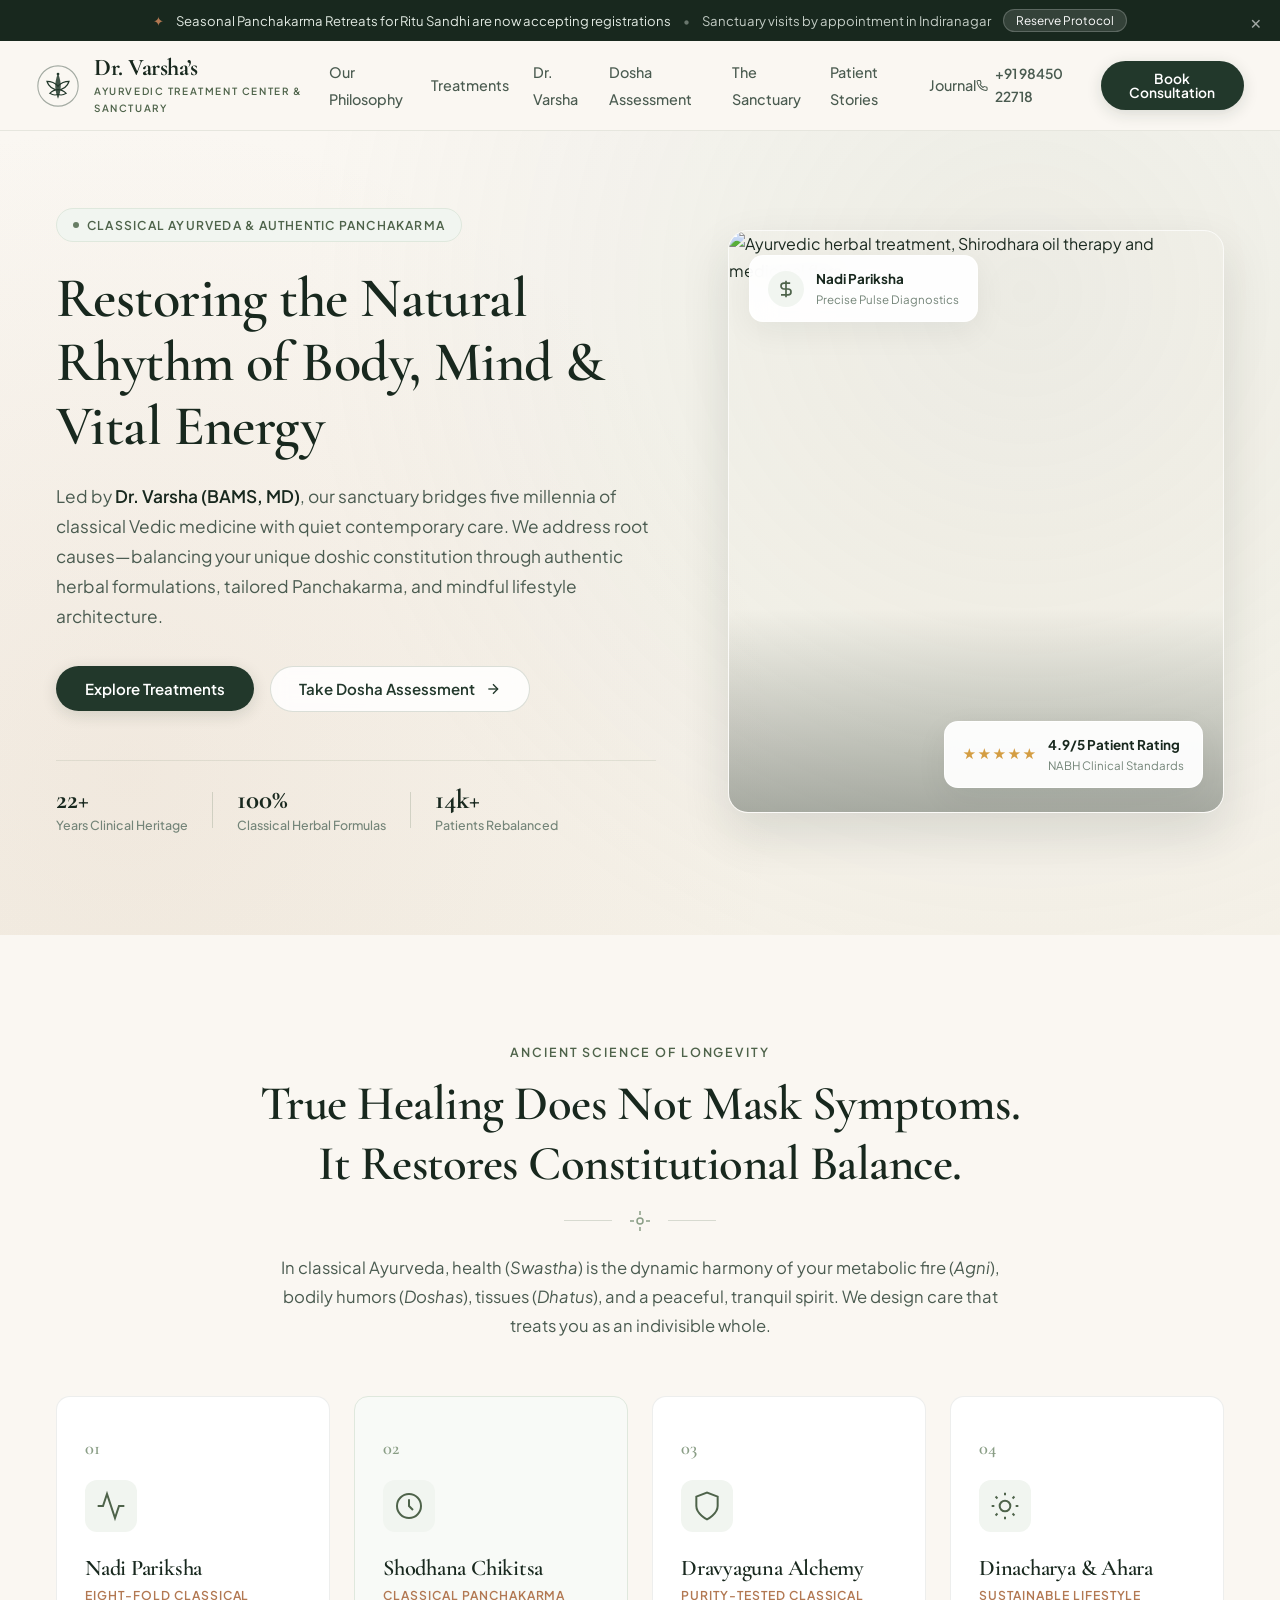
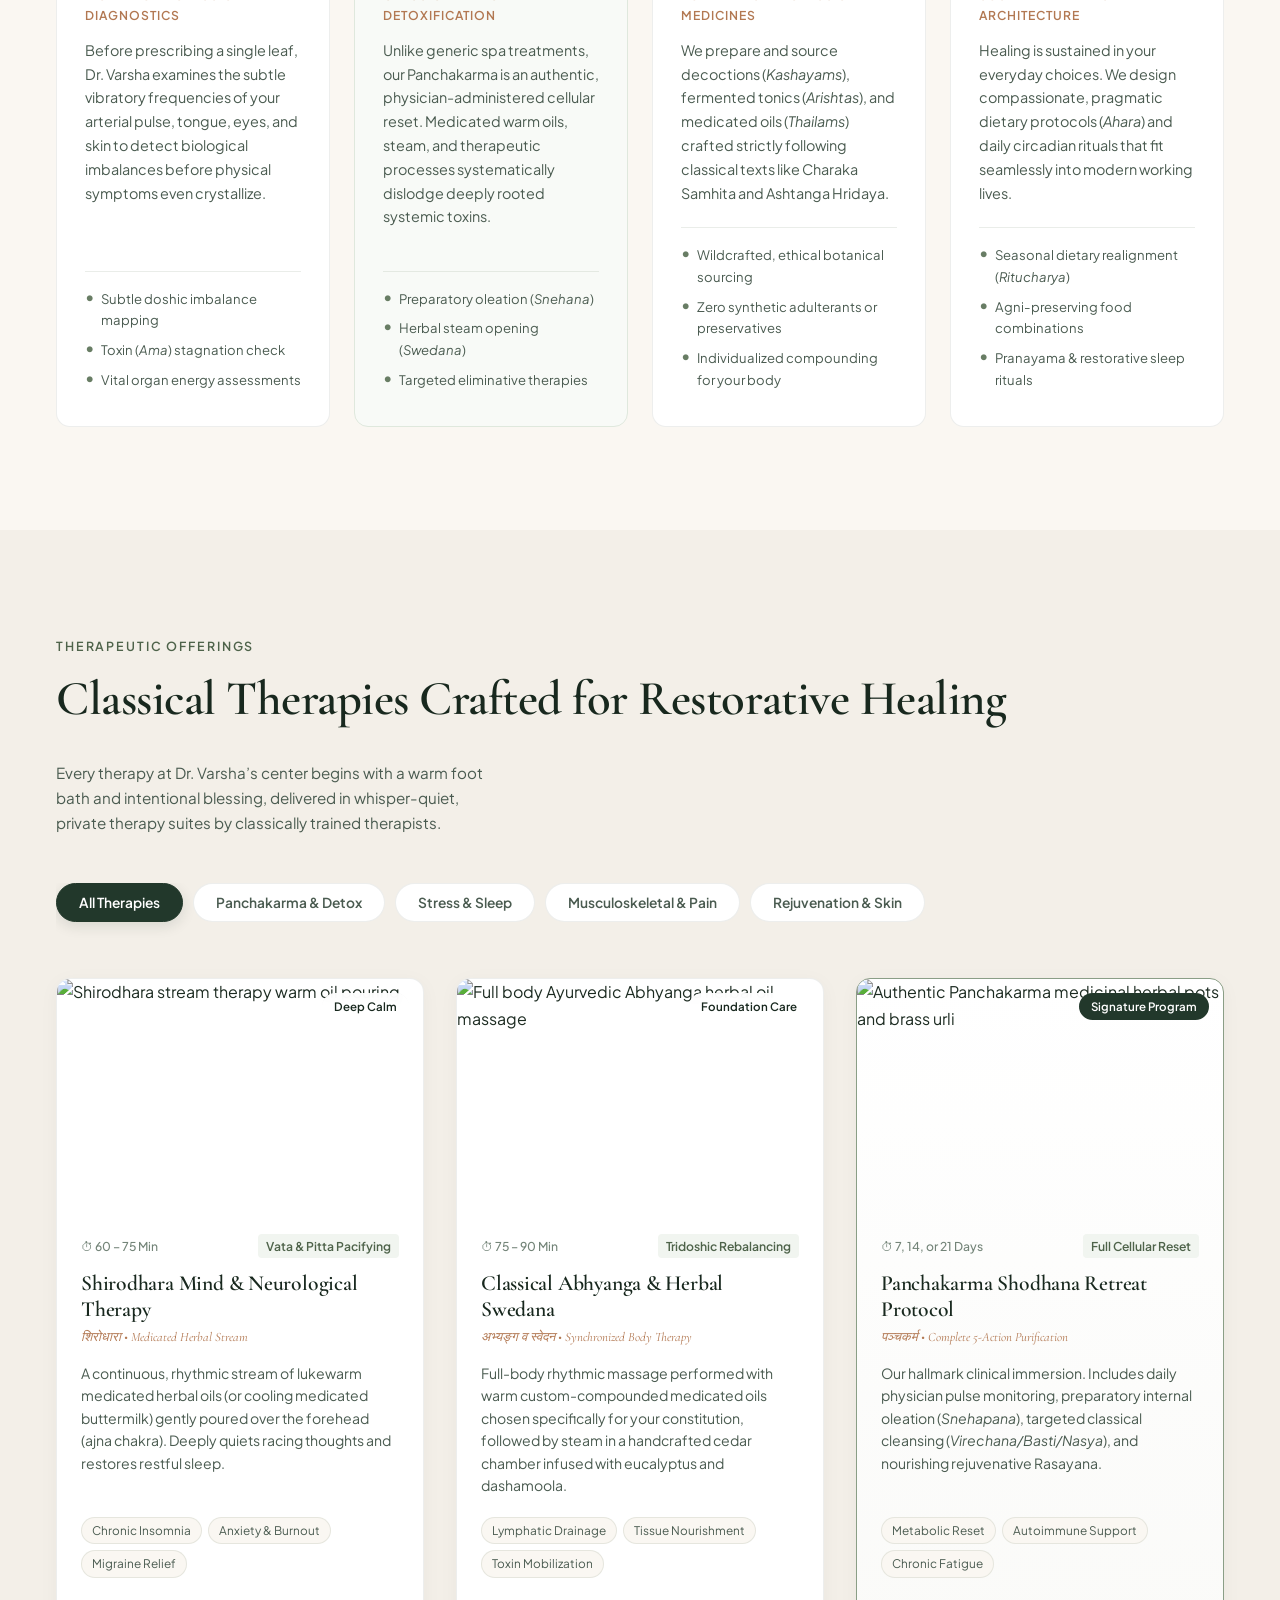
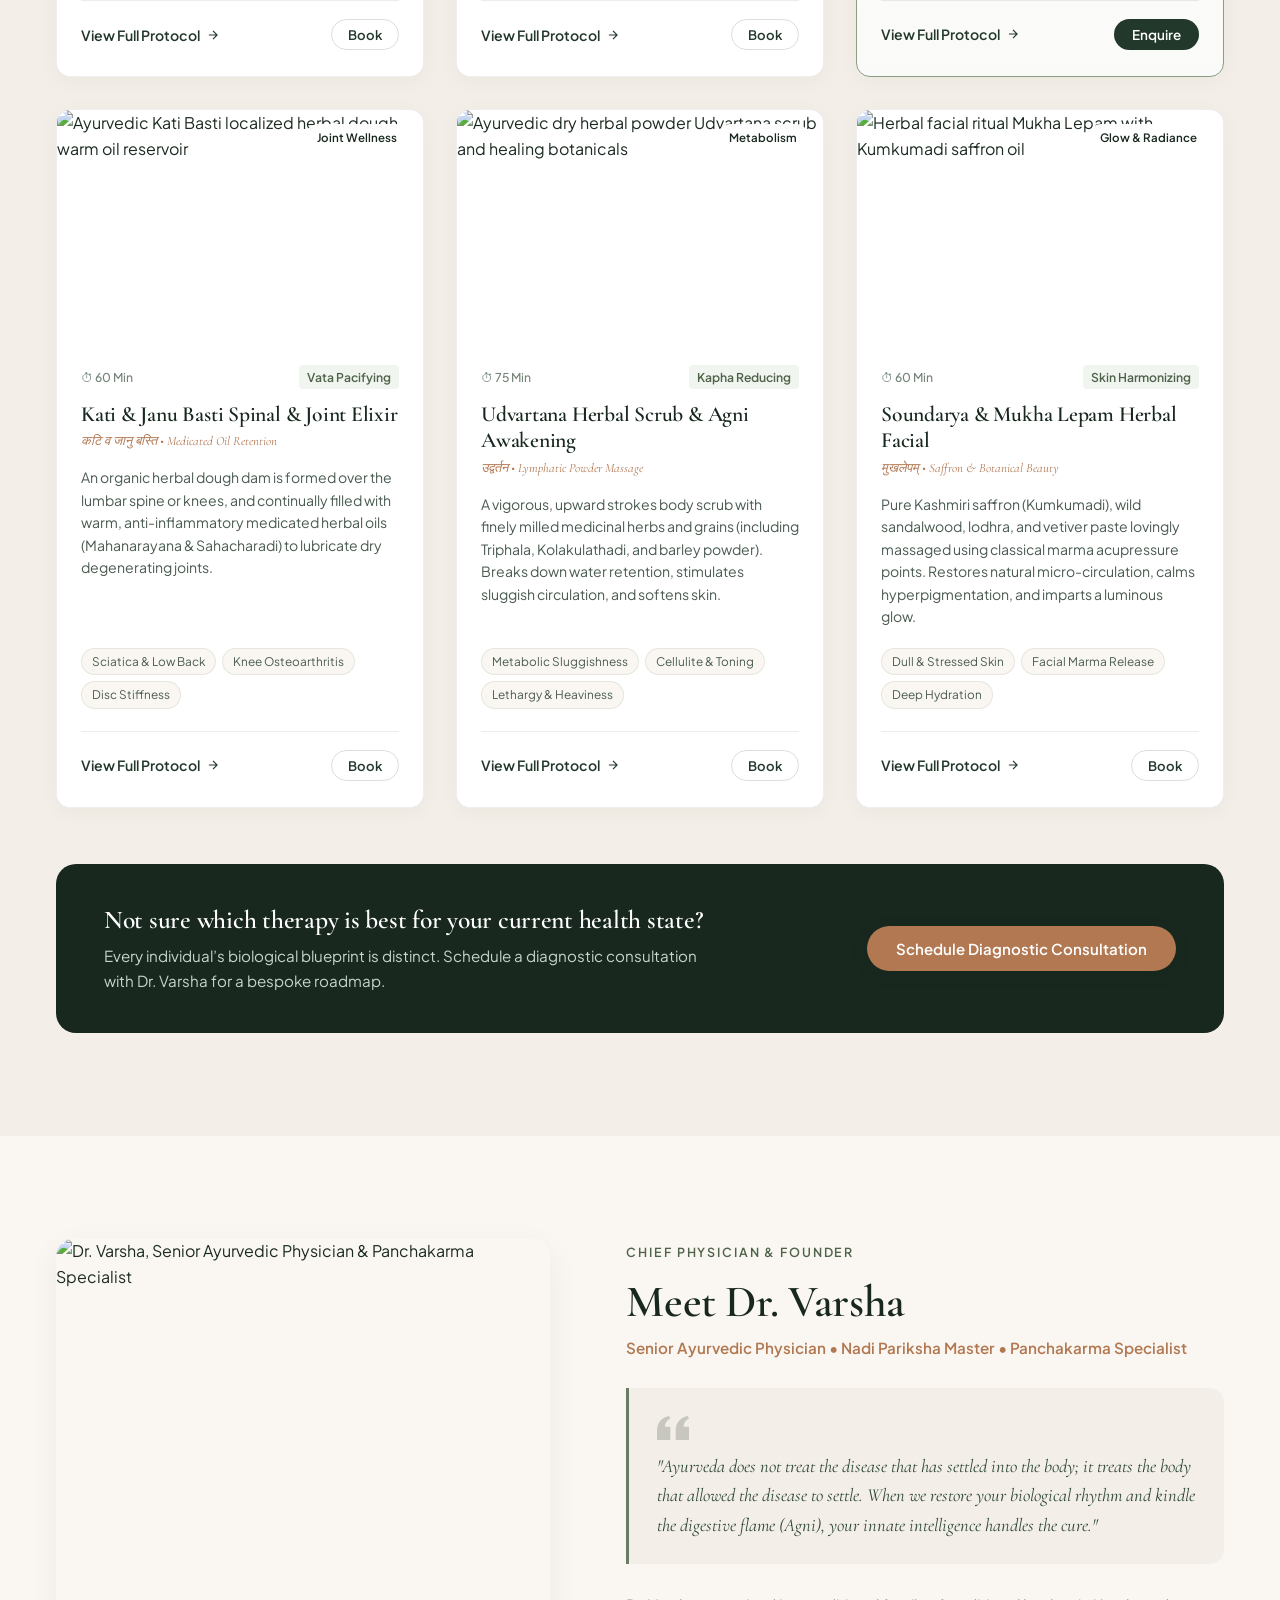
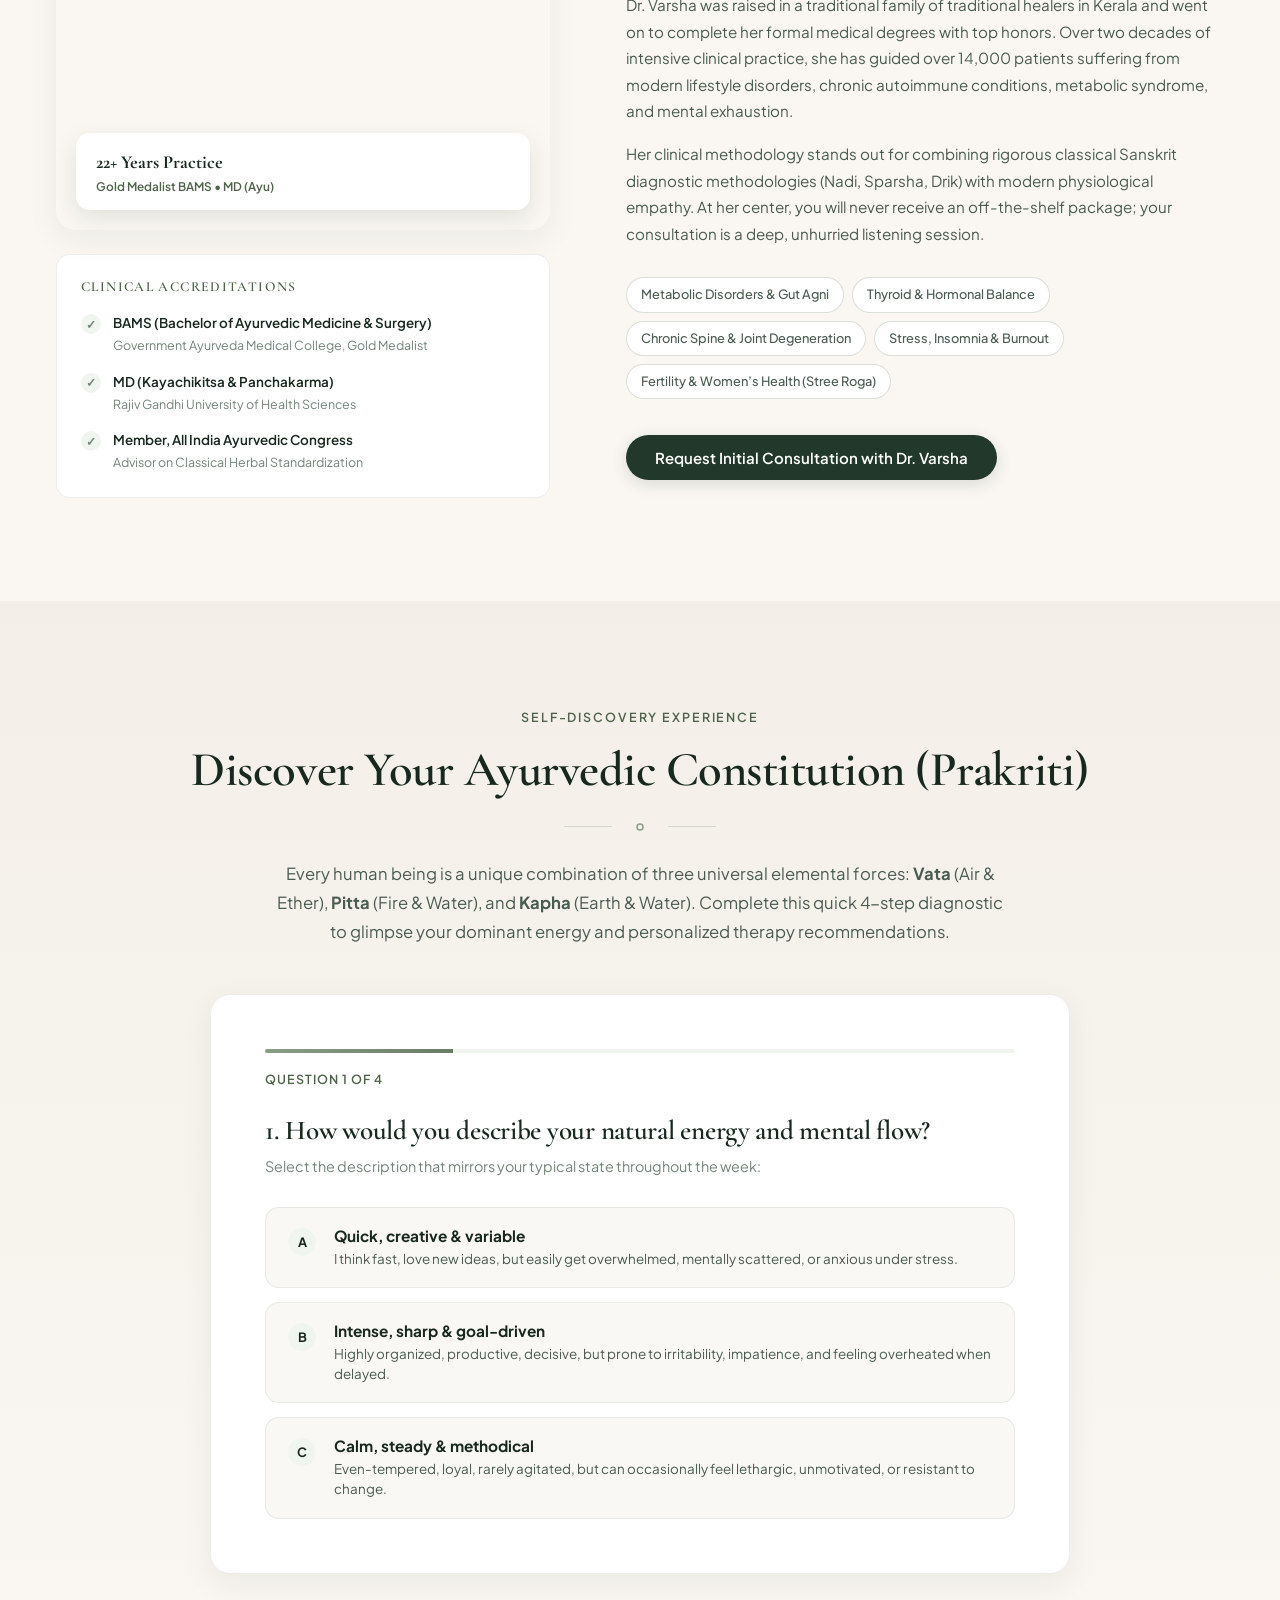
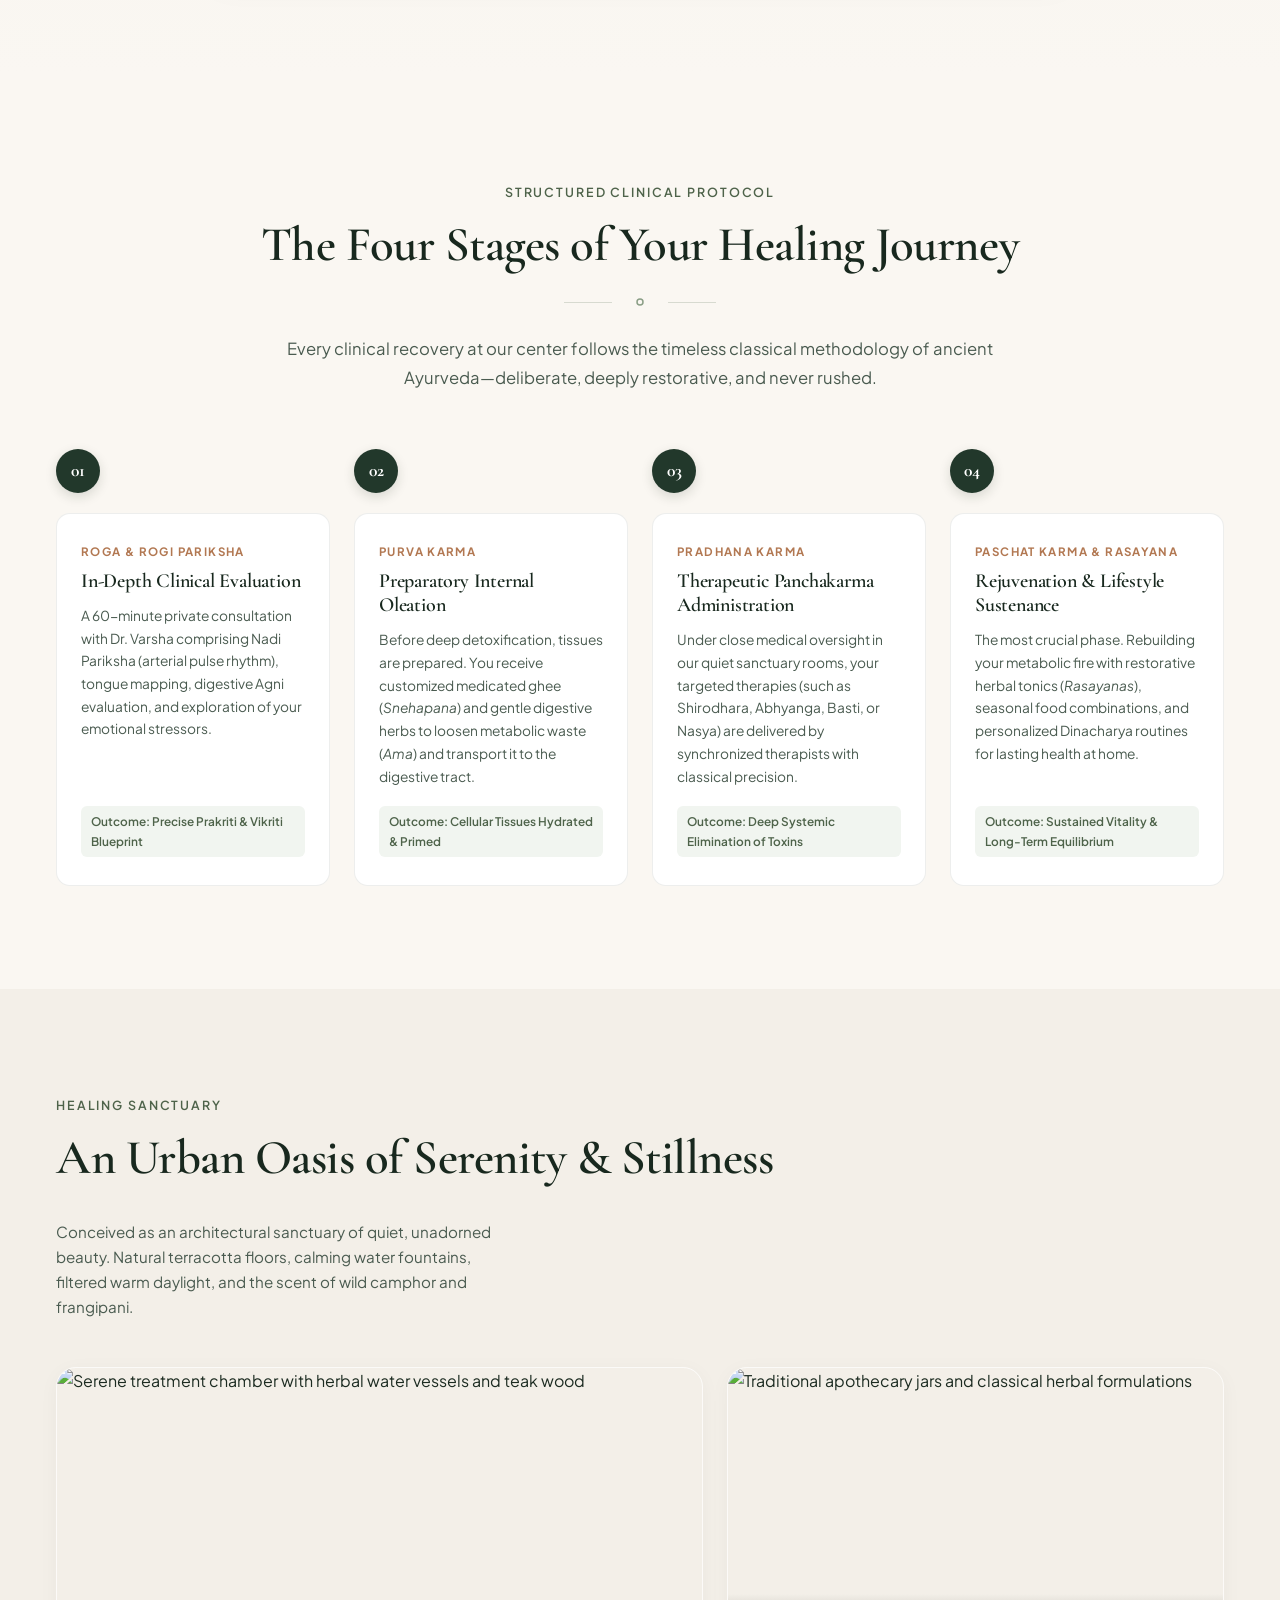
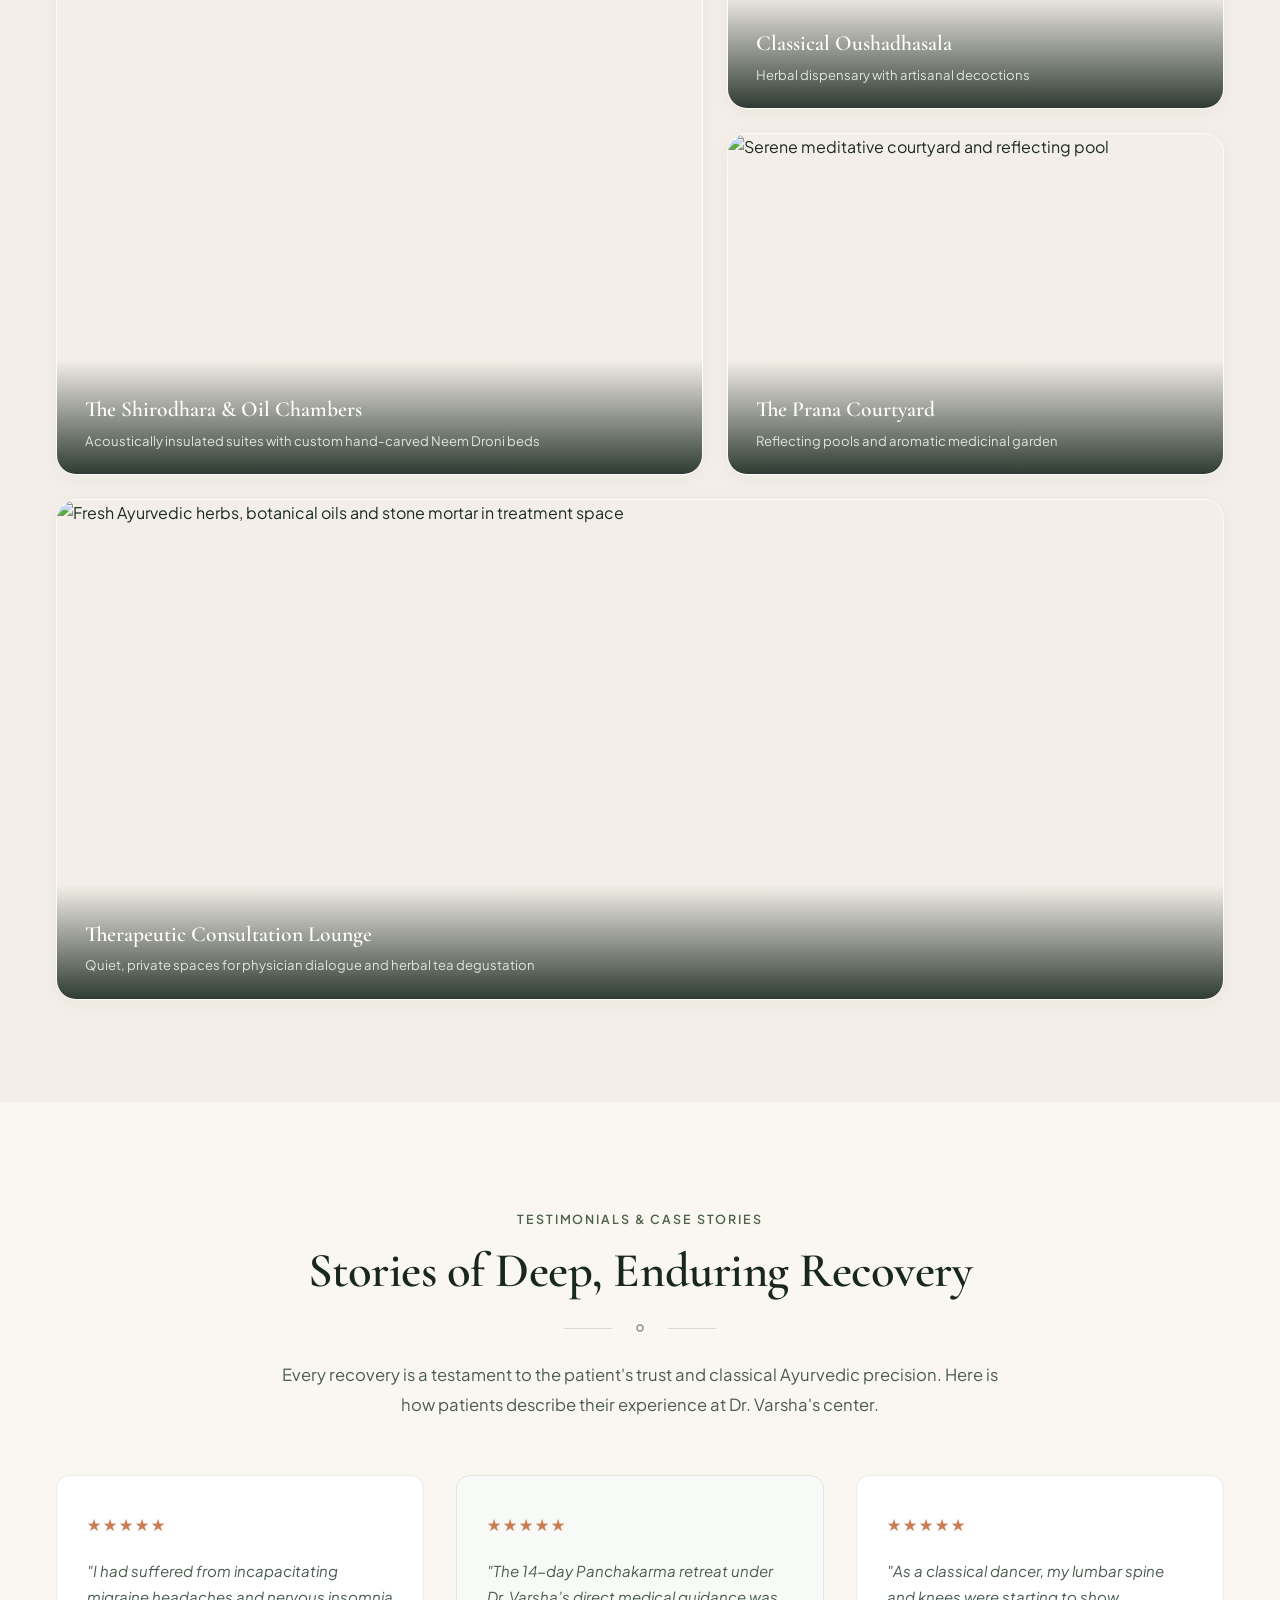
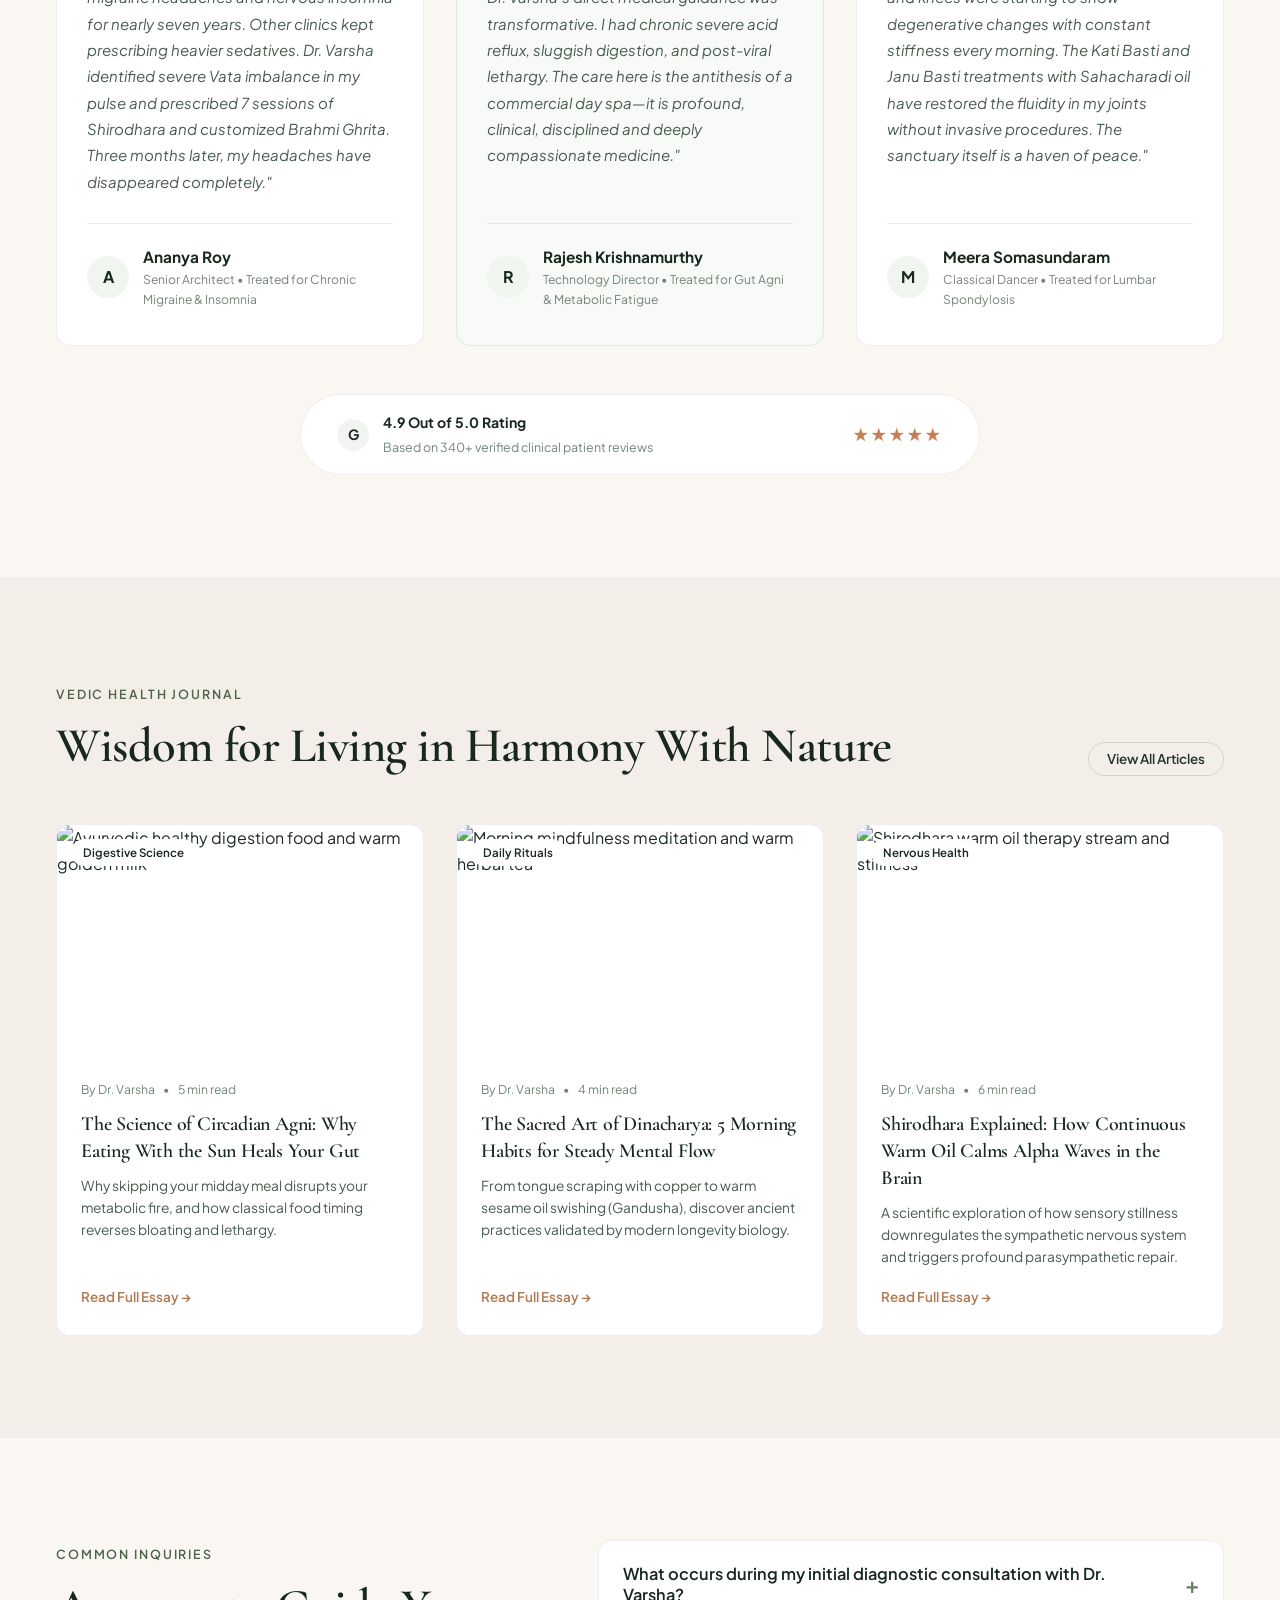
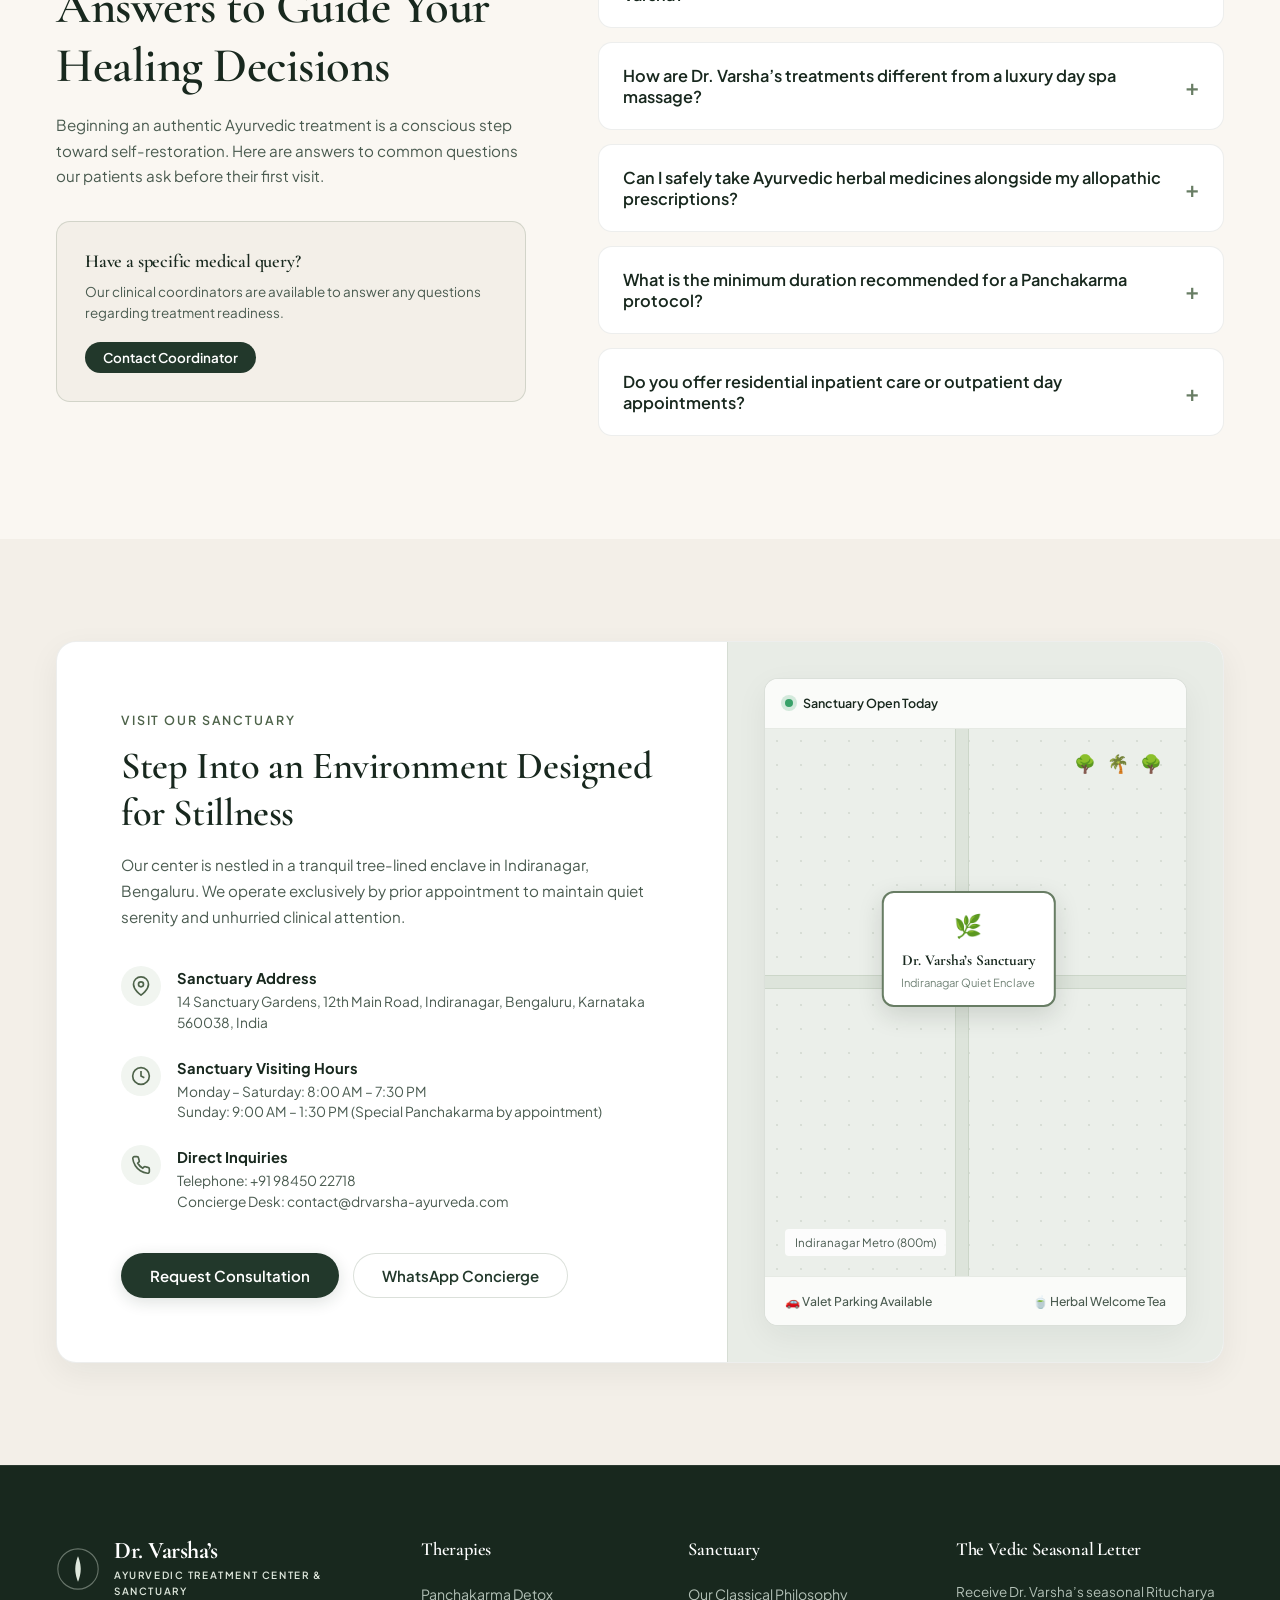
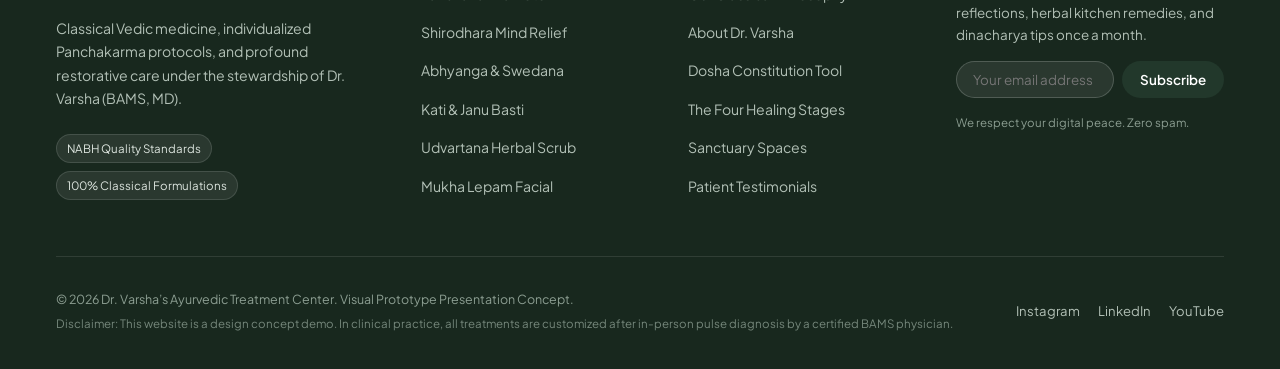
==== index.html @ e4e09934 "intial commit" ====
<!DOCTYPE html>
<html lang="en">
<head>
  <meta charset="UTF-8">
  <meta name="viewport" content="width=device-width, initial-scale=1.0">
  <title>Dr. Varsha’s Ayurvedic Treatment Center | Classical Healing &amp; Sanctuary</title>
  <meta name="description" content="A sanctuary of classical Ayurvedic healing, bespoke Panchakarma therapies, and root-cause constitutional wellness under the guidance of Dr. Varsha (BAMS, MD).">
  
  <!-- Google Fonts: Cormorant Garamond for editorial elegance & Plus Jakarta Sans for crisp readability -->
  <link rel="preconnect" href="https://fonts.googleapis.com">
  <link rel="preconnect" href="https://fonts.gstatic.com" crossorigin>
  <link href="https://fonts.googleapis.com/css2?family=Cormorant+Garamond:ital,wght@0,400;0,500;0,600;0,700;1,400;1,600&family=Plus+Jakarta+Sans:wght@300;400;500;600;700&display=swap" rel="stylesheet">
  
  <!-- Main Stylesheet -->
  <link rel="stylesheet" href="styles.css">
</head>
<body>

  <!-- Top Announcement Bar -->
  <div class="announcement-bar" id="announcementBar">
    <div class="announcement-content">
      <span class="announcement-icon">✦</span>
      <span>Seasonal Panchakarma Retreats for Ritu Sandhi are now accepting registrations</span>
      <span class="announcement-sep">•</span>
      <span class="announcement-loc">Sanctuary visits by appointment in Indiranagar</span>
      <button class="announcement-cta" onclick="openBookingModal('Panchakarma Detox')">Reserve Protocol</button>
    </div>
    <button class="announcement-close" id="closeAnnouncement" aria-label="Dismiss banner">×</button>
  </div>

  <!-- Main Navigation Header -->
  <header class="site-header" id="siteHeader">
    <div class="header-container">
      <a href="#hero" class="brand-logo" aria-label="Dr. Varsha's Ayurvedic Treatment Center">
        <div class="brand-symbol">
          <!-- Elegant Botanical Lotus/Leaf Emblem -->
          <svg viewBox="0 0 48 48" fill="none" xmlns="http://www.w3.org/2000/svg" class="logo-svg">
            <circle cx="24" cy="24" r="22" stroke="currentColor" stroke-width="1.2" stroke-opacity="0.4"/>
            <path d="M24 10C24 10 21 17 21 24C21 31 24 38 24 38C24 38 27 31 27 24C27 17 24 10 24 10Z" fill="currentColor" fill-opacity="0.85"/>
            <path d="M24 24C19 19 12 19 12 19C12 19 14 26 21 28" stroke="currentColor" stroke-width="1.4" stroke-linecap="round"/>
            <path d="M24 24C29 19 36 19 36 19C36 19 34 26 27 28" stroke="currentColor" stroke-width="1.4" stroke-linecap="round"/>
            <path d="M24 28C19 28 15 32 15 32C15 32 20 35 24 33" stroke="currentColor" stroke-width="1.2" stroke-linecap="round"/>
            <path d="M24 28C29 28 33 32 33 32C33 32 28 35 24 33" stroke="currentColor" stroke-width="1.2" stroke-linecap="round"/>
            <circle cx="24" cy="11" r="1.5" fill="currentColor"/>
          </svg>
        </div>
        <div class="brand-text">
          <span class="brand-name">Dr. Varsha’s</span>
          <span class="brand-subtitle">AYURVEDIC TREATMENT CENTER &amp; SANCTUARY</span>
        </div>
      </a>

      <!-- Desktop Nav -->
      <nav class="desktop-nav" aria-label="Main Navigation">
        <ul class="nav-links">
          <li><a href="#philosophy" class="nav-link">Our Philosophy</a></li>
          <li><a href="#treatments" class="nav-link">Treatments</a></li>
          <li><a href="#doctor" class="nav-link">Dr. Varsha</a></li>
          <li><a href="#dosha-quiz" class="nav-link">Dosha Assessment</a></li>
          <li><a href="#experience" class="nav-link">The Sanctuary</a></li>
          <li><a href="#testimonials" class="nav-link">Patient Stories</a></li>
          <li><a href="#journal" class="nav-link">Journal</a></li>
        </ul>
      </nav>

      <div class="header-actions">
        <a href="#contact" class="header-phone">
          <svg width="15" height="15" viewBox="0 0 24 24" fill="none" stroke="currentColor" stroke-width="2" stroke-linecap="round" stroke-linejoin="round">
            <path d="M22 16.92v3a2 2 0 0 1-2.18 2 19.79 19.79 0 0 1-8.63-3.07 19.5 19.5 0 0 1-6-6 19.79 19.79 0 0 1-3.07-8.67A2 2 0 0 1 4.11 2h3a2 2 0 0 1 2 1.72 12.84 12.84 0 0 0 .7 2.81 2 2 0 0 1-.45 2.11L8.09 9.91a16 16 0 0 0 6 6l1.27-1.27a2 2 0 0 1 2.11-.45 12.84 12.84 0 0 0 2.81.7A2 2 0 0 1 22 16.92z"></path>
          </svg>
          <span>+91 98450 22718</span>
        </a>
        <button class="btn btn-primary btn-sm" onclick="openBookingModal()">Book Consultation</button>
        <button class="mobile-toggle" id="mobileToggle" aria-label="Open mobile menu" aria-expanded="false">
          <span class="hamburger-bar"></span>
          <span class="hamburger-bar"></span>
          <span class="hamburger-bar"></span>
        </button>
      </div>
    </div>

    <!-- Mobile Drawer Navigation -->
    <div class="mobile-drawer" id="mobileDrawer">
      <div class="drawer-header">
        <div class="brand-text">
          <span class="brand-name">Dr. Varsha’s</span>
          <span class="brand-subtitle">AYURVEDIC TREATMENT CENTER</span>
        </div>
        <button class="drawer-close" id="closeDrawer" aria-label="Close mobile menu">×</button>
      </div>
      <ul class="mobile-nav-links">
        <li><a href="#philosophy" class="mobile-nav-link">Our Philosophy</a></li>
        <li><a href="#treatments" class="mobile-nav-link">Treatments &amp; Therapies</a></li>
        <li><a href="#doctor" class="mobile-nav-link">About Dr. Varsha</a></li>
        <li><a href="#dosha-quiz" class="mobile-nav-link">Dosha Assessment Tool</a></li>
        <li><a href="#experience" class="mobile-nav-link">Sanctuary Environment</a></li>
        <li><a href="#testimonials" class="mobile-nav-link">Patient Case Stories</a></li>
        <li><a href="#journal" class="mobile-nav-link">Vedic Wellness Journal</a></li>
        <li><a href="#contact" class="mobile-nav-link">Location &amp; Hours</a></li>
      </ul>
      <div class="drawer-footer">
        <button class="btn btn-primary btn-block" onclick="openBookingModal(); closeMobileDrawer();">Request An Appointment</button>
        <div class="drawer-contact-info">
          <p>Indiranagar, Bengaluru, India</p>
          <p>Mon – Sat: 8:00 AM – 7:30 PM</p>
        </div>
      </div>
    </div>
    <div class="drawer-overlay" id="drawerOverlay"></div>
  </header>

  <main>
    <!-- HERO SECTION -->
    <section class="hero-section" id="hero">
      <div class="hero-bg-texture"></div>
      <div class="container hero-container">
        
        <div class="hero-content">
          <div class="badge-subtle">
            <span class="badge-dot"></span>
            <span>CLASSICAL AYURVEDA &amp; AUTHENTIC PANCHAKARMA</span>
          </div>

          <h1 class="hero-title">
            Restoring the Natural Rhythm of Body, Mind &amp; Vital Energy
          </h1>

          <p class="hero-description">
            Led by <strong>Dr. Varsha (BAMS, MD)</strong>, our sanctuary bridges five millennia of classical Vedic medicine with quiet contemporary care. We address root causes—balancing your unique doshic constitution through authentic herbal formulations, tailored Panchakarma, and mindful lifestyle architecture.
          </p>

          <div class="hero-actions">
            <a href="#treatments" class="btn btn-primary">Explore Treatments</a>
            <button class="btn btn-secondary" onclick="scrollToElement('dosha-quiz')">
              <span>Take Dosha Assessment</span>
              <svg width="16" height="16" viewBox="0 0 24 24" fill="none" stroke="currentColor" stroke-width="2">
                <line x1="5" y1="12" x2="19" y2="12"></line>
                <polyline points="12 5 19 12 12 19"></polyline>
              </svg>
            </button>
          </div>

          <!-- Trust Heritage Strip -->
          <div class="hero-trust-grid">
            <div class="trust-item">
              <span class="trust-number">22+</span>
              <span class="trust-label">Years Clinical Heritage</span>
            </div>
            <div class="trust-divider"></div>
            <div class="trust-item">
              <span class="trust-number">100%</span>
              <span class="trust-label">Classical Herbal Formulas</span>
            </div>
            <div class="trust-divider"></div>
            <div class="trust-item">
              <span class="trust-number">14k+</span>
              <span class="trust-label">Patients Rebalanced</span>
            </div>
          </div>
        </div>

        <div class="hero-media-wrapper">
          <div class="hero-image-card">
            <img 
              src="https://images.unsplash.com/photo-1600334089648-b0d9d3028eb2?auto=format&fit=crop&w=1200&q=80" 
              alt="Ayurvedic herbal treatment, Shirodhara oil therapy and medicinal flora" 
              class="hero-img-main"
              loading="eager"
            >
            <div class="hero-image-overlay"></div>

            <!-- Floating Subtle Highlight Card 1 -->
            <div class="floating-badge floating-badge-top">
              <div class="floating-icon">
                <svg width="20" height="20" viewBox="0 0 24 24" fill="none" stroke="currentColor" stroke-width="2">
                  <path d="M12 2v20M17 5H9.5a3.5 3.5 0 0 0 0 7h5a3.5 3.5 0 0 1 0 7H6"/>
                </svg>
              </div>
              <div class="floating-text">
                <span class="floating-title">Nadi Pariksha</span>
                <span class="floating-desc">Precise Pulse Diagnostics</span>
              </div>
            </div>

            <!-- Floating Highlight Card 2 -->
            <div class="floating-badge floating-badge-bottom">
              <div class="floating-avatar-group">
                <span class="avatar-star">★</span>
                <span class="avatar-star">★</span>
                <span class="avatar-star">★</span>
                <span class="avatar-star">★</span>
                <span class="avatar-star">★</span>
              </div>
              <div class="floating-text">
                <span class="floating-title">4.9/5 Patient Rating</span>
                <span class="floating-desc">NABH Clinical Standards</span>
              </div>
            </div>
          </div>
        </div>

      </div>
    </section>

    <!-- SECTION: OUR PHILOSOPHY & PILLARS OF CARE -->
    <section class="section philosophy-section" id="philosophy">
      <div class="container">
        
        <div class="section-header text-center">
          <div class="section-tag">ANCIENT SCIENCE OF LONGEVITY</div>
          <h2 class="section-title">True Healing Does Not Mask Symptoms.<br>It Restores Constitutional Balance.</h2>
          <div class="title-ornament">
            <span></span>
            <svg width="24" height="24" viewBox="0 0 24 24" fill="none" stroke="currentColor" stroke-width="1.5">
              <circle cx="12" cy="12" r="3"/>
              <path d="M12 2v4M12 18v4M2 12h4M18 12h4"/>
            </svg>
            <span></span>
          </div>
          <p class="section-lead">
            In classical Ayurveda, health (<em>Swastha</em>) is the dynamic harmony of your metabolic fire (<em>Agni</em>), bodily humors (<em>Doshas</em>), tissues (<em>Dhatus</em>), and a peaceful, tranquil spirit. We design care that treats you as an indivisible whole.
          </p>
        </div>

        <div class="pillars-grid">
          
          <div class="pillar-card">
            <div class="pillar-number">01</div>
            <div class="pillar-icon">
              <!-- Pulse Diagnostics icon -->
              <svg width="32" height="32" viewBox="0 0 24 24" fill="none" stroke="currentColor" stroke-width="1.5">
                <path d="M22 12h-4l-3 9L9 3l-3 9H2"/>
              </svg>
            </div>
            <h3 class="pillar-title">Nadi Pariksha</h3>
            <p class="pillar-subtitle">Eight-Fold Classical Diagnostics</p>
            <p class="pillar-description">
              Before prescribing a single leaf, Dr. Varsha examines the subtle vibratory frequencies of your arterial pulse, tongue, eyes, and skin to detect biological imbalances before physical symptoms even crystallize.
            </p>
            <ul class="pillar-list">
              <li>Subtle doshic imbalance mapping</li>
              <li>Toxin (<em>Ama</em>) stagnation check</li>
              <li>Vital organ energy assessments</li>
            </ul>
          </div>

          <div class="pillar-card highlighted-pillar">
            <div class="pillar-number">02</div>
            <div class="pillar-icon">
              <!-- Shodhana purification icon -->
              <svg width="32" height="32" viewBox="0 0 24 24" fill="none" stroke="currentColor" stroke-width="1.5">
                <circle cx="12" cy="12" r="9"/>
                <path d="M12 7v5l3 3"/>
              </svg>
            </div>
            <h3 class="pillar-title">Shodhana Chikitsa</h3>
            <p class="pillar-subtitle">Classical Panchakarma Detoxification</p>
            <p class="pillar-description">
              Unlike generic spa treatments, our Panchakarma is an authentic, physician-administered cellular reset. Medicated warm oils, steam, and therapeutic processes systematically dislodge deeply rooted systemic toxins.
            </p>
            <ul class="pillar-list">
              <li>Preparatory oleation (<em>Snehana</em>)</li>
              <li>Herbal steam opening (<em>Swedana</em>)</li>
              <li>Targeted eliminative therapies</li>
            </ul>
          </div>

          <div class="pillar-card">
            <div class="pillar-number">03</div>
            <div class="pillar-icon">
              <!-- Herbal alchemy icon -->
              <svg width="32" height="32" viewBox="0 0 24 24" fill="none" stroke="currentColor" stroke-width="1.5">
                <path d="M12 22s8-4 8-10V5l-8-3-8 3v7c0 6 8 10 8 10z"/>
              </svg>
            </div>
            <h3 class="pillar-title">Dravyaguna Alchemy</h3>
            <p class="pillar-subtitle">Purity-Tested Classical Medicines</p>
            <p class="pillar-description">
              We prepare and source decoctions (<em>Kashayams</em>), fermented tonics (<em>Arishtas</em>), and medicated oils (<em>Thailams</em>) crafted strictly following classical texts like Charaka Samhita and Ashtanga Hridaya.
            </p>
            <ul class="pillar-list">
              <li>Wildcrafted, ethical botanical sourcing</li>
              <li>Zero synthetic adulterants or preservatives</li>
              <li>Individualized compounding for your body</li>
            </ul>
          </div>

          <div class="pillar-card">
            <div class="pillar-number">04</div>
            <div class="pillar-icon">
              <!-- Dinacharya rhythm icon -->
              <svg width="32" height="32" viewBox="0 0 24 24" fill="none" stroke="currentColor" stroke-width="1.5">
                <circle cx="12" cy="12" r="4"/>
                <path d="M12 2v2M12 20v2M4.93 4.93l1.41 1.41M17.66 17.66l1.41 1.41M2 12h2M20 12h2M6.34 17.66l-1.41 1.41M19.07 4.93l-1.41 1.41"/>
              </svg>
            </div>
            <h3 class="pillar-title">Dinacharya &amp; Ahara</h3>
            <p class="pillar-subtitle">Sustainable Lifestyle Architecture</p>
            <p class="pillar-description">
              Healing is sustained in your everyday choices. We design compassionate, pragmatic dietary protocols (<em>Ahara</em>) and daily circadian rituals that fit seamlessly into modern working lives.
            </p>
            <ul class="pillar-list">
              <li>Seasonal dietary realignment (<em>Ritucharya</em>)</li>
              <li>Agni-preserving food combinations</li>
              <li>Pranayama &amp; restorative sleep rituals</li>
            </ul>
          </div>

        </div>

      </div>
    </section>

    <!-- SECTION: TREATMENTS & THERAPIES -->
    <section class="section treatments-section" id="treatments">
      <div class="container">
        
        <div class="section-header-row">
          <div>
            <div class="section-tag">THERAPEUTIC OFFERINGS</div>
            <h2 class="section-title">Classical Therapies Crafted for Restorative Healing</h2>
          </div>
          <p class="section-header-note">
            Every therapy at Dr. Varsha’s center begins with a warm foot bath and intentional blessing, delivered in whisper-quiet, private therapy suites by classically trained therapists.
          </p>
        </div>

        <!-- Filter Tabs -->
        <div class="treatment-filter-tabs">
          <button class="filter-tab active" data-filter="all">All Therapies</button>
          <button class="filter-tab" data-filter="panchakarma">Panchakarma &amp; Detox</button>
          <button class="filter-tab" data-filter="nervous">Stress &amp; Sleep</button>
          <button class="filter-tab" data-filter="joints">Musculoskeletal &amp; Pain</button>
          <button class="filter-tab" data-filter="rejuvenation">Rejuvenation &amp; Skin</button>
        </div>

        <!-- Treatment Cards Grid -->
        <div class="treatments-grid">
          
          <!-- Card 1: Shirodhara -->
          <article class="treatment-card" data-category="nervous">
            <div class="treatment-media">
              <img 
                src="https://images.unsplash.com/photo-1544161515-4ab6ce6db874?auto=format&fit=crop&w=800&q=80" 
                alt="Shirodhara stream therapy warm oil pouring" 
                class="treatment-img"
                loading="lazy"
              >
              <span class="treatment-badge">Deep Calm</span>
            </div>
            <div class="treatment-body">
              <div class="treatment-meta">
                <span class="duration">⏱ 60 – 75 Min</span>
                <span class="dosha-tag">Vata &amp; Pitta Pacifying</span>
              </div>
              <h3 class="treatment-name">Shirodhara Mind &amp; Neurological Therapy</h3>
              <p class="treatment-sanskrit">शिरोधारा • Medicated Herbal Stream</p>
              <p class="treatment-desc">
                A continuous, rhythmic stream of lukewarm medicated herbal oils (or cooling medicated buttermilk) gently poured over the forehead (ajna chakra). Deeply quiets racing thoughts and restores restful sleep.
              </p>
              <div class="treatment-highlights">
                <span>Chronic Insomnia</span>
                <span>Anxiety &amp; Burnout</span>
                <span>Migraine Relief</span>
              </div>
              <div class="treatment-footer">
                <button class="btn-text" onclick="openTreatmentModal('shirodhara')">
                  <span>View Full Protocol</span>
                  <svg width="14" height="14" viewBox="0 0 24 24" fill="none" stroke="currentColor" stroke-width="2"><path d="M5 12h14M12 5l7 7-7 7"/></svg>
                </button>
                <button class="btn btn-outline-sm" onclick="openBookingModal('Shirodhara Therapy')">Book</button>
              </div>
            </div>
          </article>

          <!-- Card 2: Abhyanga & Swedana -->
          <article class="treatment-card" data-category="panchakarma">
            <div class="treatment-media">
              <img 
                src="https://images.unsplash.com/photo-1519823551278-64ac92734fb1?auto=format&fit=crop&w=800&q=80" 
                alt="Full body Ayurvedic Abhyanga herbal oil massage" 
                class="treatment-img"
                loading="lazy"
              >
              <span class="treatment-badge">Foundation Care</span>
            </div>
            <div class="treatment-body">
              <div class="treatment-meta">
                <span class="duration">⏱ 75 – 90 Min</span>
                <span class="dosha-tag">Tridoshic Rebalancing</span>
              </div>
              <h3 class="treatment-name">Classical Abhyanga &amp; Herbal Swedana</h3>
              <p class="treatment-sanskrit">अभ्यङ्ग व स्वेदन • Synchronized Body Therapy</p>
              <p class="treatment-desc">
                Full-body rhythmic massage performed with warm custom-compounded medicated oils chosen specifically for your constitution, followed by steam in a handcrafted cedar chamber infused with eucalyptus and dashamoola.
              </p>
              <div class="treatment-highlights">
                <span>Lymphatic Drainage</span>
                <span>Tissue Nourishment</span>
                <span>Toxin Mobilization</span>
              </div>
              <div class="treatment-footer">
                <button class="btn-text" onclick="openTreatmentModal('abhyanga')">
                  <span>View Full Protocol</span>
                  <svg width="14" height="14" viewBox="0 0 24 24" fill="none" stroke="currentColor" stroke-width="2"><path d="M5 12h14M12 5l7 7-7 7"/></svg>
                </button>
                <button class="btn btn-outline-sm" onclick="openBookingModal('Abhyanga & Swedana')">Book</button>
              </div>
            </div>
          </article>

          <!-- Card 3: 7 / 14 Day Panchakarma Protocol -->
          <article class="treatment-card featured-treatment" data-category="panchakarma">
            <div class="treatment-media">
              <img 
                src="https://images.unsplash.com/photo-1616394584738-fc6e612e71b9?auto=format&fit=crop&w=800&q=80" 
                alt="Authentic Panchakarma medicinal herbal pots and brass urli" 
                class="treatment-img"
                loading="lazy"
              >
              <span class="treatment-badge highlight">Signature Program</span>
            </div>
            <div class="treatment-body">
              <div class="treatment-meta">
                <span class="duration">⏱ 7, 14, or 21 Days</span>
                <span class="dosha-tag">Full Cellular Reset</span>
              </div>
              <h3 class="treatment-name">Panchakarma Shodhana Retreat Protocol</h3>
              <p class="treatment-sanskrit">पञ्चकर्म • Complete 5-Action Purification</p>
              <p class="treatment-desc">
                Our hallmark clinical immersion. Includes daily physician pulse monitoring, preparatory internal oleation (<em>Snehapana</em>), targeted classical cleansing (<em>Virechana/Basti/Nasya</em>), and nourishing rejuvenative Rasayana.
              </p>
              <div class="treatment-highlights">
                <span>Metabolic Reset</span>
                <span>Autoimmune Support</span>
                <span>Chronic Fatigue</span>
              </div>
              <div class="treatment-footer">
                <button class="btn-text" onclick="openTreatmentModal('panchakarma')">
                  <span>View Full Protocol</span>
                  <svg width="14" height="14" viewBox="0 0 24 24" fill="none" stroke="currentColor" stroke-width="2"><path d="M5 12h14M12 5l7 7-7 7"/></svg>
                </button>
                <button class="btn btn-primary-sm" onclick="openBookingModal('Panchakarma Program')">Enquire</button>
              </div>
            </div>
          </article>

          <!-- Card 4: Kati & Janu Basti -->
          <article class="treatment-card" data-category="joints">
            <div class="treatment-media">
              <img 
                src="https://images.unsplash.com/photo-1540555700478-4be289fbecef?auto=format&fit=crop&w=800&q=80" 
                alt="Ayurvedic Kati Basti localized herbal dough warm oil reservoir" 
                class="treatment-img"
                loading="lazy"
              >
              <span class="treatment-badge">Joint Wellness</span>
            </div>
            <div class="treatment-body">
              <div class="treatment-meta">
                <span class="duration">⏱ 60 Min</span>
                <span class="dosha-tag">Vata Pacifying</span>
              </div>
              <h3 class="treatment-name">Kati &amp; Janu Basti Spinal &amp; Joint Elixir</h3>
              <p class="treatment-sanskrit">कटि व जानु बस्ति • Medicated Oil Retention</p>
              <p class="treatment-desc">
                An organic herbal dough dam is formed over the lumbar spine or knees, and continually filled with warm, anti-inflammatory medicated herbal oils (Mahanarayana &amp; Sahacharadi) to lubricate dry degenerating joints.
              </p>
              <div class="treatment-highlights">
                <span>Sciatica &amp; Low Back</span>
                <span>Knee Osteoarthritis</span>
                <span>Disc Stiffness</span>
              </div>
              <div class="treatment-footer">
                <button class="btn-text" onclick="openTreatmentModal('basti')">
                  <span>View Full Protocol</span>
                  <svg width="14" height="14" viewBox="0 0 24 24" fill="none" stroke="currentColor" stroke-width="2"><path d="M5 12h14M12 5l7 7-7 7"/></svg>
                </button>
                <button class="btn btn-outline-sm" onclick="openBookingModal('Kati Basti Therapy')">Book</button>
              </div>
            </div>
          </article>

          <!-- Card 5: Udvartana & Kashaya Dhara -->
          <article class="treatment-card" data-category="rejuvenation">
            <div class="treatment-media">
              <img 
                src="https://images.unsplash.com/photo-1506126613408-eca07ce68773?auto=format&fit=crop&w=800&q=80" 
                alt="Ayurvedic dry herbal powder Udvartana scrub and healing botanicals" 
                class="treatment-img"
                loading="lazy"
              >
              <span class="treatment-badge">Metabolism</span>
            </div>
            <div class="treatment-body">
              <div class="treatment-meta">
                <span class="duration">⏱ 75 Min</span>
                <span class="dosha-tag">Kapha Reducing</span>
              </div>
              <h3 class="treatment-name">Udvartana Herbal Scrub &amp; Agni Awakening</h3>
              <p class="treatment-sanskrit">उद्वर्तन • Lymphatic Powder Massage</p>
              <p class="treatment-desc">
                A vigorous, upward strokes body scrub with finely milled medicinal herbs and grains (including Triphala, Kolakulathadi, and barley powder). Breaks down water retention, stimulates sluggish circulation, and softens skin.
              </p>
              <div class="treatment-highlights">
                <span>Metabolic Sluggishness</span>
                <span>Cellulite &amp; Toning</span>
                <span>Lethargy &amp; Heaviness</span>
              </div>
              <div class="treatment-footer">
                <button class="btn-text" onclick="openTreatmentModal('udvartana')">
                  <span>View Full Protocol</span>
                  <svg width="14" height="14" viewBox="0 0 24 24" fill="none" stroke="currentColor" stroke-width="2"><path d="M5 12h14M12 5l7 7-7 7"/></svg>
                </button>
                <button class="btn btn-outline-sm" onclick="openBookingModal('Udvartana Treatment')">Book</button>
              </div>
            </div>
          </article>

          <!-- Card 6: Mukha Lepam & Soundarya -->
          <article class="treatment-card" data-category="rejuvenation">
            <div class="treatment-media">
              <img 
                src="https://images.unsplash.com/photo-1570172619644-dfd03ed5d881?auto=format&fit=crop&w=800&q=80" 
                alt="Herbal facial ritual Mukha Lepam with Kumkumadi saffron oil" 
                class="treatment-img"
                loading="lazy"
              >
              <span class="treatment-badge">Glow &amp; Radiance</span>
            </div>
            <div class="treatment-body">
              <div class="treatment-meta">
                <span class="duration">⏱ 60 Min</span>
                <span class="dosha-tag">Skin Harmonizing</span>
              </div>
              <h3 class="treatment-name">Soundarya &amp; Mukha Lepam Herbal Facial</h3>
              <p class="treatment-sanskrit">मुखलेपम् • Saffron &amp; Botanical Beauty</p>
              <p class="treatment-desc">
                Pure Kashmiri saffron (Kumkumadi), wild sandalwood, lodhra, and vetiver paste lovingly massaged using classical marma acupressure points. Restores natural micro-circulation, calms hyperpigmentation, and imparts a luminous glow.
              </p>
              <div class="treatment-highlights">
                <span>Dull &amp; Stressed Skin</span>
                <span>Facial Marma Release</span>
                <span>Deep Hydration</span>
              </div>
              <div class="treatment-footer">
                <button class="btn-text" onclick="openTreatmentModal('facial')">
                  <span>View Full Protocol</span>
                  <svg width="14" height="14" viewBox="0 0 24 24" fill="none" stroke="currentColor" stroke-width="2"><path d="M5 12h14M12 5l7 7-7 7"/></svg>
                </button>
                <button class="btn btn-outline-sm" onclick="openBookingModal('Soundarya Facial')">Book</button>
              </div>
            </div>
          </article>

        </div>

        <div class="treatments-cta-banner">
          <div class="cta-banner-text">
            <h4>Not sure which therapy is best for your current health state?</h4>
            <p>Every individual’s biological blueprint is distinct. Schedule a diagnostic consultation with Dr. Varsha for a bespoke roadmap.</p>
          </div>
          <button class="btn btn-primary" onclick="openBookingModal('Diagnostic Consultation')">Schedule Diagnostic Consultation</button>
        </div>

      </div>
    </section>

    <!-- SECTION: MEET DR. VARSHA (DOCTOR PROFILE) -->
    <section class="section doctor-section" id="doctor">
      <div class="container">
        
        <div class="doctor-grid">
          
          <div class="doctor-media-col">
            <div class="doctor-portrait-card">
              <!-- Serene, warm professional doctor portrait image -->
              <img 
                src="https://images.unsplash.com/photo-1573496359142-b8d87734a5a2?auto=format&fit=crop&w=900&q=80" 
                alt="Dr. Varsha, Senior Ayurvedic Physician & Panchakarma Specialist" 
                class="doctor-img"
                loading="eager"
              >
              <div class="doctor-badge-floating">
                <span class="doctor-badge-title">22+ Years Practice</span>
                <span class="doctor-badge-sub">Gold Medalist BAMS • MD (Ayu)</span>
              </div>
            </div>

            <!-- Doctor credentials callout card -->
            <div class="credentials-card">
              <h4 class="credentials-heading">Clinical Accreditations</h4>
              <ul class="credentials-list">
                <li>
                  <span class="check-icon">✓</span>
                  <div>
                    <strong>BAMS (Bachelor of Ayurvedic Medicine &amp; Surgery)</strong>
                    <span>Government Ayurveda Medical College, Gold Medalist</span>
                  </div>
                </li>
                <li>
                  <span class="check-icon">✓</span>
                  <div>
                    <strong>MD (Kayachikitsa &amp; Panchakarma)</strong>
                    <span>Rajiv Gandhi University of Health Sciences</span>
                  </div>
                </li>
                <li>
                  <span class="check-icon">✓</span>
                  <div>
                    <strong>Member, All India Ayurvedic Congress</strong>
                    <span>Advisor on Classical Herbal Standardization</span>
                  </div>
                </li>
              </ul>
            </div>
          </div>

          <div class="doctor-content-col">
            <div class="section-tag">CHIEF PHYSICIAN &amp; FOUNDER</div>
            <h2 class="doctor-name">Meet Dr. Varsha</h2>
            <p class="doctor-qualification">Senior Ayurvedic Physician • Nadi Pariksha Master • Panchakarma Specialist</p>

            <div class="doctor-quote">
              <svg width="32" height="32" viewBox="0 0 24 24" fill="currentColor" class="quote-icon" opacity="0.2">
                <path d="M14.017 21v-7.391c0-5.704 3.731-9.57 8.983-10.609l.995 2.151c-2.432.917-3.995 3.638-3.995 5.849h4v10h-9.983zm-14.017 0v-7.391c0-5.704 3.748-9.57 9-10.609l.996 2.151c-2.433.917-3.996 3.638-3.996 5.849h3.983v10h-9.983z"/>
              </svg>
              <blockquote>
                "Ayurveda does not treat the disease that has settled into the body; it treats the body that allowed the disease to settle. When we restore your biological rhythm and kindle the digestive flame (Agni), your innate intelligence handles the cure."
              </blockquote>
            </div>

            <div class="doctor-bio-text">
              <p>
                Dr. Varsha was raised in a traditional family of traditional healers in Kerala and went on to complete her formal medical degrees with top honors. Over two decades of intensive clinical practice, she has guided over 14,000 patients suffering from modern lifestyle disorders, chronic autoimmune conditions, metabolic syndrome, and mental exhaustion.
              </p>
              <p>
                Her clinical methodology stands out for combining rigorous classical Sanskrit diagnostic methodologies (Nadi, Sparsha, Drik) with modern physiological empathy. At her center, you will never receive an off-the-shelf package; your consultation is a deep, unhurried listening session.
              </p>
            </div>

            <div class="doctor-specialties">
              <span class="spec-tag">Metabolic Disorders &amp; Gut Agni</span>
              <span class="spec-tag">Thyroid &amp; Hormonal Balance</span>
              <span class="spec-tag">Chronic Spine &amp; Joint Degeneration</span>
              <span class="spec-tag">Stress, Insomnia &amp; Burnout</span>
              <span class="spec-tag">Fertility &amp; Women’s Health (Stree Roga)</span>
            </div>

            <div class="doctor-actions">
              <button class="btn btn-primary" onclick="openBookingModal('Consultation with Dr. Varsha')">
                Request Initial Consultation with Dr. Varsha
              </button>
            </div>
          </div>

        </div>

      </div>
    </section>

    <!-- SECTION: INTERACTIVE DOSHA ASSESSMENT QUIZ -->
    <section class="section dosha-section" id="dosha-quiz">
      <div class="container">
        
        <div class="section-header text-center">
          <div class="section-tag">SELF-DISCOVERY EXPERIENCE</div>
          <h2 class="section-title">Discover Your Ayurvedic Constitution (Prakriti)</h2>
          <div class="title-ornament">
            <span></span>
            <svg width="24" height="24" viewBox="0 0 24 24" fill="none" stroke="currentColor" stroke-width="1.5">
              <circle cx="12" cy="12" r="3"/>
            </svg>
            <span></span>
          </div>
          <p class="section-lead">
            Every human being is a unique combination of three universal elemental forces: <strong>Vata</strong> (Air &amp; Ether), <strong>Pitta</strong> (Fire &amp; Water), and <strong>Kapha</strong> (Earth &amp; Water). Complete this quick 4-step diagnostic to glimpse your dominant energy and personalized therapy recommendations.
          </p>
        </div>

        <div class="quiz-card-wrapper">
          <div class="quiz-container" id="quizContainer">
            
            <!-- Progress Bar -->
            <div class="quiz-progress-bar">
              <div class="quiz-progress-fill" id="quizProgressFill" style="width: 25%;"></div>
            </div>
            
            <div class="quiz-step-indicator" id="quizStepIndicator">Question 1 of 4</div>

            <!-- Quiz Questions -->
            <div class="quiz-question-slide active" data-step="1">
              <h3 class="quiz-question-title">1. How would you describe your natural energy and mental flow?</h3>
              <p class="quiz-question-subtitle">Select the description that mirrors your typical state throughout the week:</p>
              
              <div class="quiz-options-grid">
                <button class="quiz-option-btn" data-dosha="vata" onclick="selectQuizOption(1, 'vata')">
                  <span class="option-indicator">A</span>
                  <div class="option-content">
                    <strong class="option-title">Quick, creative &amp; variable</strong>
                    <span class="option-desc">I think fast, love new ideas, but easily get overwhelmed, mentally scattered, or anxious under stress.</span>
                  </div>
                </button>

                <button class="quiz-option-btn" data-dosha="pitta" onclick="selectQuizOption(1, 'pitta')">
                  <span class="option-indicator">B</span>
                  <div class="option-content">
                    <strong class="option-title">Intense, sharp &amp; goal-driven</strong>
                    <span class="option-desc">Highly organized, productive, decisive, but prone to irritability, impatience, and feeling overheated when delayed.</span>
                  </div>
                </button>

                <button class="quiz-option-btn" data-dosha="kapha" onclick="selectQuizOption(1, 'kapha')">
                  <span class="option-indicator">C</span>
                  <div class="option-content">
                    <strong class="option-title">Calm, steady &amp; methodical</strong>
                    <span class="option-desc">Even-tempered, loyal, rarely agitated, but can occasionally feel lethargic, unmotivated, or resistant to change.</span>
                  </div>
                </button>
              </div>
            </div>

            <div class="quiz-question-slide" data-step="2">
              <h3 class="quiz-question-title">2. How does your digestion and appetite (Agni) behave?</h3>
              <p class="quiz-question-subtitle">Reflect on your daily hunger signals and metabolic response:</p>
              
              <div class="quiz-options-grid">
                <button class="quiz-option-btn" data-dosha="vata" onclick="selectQuizOption(2, 'vata')">
                  <span class="option-indicator">A</span>
                  <div class="option-content">
                    <strong class="option-title">Irregular &amp; delicate (Vishamagni)</strong>
                    <span class="option-desc">Sometimes I forget to eat, other times hungry; frequent dry bloating, gas, or hard constipation.</span>
                  </div>
                </button>

                <button class="quiz-option-btn" data-dosha="pitta" onclick="selectQuizOption(2, 'pitta')">
                  <span class="option-indicator">B</span>
                  <div class="option-content">
                    <strong class="option-title">Strong, sharp &amp; demanding (Tikshnagni)</strong>
                    <span class="option-desc">Cannot skip meals without headache or anger; fast digestion, prone to acidity, reflux, or loose stools.</span>
                  </div>
                </button>

                <button class="quiz-option-btn" data-dosha="kapha" onclick="selectQuizOption(2, 'kapha')">
                  <span class="option-indicator">C</span>
                  <div class="option-content">
                    <strong class="option-title">Slow, heavy &amp; steady (Mandagni)</strong>
                    <span class="option-desc">Moderate appetite, can easily skip breakfast without noticing; slow digestion, post-meal heaviness.</span>
                  </div>
                </button>
              </div>
            </div>

            <div class="quiz-question-slide" data-step="3">
              <h3 class="quiz-question-title">3. What is your typical sleep pattern?</h3>
              <p class="quiz-question-subtitle">Think of your sleep over the past 3 months:</p>
              
              <div class="quiz-options-grid">
                <button class="quiz-option-btn" data-dosha="vata" onclick="selectQuizOption(3, 'vata')">
                  <span class="option-indicator">A</span>
                  <div class="option-content">
                    <strong class="option-title">Light, restless &amp; easily broken</strong>
                    <span class="option-desc">I wake up at slight sounds, often wake at 2–4 AM with a racing mind, and dream of running or flying.</span>
                  </div>
                </button>

                <button class="quiz-option-btn" data-dosha="pitta" onclick="selectQuizOption(3, 'pitta')">
                  <span class="option-indicator">B</span>
                  <div class="option-content">
                    <strong class="option-title">Moderate &amp; sound, but wake up hot</strong>
                    <span class="option-desc">I sleep 6–7 hours soundly; if awakened, I can fall back asleep, but I kick blankets off or dream vividly.</span>
                  </div>
                </button>

                <button class="quiz-option-btn" data-dosha="kapha" onclick="selectQuizOption(3, 'kapha')">
                  <span class="option-indicator">C</span>
                  <div class="option-content">
                    <strong class="option-title">Deep, heavy &amp; prolonged</strong>
                    <span class="option-desc">I sleep easily for 8+ hours, love afternoon naps, and find waking up in the morning difficult or groggy.</span>
                  </div>
                </button>
              </div>
            </div>

            <div class="quiz-question-slide" data-step="4">
              <h3 class="quiz-question-title">4. How is your physical frame and skin response?</h3>
              <p class="quiz-question-subtitle">Your physical tendency and climate preference:</p>
              
              <div class="quiz-options-grid">
                <button class="quiz-option-btn" data-dosha="vata" onclick="selectQuizOption(4, 'vata')">
                  <span class="option-indicator">A</span>
                  <div class="option-content">
                    <strong class="option-title">Slender frame, dry skin, sensitive to cold</strong>
                    <span class="option-desc">Cold hands/feet, dry or rough skin, prominent joints, prefers warm cozy climates.</span>
                  </div>
                </button>

                <button class="quiz-option-btn" data-dosha="pitta" onclick="selectQuizOption(4, 'pitta')">
                  <span class="option-indicator">B</span>
                  <div class="option-content">
                    <strong class="option-title">Medium build, warm flushed skin, sensitive to heat</strong>
                    <span class="option-desc">Warm body temperature, sensitive reddish skin prone to breakouts, prefers cool breezes and shade.</span>
                  </div>
                </button>

                <button class="quiz-option-btn" data-dosha="kapha" onclick="selectQuizOption(4, 'kapha')">
                  <span class="option-indicator">C</span>
                  <div class="option-content">
                    <strong class="option-title">Solid sturdy frame, soft moist skin, prefers warm dry weather</strong>
                    <span class="option-desc">Naturally strong bones and joints, thick lustrous hair, gains weight easily, dislikes damp damp cold.</span>
                  </div>
                </button>
              </div>
            </div>

            <!-- Quiz Result View -->
            <div class="quiz-result-view" id="quizResultView">
              <div class="result-header">
                <div class="result-badge">YOUR CONSTITUTIONAL PROFILE</div>
                <h3 class="result-title" id="dominantDoshaTitle">Dominant Dosha: Vata Constitution</h3>
                <p class="result-summary" id="doshaSummaryText">
                  Your profile demonstrates prominent <strong>Vata</strong> traits—governed by Air &amp; Space elements. When balanced, you are creative, vibrant, and energetic. When out of balance, dryness, nervous fatigue, and digestive irregularities can surface.
                </p>
              </div>

              <!-- Doshic breakdown bars -->
              <div class="dosha-breakdown-bars">
                <div class="bar-group">
                  <div class="bar-label">
                    <span>Vata (Air &amp; Ether)</span>
                    <span id="vataPct">65%</span>
                  </div>
                  <div class="bar-track">
                    <div class="bar-fill fill-vata" id="vataFill" style="width: 65%;"></div>
                  </div>
                </div>

                <div class="bar-group">
                  <div class="bar-label">
                    <span>Pitta (Fire &amp; Water)</span>
                    <span id="pittaPct">25%</span>
                  </div>
                  <div class="bar-track">
                    <div class="bar-fill fill-pitta" id="pittaFill" style="width: 25%;"></div>
                  </div>
                </div>

                <div class="bar-group">
                  <div class="bar-label">
                    <span>Kapha (Earth &amp; Water)</span>
                    <span id="kaphaPct">10%</span>
                  </div>
                  <div class="bar-track">
                    <div class="bar-fill fill-kapha" id="kaphaFill" style="width: 10%;"></div>
                  </div>
                </div>
              </div>

              <!-- Recommended Therapies Box -->
              <div class="result-recommendations-card">
                <div class="rec-icon">🌿</div>
                <div class="rec-content">
                  <h4 class="rec-title" id="recTherapyTitle">Recommended Sanctuary Therapies:</h4>
                  <p class="rec-text" id="recTherapyText">
                    <strong>Shirodhara with Ksheerabala Tailam</strong> to nourish the nervous system, combined with <strong>Warm Herbal Abhyanga</strong> and a grounded, warm, grounding diet with ghee and cooked spices.
                  </p>
                </div>
              </div>

              <div class="result-actions">
                <button class="btn btn-primary" id="btnBookFromQuiz" onclick="openBookingWithDosha()">
                  Book Consultation with Dr. Varsha
                </button>
                <button class="btn btn-secondary" onclick="resetQuiz()">
                  Retake Assessment
                </button>
              </div>
            </div>

          </div>
        </div>

      </div>
    </section>

    <!-- SECTION: THE HEALING JOURNEY (FOUR PHASES) -->
    <section class="section journey-section" id="journey">
      <div class="container">
        
        <div class="section-header text-center">
          <div class="section-tag">STRUCTURED CLINICAL PROTOCOL</div>
          <h2 class="section-title">The Four Stages of Your Healing Journey</h2>
          <div class="title-ornament">
            <span></span>
            <svg width="24" height="24" viewBox="0 0 24 24" fill="none" stroke="currentColor" stroke-width="1.5"><circle cx="12" cy="12" r="3"/></svg>
            <span></span>
          </div>
          <p class="section-lead">
            Every clinical recovery at our center follows the timeless classical methodology of ancient Ayurveda—deliberate, deeply restorative, and never rushed.
          </p>
        </div>

        <div class="journey-timeline">
          
          <div class="journey-step">
            <div class="step-marker">
              <span class="step-num">01</span>
            </div>
            <div class="step-card">
              <span class="step-sanskrit">ROGA &amp; ROGI PARIKSHA</span>
              <h3 class="step-title">In-Depth Clinical Evaluation</h3>
              <p class="step-desc">
                A 60-minute private consultation with Dr. Varsha comprising Nadi Pariksha (arterial pulse rhythm), tongue mapping, digestive Agni evaluation, and exploration of your emotional stressors.
              </p>
              <div class="step-detail-tag">Outcome: Precise Prakriti &amp; Vikriti Blueprint</div>
            </div>
          </div>

          <div class="journey-step">
            <div class="step-marker">
              <span class="step-num">02</span>
            </div>
            <div class="step-card">
              <span class="step-sanskrit">PURVA KARMA</span>
              <h3 class="step-title">Preparatory Internal Oleation</h3>
              <p class="step-desc">
                Before deep detoxification, tissues are prepared. You receive customized medicated ghee (<em>Snehapana</em>) and gentle digestive herbs to loosen metabolic waste (<em>Ama</em>) and transport it to the digestive tract.
              </p>
              <div class="step-detail-tag">Outcome: Cellular Tissues Hydrated &amp; Primed</div>
            </div>
          </div>

          <div class="journey-step">
            <div class="step-marker">
              <span class="step-num">03</span>
            </div>
            <div class="step-card">
              <span class="step-sanskrit">PRADHANA KARMA</span>
              <h3 class="step-title">Therapeutic Panchakarma Administration</h3>
              <p class="step-desc">
                Under close medical oversight in our quiet sanctuary rooms, your targeted therapies (such as Shirodhara, Abhyanga, Basti, or Nasya) are delivered by synchronized therapists with classical precision.
              </p>
              <div class="step-detail-tag">Outcome: Deep Systemic Elimination of Toxins</div>
            </div>
          </div>

          <div class="journey-step">
            <div class="step-marker">
              <span class="step-num">04</span>
            </div>
            <div class="step-card">
              <span class="step-sanskrit">PASCHAT KARMA &amp; RASAYANA</span>
              <h3 class="step-title">Rejuvenation &amp; Lifestyle Sustenance</h3>
              <p class="step-desc">
                The most crucial phase. Rebuilding your metabolic fire with restorative herbal tonics (<em>Rasayanas</em>), seasonal food combinations, and personalized Dinacharya routines for lasting health at home.
              </p>
              <div class="step-detail-tag">Outcome: Sustained Vitality &amp; Long-Term Equilibrium</div>
            </div>
          </div>

        </div>

      </div>
    </section>

    <!-- SECTION: THE SANCTUARY ENVIRONMENT & SPACES -->
    <section class="section sanctuary-section" id="experience">
      <div class="container">
        
        <div class="section-header-row">
          <div>
            <div class="section-tag">HEALING SANCTUARY</div>
            <h2 class="section-title">An Urban Oasis of Serenity &amp; Stillness</h2>
          </div>
          <p class="section-header-note">
            Conceived as an architectural sanctuary of quiet, unadorned beauty. Natural terracotta floors, calming water fountains, filtered warm daylight, and the scent of wild camphor and frangipani.
          </p>
        </div>

        <div class="gallery-grid">
          
          <div class="gallery-item item-large">
            <img 
              src="https://images.unsplash.com/photo-1540555700478-4be289fbecef?auto=format&fit=crop&w=1200&q=80" 
              alt="Serene treatment chamber with herbal water vessels and teak wood" 
              class="gallery-img"
              loading="lazy"
            >
            <div class="gallery-caption">
              <span class="caption-title">The Shirodhara &amp; Oil Chambers</span>
              <span class="caption-sub">Acoustically insulated suites with custom hand-carved Neem Droni beds</span>
            </div>
          </div>

          <div class="gallery-item">
            <img 
              src="https://images.unsplash.com/photo-1584308666744-24d5c474f2ae?auto=format&fit=crop&w=800&q=80" 
              alt="Traditional apothecary jars and classical herbal formulations" 
              class="gallery-img"
              loading="lazy"
            >
            <div class="gallery-caption">
              <span class="caption-title">Classical Oushadhasala</span>
              <span class="caption-sub">Herbal dispensary with artisanal decoctions</span>
            </div>
          </div>

          <div class="gallery-item">
            <img 
              src="https://images.unsplash.com/photo-1506126613408-eca07ce68773?auto=format&fit=crop&w=800&q=80" 
              alt="Serene meditative courtyard and reflecting pool" 
              class="gallery-img"
              loading="lazy"
            >
            <div class="gallery-caption">
              <span class="caption-title">The Prana Courtyard</span>
              <span class="caption-sub">Reflecting pools and aromatic medicinal garden</span>
            </div>
          </div>

          <div class="gallery-item item-wide">
            <img 
              src="https://images.unsplash.com/photo-1515377905703-c4788e51af15?auto=format&fit=crop&w=1200&q=80" 
              alt="Fresh Ayurvedic herbs, botanical oils and stone mortar in treatment space" 
              class="gallery-img"
              loading="lazy"
            >
            <div class="gallery-caption">
              <span class="caption-title">Therapeutic Consultation Lounge</span>
              <span class="caption-sub">Quiet, private spaces for physician dialogue and herbal tea degustation</span>
            </div>
          </div>

        </div>

      </div>
    </section>

    <!-- SECTION: PATIENT TESTIMONIALS & CASE STUDIES -->
    <section class="section testimonials-section" id="testimonials">
      <div class="container">
        
        <div class="section-header text-center">
          <div class="section-tag">TESTIMONIALS &amp; CASE STORIES</div>
          <h2 class="section-title">Stories of Deep, Enduring Recovery</h2>
          <div class="title-ornament">
            <span></span>
            <svg width="24" height="24" viewBox="0 0 24 24" fill="none" stroke="currentColor" stroke-width="1.5"><circle cx="12" cy="12" r="3"/></svg>
            <span></span>
          </div>
          <p class="section-lead">
            Every recovery is a testament to the patient's trust and classical Ayurvedic precision. Here is how patients describe their experience at Dr. Varsha's center.
          </p>
        </div>

        <div class="testimonials-grid">
          
          <div class="testimonial-card">
            <div class="card-stars">★★★★★</div>
            <p class="testimonial-quote">
              "I had suffered from incapacitating migraine headaches and nervous insomnia for nearly seven years. Other clinics kept prescribing heavier sedatives. Dr. Varsha identified severe Vata imbalance in my pulse and prescribed 7 sessions of Shirodhara and customized Brahmi Ghrita. Three months later, my headaches have disappeared completely."
            </p>
            <div class="testimonial-footer">
              <div class="patient-avatar-letter">A</div>
              <div class="patient-info">
                <strong class="patient-name">Ananya Roy</strong>
                <span class="patient-case">Senior Architect • Treated for Chronic Migraine &amp; Insomnia</span>
              </div>
            </div>
          </div>

          <div class="testimonial-card featured-testimonial">
            <div class="card-stars">★★★★★</div>
            <p class="testimonial-quote">
              "The 14-day Panchakarma retreat under Dr. Varsha’s direct medical guidance was transformative. I had chronic severe acid reflux, sluggish digestion, and post-viral lethargy. The care here is the antithesis of a commercial day spa—it is profound, clinical, disciplined and deeply compassionate medicine."
            </p>
            <div class="testimonial-footer">
              <div class="patient-avatar-letter">R</div>
              <div class="patient-info">
                <strong class="patient-name">Rajesh Krishnamurthy</strong>
                <span class="patient-case">Technology Director • Treated for Gut Agni &amp; Metabolic Fatigue</span>
              </div>
            </div>
          </div>

          <div class="testimonial-card">
            <div class="card-stars">★★★★★</div>
            <p class="testimonial-quote">
              "As a classical dancer, my lumbar spine and knees were starting to show degenerative changes with constant stiffness every morning. The Kati Basti and Janu Basti treatments with Sahacharadi oil have restored the fluidity in my joints without invasive procedures. The sanctuary itself is a haven of peace."
            </p>
            <div class="testimonial-footer">
              <div class="patient-avatar-letter">M</div>
              <div class="patient-info">
                <strong class="patient-name">Meera Somasundaram</strong>
                <span class="patient-case">Classical Dancer • Treated for Lumbar Spondylosis</span>
              </div>
            </div>
          </div>

        </div>

        <div class="google-review-banner">
          <div class="g-rating-left">
            <div class="g-logo">G</div>
            <div>
              <strong>4.9 Out of 5.0 Rating</strong>
              <span>Based on 340+ verified clinical patient reviews</span>
            </div>
          </div>
          <div class="g-rating-stars">
            ★★★★★
          </div>
        </div>

      </div>
    </section>

    <!-- SECTION: AYURVEDIC JOURNAL & INSIGHTS -->
    <section class="section journal-section" id="journal">
      <div class="container">
        
        <div class="section-header-row">
          <div>
            <div class="section-tag">VEDIC HEALTH JOURNAL</div>
            <h2 class="section-title">Wisdom for Living in Harmony With Nature</h2>
          </div>
          <a href="#contact" class="btn btn-secondary-sm">View All Articles</a>
        </div>

        <div class="journal-grid">
          
          <article class="journal-card" onclick="openArticleModal('agni')">
            <div class="journal-media">
              <img 
                src="https://images.unsplash.com/photo-1546069901-ba9599a7e63c?auto=format&fit=crop&w=800&q=80" 
                alt="Ayurvedic healthy digestion food and warm golden milk" 
                class="journal-img"
                loading="lazy"
              >
              <span class="journal-tag">Digestive Science</span>
            </div>
            <div class="journal-content">
              <div class="journal-meta">
                <span>By Dr. Varsha</span>
                <span>•</span>
                <span>5 min read</span>
              </div>
              <h3 class="journal-title">The Science of Circadian Agni: Why Eating With the Sun Heals Your Gut</h3>
              <p class="journal-excerpt">
                Why skipping your midday meal disrupts your metabolic fire, and how classical food timing reverses bloating and lethargy.
              </p>
              <span class="journal-read-link">Read Full Essay →</span>
            </div>
          </article>

          <article class="journal-card" onclick="openArticleModal('dinacharya')">
            <div class="journal-media">
              <img 
                src="https://images.unsplash.com/photo-1506126613408-eca07ce68773?auto=format&fit=crop&w=800&q=80" 
                alt="Morning mindfulness meditation and warm herbal tea" 
                class="journal-img"
                loading="lazy"
              >
              <span class="journal-tag">Daily Rituals</span>
            </div>
            <div class="journal-content">
              <div class="journal-meta">
                <span>By Dr. Varsha</span>
                <span>•</span>
                <span>4 min read</span>
              </div>
              <h3 class="journal-title">The Sacred Art of Dinacharya: 5 Morning Habits for Steady Mental Flow</h3>
              <p class="journal-excerpt">
                From tongue scraping with copper to warm sesame oil swishing (Gandusha), discover ancient practices validated by modern longevity biology.
              </p>
              <span class="journal-read-link">Read Full Essay →</span>
            </div>
          </article>

          <article class="journal-card" onclick="openArticleModal('shirodhara-science')">
            <div class="journal-media">
              <img 
                src="https://images.unsplash.com/photo-1600334089648-b0d9d3028eb2?auto=format&fit=crop&w=800&q=80" 
                alt="Shirodhara warm oil therapy stream and stillness" 
                class="journal-img"
                loading="lazy"
              >
              <span class="journal-tag">Nervous Health</span>
            </div>
            <div class="journal-content">
              <div class="journal-meta">
                <span>By Dr. Varsha</span>
                <span>•</span>
                <span>6 min read</span>
              </div>
              <h3 class="journal-title">Shirodhara Explained: How Continuous Warm Oil Calms Alpha Waves in the Brain</h3>
              <p class="journal-excerpt">
                A scientific exploration of how sensory stillness downregulates the sympathetic nervous system and triggers profound parasympathetic repair.
              </p>
              <span class="journal-read-link">Read Full Essay →</span>
            </div>
          </article>

        </div>

      </div>
    </section>

    <!-- SECTION: FREQUENTLY ASKED QUESTIONS (ACCORDION) -->
    <section class="section faq-section" id="faq">
      <div class="container faq-container">
        
        <div class="faq-intro">
          <div class="section-tag">COMMON INQUIRIES</div>
          <h2 class="section-title">Answers to Guide Your Healing Decisions</h2>
          <p class="faq-lead">
            Beginning an authentic Ayurvedic treatment is a conscious step toward self-restoration. Here are answers to common questions our patients ask before their first visit.
          </p>
          <div class="faq-contact-card">
            <h4>Have a specific medical query?</h4>
            <p>Our clinical coordinators are available to answer any questions regarding treatment readiness.</p>
            <button class="btn btn-primary-sm" onclick="openBookingModal('Inquiry')">Contact Coordinator</button>
          </div>
        </div>

        <div class="faq-list">
          
          <div class="faq-item">
            <button class="faq-question" aria-expanded="false">
              <span>What occurs during my initial diagnostic consultation with Dr. Varsha?</span>
              <span class="faq-icon">+</span>
            </button>
            <div class="faq-answer">
              <p>
                Your initial consultation lasts 45 to 60 minutes. Dr. Varsha performs classical <strong>Nadi Pariksha</strong> (arterial pulse rhythm examination), tongue mapping, and a thorough review of your medical history, sleep patterns, dietary habits, and emotional state. She will formulate a clear constitutional diagnosis (Prakriti and Vikriti) and outline a personalized protocol of therapies, herbal decoctions, and dietary adjustments.
              </p>
            </div>
          </div>

          <div class="faq-item">
            <button class="faq-question" aria-expanded="false">
              <span>How are Dr. Varsha’s treatments different from a luxury day spa massage?</span>
              <span class="faq-icon">+</span>
            </button>
            <div class="faq-answer">
              <p>
                Commercial day spas provide superficial relaxation using generic fragrant oils. At our medical treatment center, every session is a physician-prescribed clinical therapy. We formulate specific warm, herb-infused oils (Tailams) boiled with over 30 medicinal roots according to classical pharmacopeia, aimed at moving lymphatic toxins and reversing pathology.
              </p>
            </div>
          </div>

          <div class="faq-item">
            <button class="faq-question" aria-expanded="false">
              <span>Can I safely take Ayurvedic herbal medicines alongside my allopathic prescriptions?</span>
              <span class="faq-icon">+</span>
            </button>
            <div class="faq-answer">
              <p>
                Yes. Dr. Varsha is formally trained in both classical Ayurvedic medicine and modern medical pathology. During your consultation, all existing medications (such as blood pressure, thyroid, or diabetes medication) are reviewed. Herbs are chosen with zero contraindications and spaced appropriately from conventional medications.
              </p>
            </div>
          </div>

          <div class="faq-item">
            <button class="faq-question" aria-expanded="false">
              <span>What is the minimum duration recommended for a Panchakarma protocol?</span>
              <span class="faq-icon">+</span>
            </button>
            <div class="faq-answer">
              <p>
                While localized treatments (such as a single Shirodhara or Abhyanga) offer immediate calm, true cellular Panchakarma requires adequate time to prepare the tissues (Purva Karma) and safely eliminate dislodged toxins. We typically recommend programs of 7 days, 14 days, or 21 days for profound, lasting chronic condition reversal.
              </p>
            </div>
          </div>

          <div class="faq-item">
            <button class="faq-question" aria-expanded="false">
              <span>Do you offer residential inpatient care or outpatient day appointments?</span>
              <span class="faq-icon">+</span>
            </button>
            <div class="faq-answer">
              <p>
                We operate primarily as an exclusive day sanctuary where patients visit for daily 2 to 3-hour sessions and return to their restful home routines. For patients traveling from other cities or international destinations, we have curated boutique wellness hospitality partnerships within 5 minutes of our Indiranagar sanctuary.
              </p>
            </div>
          </div>

        </div>

      </div>
    </section>

    <!-- SECTION: LOCATION, HOURS & CONTACT -->
    <section class="section contact-section" id="contact">
      <div class="container">
        
        <div class="contact-card-box">
          <div class="contact-info-col">
            <div class="section-tag">VISIT OUR SANCTUARY</div>
            <h2 class="contact-title">Step Into an Environment Designed for Stillness</h2>
            <p class="contact-lead">
              Our center is nestled in a tranquil tree-lined enclave in Indiranagar, Bengaluru. We operate exclusively by prior appointment to maintain quiet serenity and unhurried clinical attention.
            </p>

            <div class="contact-details-list">
              <div class="contact-detail-item">
                <div class="detail-icon">
                  <svg width="20" height="20" viewBox="0 0 24 24" fill="none" stroke="currentColor" stroke-width="2"><path d="M21 10c0 7-9 13-9 13s-9-6-9-13a9 9 0 0 1 18 0z"/><circle cx="12" cy="10" r="3"/></svg>
                </div>
                <div>
                  <strong>Sanctuary Address</strong>
                  <p>14 Sanctuary Gardens, 12th Main Road, Indiranagar, Bengaluru, Karnataka 560038, India</p>
                </div>
              </div>

              <div class="contact-detail-item">
                <div class="detail-icon">
                  <svg width="20" height="20" viewBox="0 0 24 24" fill="none" stroke="currentColor" stroke-width="2"><circle cx="12" cy="12" r="10"/><polyline points="12 6 12 12 16 14"/></svg>
                </div>
                <div>
                  <strong>Sanctuary Visiting Hours</strong>
                  <p>Monday – Saturday: 8:00 AM – 7:30 PM<br>Sunday: 9:00 AM – 1:30 PM (Special Panchakarma by appointment)</p>
                </div>
              </div>

              <div class="contact-detail-item">
                <div class="detail-icon">
                  <svg width="20" height="20" viewBox="0 0 24 24" fill="none" stroke="currentColor" stroke-width="2"><path d="M22 16.92v3a2 2 0 0 1-2.18 2 19.79 19.79 0 0 1-8.63-3.07 19.5 19.5 0 0 1-6-6 19.79 19.79 0 0 1-3.07-8.67A2 2 0 0 1 4.11 2h3a2 2 0 0 1 2 1.72 12.84 12.84 0 0 0 .7 2.81 2 2 0 0 1-.45 2.11L8.09 9.91a16 16 0 0 0 6 6l1.27-1.27a2 2 0 0 1 2.11-.45 12.84 12.84 0 0 0 2.81.7A2 2 0 0 1 22 16.92z"/></svg>
                </div>
                <div>
                  <strong>Direct Inquiries</strong>
                  <p>Telephone: +91 98450 22718<br>Concierge Desk: contact@drvarsha-ayurveda.com</p>
                </div>
              </div>
            </div>

            <div class="contact-quick-buttons">
              <button class="btn btn-primary" onclick="openBookingModal()">Request Consultation</button>
              <button class="btn btn-secondary" onclick="showToast('Connecting you with WhatsApp concierge desk...')">
                <span>WhatsApp Concierge</span>
              </button>
            </div>
          </div>

          <!-- Stylized Sanctuary Map / Visual Card -->
          <div class="contact-map-col">
            <div class="map-aesthetic-card">
              <div class="map-visual-header">
                <span class="map-pin-pulse"></span>
                <span class="map-status">Sanctuary Open Today</span>
              </div>
              <div class="map-graphic">
                <!-- Architectural minimalist styled layout representation -->
                <div class="map-grid-roads">
                  <div class="road road-h"></div>
                  <div class="road road-v"></div>
                  <div class="sanctuary-lot">
                    <div class="sanctuary-lot-inner">
                      <span class="lot-icon">🌿</span>
                      <strong class="lot-title">Dr. Varsha’s Sanctuary</strong>
                      <span class="lot-subtitle">Indiranagar Quiet Enclave</span>
                    </div>
                  </div>
                  <div class="nearby-landmark">Indiranagar Metro (800m)</div>
                  <div class="nearby-trees">🌳 🌴 🌳</div>
                </div>
              </div>
              <div class="map-card-footer">
                <div class="map-feature">
                  <span>🚗 Valet Parking Available</span>
                  <span>🍵 Herbal Welcome Tea</span>
                </div>
              </div>
            </div>
          </div>

        </div>

      </div>
    </section>
  </main>

  <!-- SITE FOOTER -->
  <footer class="site-footer">
    <div class="container footer-container">
      
      <div class="footer-top">
        <div class="footer-brand">
          <div class="brand-logo footer-logo">
            <div class="brand-symbol">
              <svg viewBox="0 0 48 48" fill="none" class="logo-svg">
                <circle cx="24" cy="24" r="22" stroke="currentColor" stroke-width="1.2" stroke-opacity="0.4"/>
                <path d="M24 10C24 10 21 17 21 24C21 31 24 38 24 38C24 38 27 31 27 24C27 17 24 10 24 10Z" fill="currentColor"/>
              </svg>
            </div>
            <div class="brand-text">
              <span class="brand-name">Dr. Varsha’s</span>
              <span class="brand-subtitle">AYURVEDIC TREATMENT CENTER &amp; SANCTUARY</span>
            </div>
          </div>
          <p class="footer-tagline">
            Classical Vedic medicine, individualized Panchakarma protocols, and profound restorative care under the stewardship of Dr. Varsha (BAMS, MD).
          </p>
          <div class="footer-badges">
            <span class="accred-badge">NABH Quality Standards</span>
            <span class="accred-badge">100% Classical Formulations</span>
          </div>
        </div>

        <div class="footer-links-col">
          <h4 class="footer-heading">Therapies</h4>
          <ul>
            <li><a href="#treatments" onclick="openTreatmentModal('panchakarma')">Panchakarma Detox</a></li>
            <li><a href="#treatments" onclick="openTreatmentModal('shirodhara')">Shirodhara Mind Relief</a></li>
            <li><a href="#treatments" onclick="openTreatmentModal('abhyanga')">Abhyanga &amp; Swedana</a></li>
            <li><a href="#treatments" onclick="openTreatmentModal('basti')">Kati &amp; Janu Basti</a></li>
            <li><a href="#treatments" onclick="openTreatmentModal('udvartana')">Udvartana Herbal Scrub</a></li>
            <li><a href="#treatments" onclick="openTreatmentModal('facial')">Mukha Lepam Facial</a></li>
          </ul>
        </div>

        <div class="footer-links-col">
          <h4 class="footer-heading">Sanctuary</h4>
          <ul>
            <li><a href="#philosophy">Our Classical Philosophy</a></li>
            <li><a href="#doctor">About Dr. Varsha</a></li>
            <li><a href="#dosha-quiz">Dosha Constitution Tool</a></li>
            <li><a href="#journey">The Four Healing Stages</a></li>
            <li><a href="#experience">Sanctuary Spaces</a></li>
            <li><a href="#testimonials">Patient Testimonials</a></li>
          </ul>
        </div>

        <div class="footer-newsletter-col">
          <h4 class="footer-heading">The Vedic Seasonal Letter</h4>
          <p class="newsletter-desc">Receive Dr. Varsha’s seasonal Ritucharya reflections, herbal kitchen remedies, and dinacharya tips once a month.</p>
          <form class="newsletter-form" onsubmit="handleNewsletter(event)">
            <input type="email" placeholder="Your email address" required aria-label="Email address" class="newsletter-input">
            <button type="submit" class="btn btn-primary-sm">Subscribe</button>
          </form>
          <span class="newsletter-privacy">We respect your digital peace. Zero spam.</span>
        </div>
      </div>

      <div class="footer-bottom">
        <div class="footer-legal">
          <p>&copy; 2026 Dr. Varsha’s Ayurvedic Treatment Center. Visual Prototype Presentation Concept.</p>
          <p class="disclaimer">
            Disclaimer: This website is a design concept demo. In clinical practice, all treatments are customized after in-person pulse diagnosis by a certified BAMS physician.
          </p>
        </div>
        <div class="footer-socials">
          <a href="#contact" title="Instagram" class="social-link">Instagram</a>
          <a href="#contact" title="LinkedIn" class="social-link">LinkedIn</a>
          <a href="#contact" title="YouTube" class="social-link">YouTube</a>
        </div>
      </div>

    </div>
  </footer>

  <!-- ============================================== -->
  <!-- MODAL: INTERACTIVE CONSULTATION BOOKING DEMO  -->
  <!-- ============================================== -->
  <div class="modal-backdrop" id="bookingModal" aria-hidden="true" role="dialog" aria-labelledby="bookingModalTitle">
    <div class="modal-card">
      <button class="modal-close-btn" onclick="closeBookingModal()" aria-label="Close dialog">×</button>
      
      <div id="bookingFormSection">
        <div class="modal-header">
          <div class="section-tag">APPOINTMENT REQUEST</div>
          <h3 class="modal-title" id="bookingModalTitle">Request a Consultation with Dr. Varsha</h3>
          <p class="modal-subtitle">Experience unhurried pulse diagnostics and customized constitutional care.</p>
        </div>

        <form class="booking-form" onsubmit="handleBookingSubmit(event)">
          
          <div class="form-row">
            <div class="form-group">
              <label for="patientName" class="form-label">Full Name *</label>
              <input type="text" id="patientName" required class="form-control" placeholder="e.g. Priyadarshini Sharma">
            </div>
            <div class="form-group">
              <label for="patientPhone" class="form-label">Phone Number *</label>
              <input type="tel" id="patientPhone" required class="form-control" placeholder="+91 98765 43210">
            </div>
          </div>

          <div class="form-row">
            <div class="form-group">
              <label for="patientEmail" class="form-label">Email Address *</label>
              <input type="email" id="patientEmail" required class="form-control" placeholder="priya@example.com">
            </div>
            <div class="form-group">
              <label for="treatmentSelection" class="form-label">Desired Care or Therapy *</label>
              <select id="treatmentSelection" required class="form-control">
                <option value="Initial Diagnostic Consultation">Initial Diagnostic Consultation (Nadi Pariksha)</option>
                <option value="Shirodhara Therapy">Shirodhara Mind &amp; Neurological Therapy</option>
                <option value="Abhyanga & Swedana">Classical Abhyanga &amp; Herbal Swedana</option>
                <option value="Panchakarma Program">7/14/21-Day Panchakarma Detoxification</option>
                <option value="Kati Basti Therapy">Kati &amp; Janu Basti Spinal &amp; Joint Elixir</option>
                <option value="Udvartana Treatment">Udvartana Herbal Scrub &amp; Agni Awakening</option>
                <option value="Soundarya Facial">Soundarya Mukha Lepam Herbal Facial</option>
                <option value="Other / Undecided">General Health Inquiry / Undecided</option>
              </select>
            </div>
          </div>

          <div class="form-row">
            <div class="form-group">
              <label for="preferredDate" class="form-label">Preferred Date *</label>
              <input type="date" id="preferredDate" required class="form-control" value="2026-10-12">
            </div>
            <div class="form-group">
              <label for="preferredTime" class="form-label">Preferred Time Slot *</label>
              <select id="preferredTime" required class="form-control">
                <option value="Morning (8:30 AM – 11:30 AM)">Morning (8:30 AM – 11:30 AM)</option>
                <option value="Afternoon (12:00 PM – 3:30 PM)">Afternoon (12:00 PM – 3:30 PM)</option>
                <option value="Evening (4:00 PM – 7:00 PM)">Evening (4:00 PM – 7:00 PM)</option>
              </select>
            </div>
          </div>

          <div class="form-group">
            <label for="healthNotes" class="form-label">Brief Health Focus or Concerns (Optional)</label>
            <textarea id="healthNotes" rows="3" class="form-control" placeholder="e.g. Chronic insomnia, joint discomfort, digestive bloating, stress reset..."></textarea>
          </div>

          <div class="booking-notice">
            <span class="notice-icon">ℹ</span>
            <span>This is a visual concept demo. Submitting will simulate an immediate clinical reservation confirmation.</span>
          </div>

          <div class="modal-form-actions">
            <button type="button" class="btn btn-secondary" onclick="closeBookingModal()">Cancel</button>
            <button type="submit" class="btn btn-primary">Confirm Appointment Request</button>
          </div>

        </form>
      </div>

      <!-- Confirmation Screen -->
      <div id="bookingConfirmationSection" class="booking-success-view" style="display: none;">
        <div class="success-icon-badge">✓</div>
        <div class="section-tag">APPOINTMENT RESERVED</div>
        <h3 class="success-title">Thank You, <span id="confirmName">Priyadarshini</span></h3>
        <p class="success-desc">
          Your appointment request for <strong><span id="confirmTreatment">Diagnostic Consultation</span></strong> has been logged in our demo system.
        </p>

        <div class="confirm-details-card">
          <div class="confirm-row">
            <span class="confirm-label">Date &amp; Slot:</span>
            <strong id="confirmDateTime">Monday, October 12, 2026 • Morning Slot</strong>
          </div>
          <div class="confirm-row">
            <span class="confirm-label">Consulting Physician:</span>
            <strong>Dr. Varsha (BAMS, MD)</strong>
          </div>
          <div class="confirm-row">
            <span class="confirm-label">Sanctuary Location:</span>
            <span>Indiranagar Enclave, Bengaluru</span>
          </div>
          <div class="confirm-row">
            <span class="confirm-label">Pre-Visit Guidance:</span>
            <span>Please arrive 15 minutes early; enjoy our warm ginger-tulsi welcome infusion.</span>
          </div>
        </div>

        <button class="btn btn-primary" onclick="closeBookingModal()">Return to Sanctuary Website</button>
      </div>

    </div>
  </div>

  <!-- ============================================== -->
  <!-- MODAL: TREATMENT DETAIL VIEW                   -->
  <!-- ============================================== -->
  <div class="modal-backdrop" id="treatmentModal" aria-hidden="true" role="dialog" aria-labelledby="treatmentModalTitle">
    <div class="modal-card treatment-modal-card">
      <button class="modal-close-btn" onclick="closeTreatmentModal()" aria-label="Close dialog">×</button>
      
      <div class="treatment-modal-grid">
        <div class="treatment-modal-image-col">
          <img id="treatmentModalImg" src="" alt="Therapy preview" class="modal-treatment-photo">
          <div class="treatment-modal-meta-box">
            <div class="modal-meta-item">
              <span class="meta-label">Duration</span>
              <strong id="treatmentModalDuration">60 - 75 Mins</strong>
            </div>
            <div class="modal-meta-item">
              <span class="meta-label">Doshic Impact</span>
              <strong id="treatmentModalDosha">Pacifies Vata &amp; Pitta</strong>
            </div>
          </div>
        </div>

        <div class="treatment-modal-content-col">
          <span class="section-tag" id="treatmentModalTag">CLASSICAL PROTOCOL</span>
          <h3 class="modal-title" id="treatmentModalTitle">Shirodhara Neurological Stream</h3>
          <p class="treatment-sanskrit" id="treatmentModalSanskrit">शिरोधारा • Medicated Herbal Stream</p>
          
          <div class="modal-body-text" id="treatmentModalDesc">
            <!-- Populated via JavaScript -->
          </div>

          <h4 class="modal-subheading">Classical Formulations Used</h4>
          <ul class="modal-ingredients-list" id="treatmentModalIngredients">
            <!-- Populated via JavaScript -->
          </ul>

          <h4 class="modal-subheading">Expected Clinical Benefits</h4>
          <ul class="modal-benefits-list" id="treatmentModalBenefits">
            <!-- Populated via JavaScript -->
          </ul>

          <div class="modal-form-actions">
            <button class="btn btn-secondary" onclick="closeTreatmentModal()">Close</button>
            <button class="btn btn-primary" id="btnBookThisTreatment" onclick="bookFromTreatmentModal()">Book This Treatment</button>
          </div>
        </div>
      </div>

    </div>
  </div>

  <!-- ============================================== -->
  <!-- MODAL: JOURNAL ARTICLE READER                  -->
  <!-- ============================================== -->
  <div class="modal-backdrop" id="articleModal" aria-hidden="true" role="dialog">
    <div class="modal-card article-modal-card">
      <button class="modal-close-btn" onclick="closeArticleModal()" aria-label="Close dialog">×</button>
      <div class="article-modal-body" id="articleModalContent">
        <!-- Populated via JavaScript -->
      </div>
    </div>
  </div>

  <!-- TOAST NOTIFICATION POPUP -->
  <div class="toast-notification" id="toastNotification" role="alert">
    <span class="toast-icon">🌿</span>
    <span class="toast-message" id="toastMessage">Action completed successfully.</span>
  </div>

  <!-- Main Scripts -->
  <script src="script.js"></script>
</body>
</html>
---- styles.css ----
/* ===================================================================
   DR. VARSHA'S AYURVEDIC TREATMENT CENTER & SANCTUARY
   Design System & Master Stylesheet
   Color Palette: Warm Beige, Muted Sage, Soft Mist Green, Deep Forest
   =================================================================== */

:root {
  /* Warm Beige & Cream Backgrounds */
  --bg-cream: #FAF7F2;
  --bg-cream-alt: #F3EFE8;
  --bg-sand: #EDE7DC;
  --bg-card: #FFFFFF;
  --bg-card-subtle: #FAF8F5;

  /* Botanical & Muted Greens */
  --sage-whisper: #F1F5F0;
  --sage-light: #DFE8DD;
  --sage-medium: #8A9E86;
  --sage-primary: #687D64;
  --sage-deep: #4E634A;

  /* Deep Forest Greens (Main & Text) */
  --forest-dark: #18281E;
  --forest-main: #22382B;
  --forest-soft: #2F4839;

  /* Text & Neutral Hierarchy */
  --text-primary: #1C2B21;
  --text-secondary: #4A5B50;
  --text-muted: #738478;
  --text-light: #9AA79E;

  /* Warm Earthy Accents (Terracotta, Sandalwood, Raw Clay) */
  --earth-accent: #B27852;
  --earth-hover: #9E643F;
  --earth-soft: #F6EDE6;
  --earth-border: rgba(178, 120, 82, 0.22);

  /* Borders & Dividers */
  --border-light: rgba(104, 125, 100, 0.14);
  --border-medium: rgba(104, 125, 100, 0.24);
  --border-card: rgba(28, 43, 33, 0.08);

  /* Shadows (Subtle, Soft & Natural) */
  --shadow-subtle: 0 4px 20px rgba(24, 40, 30, 0.04);
  --shadow-card: 0 10px 32px rgba(24, 40, 30, 0.06);
  --shadow-hover: 0 16px 40px rgba(24, 40, 30, 0.1);
  --shadow-modal: 0 25px 60px rgba(18, 32, 24, 0.22);

  /* Typography Scales */
  --font-serif: 'Cormorant Garamond', Georgia, serif;
  --font-sans: 'Plus Jakarta Sans', -apple-system, BlinkMacSystemFont, 'Segoe UI', Roboto, sans-serif;

  /* Spacing */
  --section-padding: clamp(64px, 8vw, 112px);
  --radius-sm: 8px;
  --radius-md: 14px;
  --radius-lg: 20px;
  --radius-pill: 9999px;

  /* Transitions */
  --transition-smooth: all 0.3s cubic-bezier(0.16, 1, 0.3, 1);
}

/* Base Reset & Box Sizing */
*, *::before, *::after {
  box-sizing: border-box;
  margin: 0;
  padding: 0;
}

html {
  scroll-behavior: smooth;
  font-size: 16px;
  -webkit-font-smoothing: antialiased;
  -moz-osx-font-smoothing: grayscale;
}

body {
  font-family: var(--font-sans);
  background-color: var(--bg-cream);
  color: var(--text-primary);
  line-height: 1.65;
  font-weight: 400;
  overflow-x: hidden;
  position: relative;
}

/* Custom Scrollbar */
::-webkit-scrollbar {
  width: 9px;
}
::-webkit-scrollbar-track {
  background: var(--bg-cream-alt);
}
::-webkit-scrollbar-thumb {
  background: var(--sage-medium);
  border-radius: var(--radius-pill);
  border: 2px solid var(--bg-cream-alt);
}
::-webkit-scrollbar-thumb:hover {
  background: var(--sage-primary);
}

/* Global Container */
.container {
  width: 100%;
  max-width: 1240px;
  margin: 0 auto;
  padding: 0 clamp(20px, 4vw, 36px);
}

img {
  max-width: 100%;
  height: auto;
  display: block;
}

a {
  color: inherit;
  text-decoration: none;
  transition: var(--transition-smooth);
}

button, input, select, textarea {
  font-family: inherit;
  font-size: inherit;
  color: inherit;
}

/* ===================================================================
   TYPOGRAPHY & TAGS
   =================================================================== */

h1, h2, h3, h4, .brand-name, .treatment-name, .doctor-name, .modal-title {
  font-family: var(--font-serif);
  color: var(--forest-dark);
  font-weight: 600;
  line-height: 1.22;
  letter-spacing: -0.01em;
}

.section-tag {
  display: inline-block;
  font-size: 0.78rem;
  font-weight: 600;
  letter-spacing: 0.15em;
  text-transform: uppercase;
  color: var(--sage-deep);
  margin-bottom: 12px;
  position: relative;
}

.section-title {
  font-size: clamp(2rem, 3.8vw, 3.1rem);
  margin-bottom: 16px;
  font-weight: 600;
}

.section-lead {
  font-size: clamp(1rem, 1.3vw, 1.15rem);
  color: var(--text-secondary);
  max-width: 740px;
  margin: 0 auto;
  line-height: 1.75;
}

.text-center {
  text-align: center;
}

.title-ornament {
  display: flex;
  align-items: center;
  justify-content: center;
  gap: 16px;
  margin: 12px 0 20px;
  color: var(--sage-medium);
}
.title-ornament span {
  width: 48px;
  height: 1px;
  background-color: var(--border-medium);
}

/* ===================================================================
   BUTTONS & BADGES
   =================================================================== */

.btn {
  display: inline-flex;
  align-items: center;
  justify-content: center;
  gap: 10px;
  padding: 14px 28px;
  font-size: 0.94rem;
  font-weight: 600;
  border-radius: var(--radius-pill);
  cursor: pointer;
  transition: var(--transition-smooth);
  border: 1px solid transparent;
  line-height: 1;
}

.btn-primary {
  background-color: var(--forest-main);
  color: #FFFFFF;
  box-shadow: 0 4px 16px rgba(24, 40, 30, 0.14);
}
.btn-primary:hover {
  background-color: var(--forest-dark);
  transform: translateY(-2px);
  box-shadow: 0 8px 24px rgba(24, 40, 30, 0.22);
}

.btn-secondary {
  background-color: rgba(255, 255, 255, 0.85);
  color: var(--forest-main);
  border: 1px solid var(--border-medium);
  backdrop-filter: blur(8px);
}
.btn-secondary:hover {
  background-color: #FFFFFF;
  border-color: var(--forest-main);
  transform: translateY(-2px);
  box-shadow: var(--shadow-subtle);
}

.btn-sm {
  padding: 10px 20px;
  font-size: 0.86rem;
}
.btn-primary-sm {
  display: inline-flex;
  align-items: center;
  justify-content: center;
  padding: 9px 18px;
  font-size: 0.84rem;
  font-weight: 600;
  border-radius: var(--radius-pill);
  background-color: var(--forest-main);
  color: #FFFFFF;
  border: none;
  cursor: pointer;
  transition: var(--transition-smooth);
}
.btn-primary-sm:hover {
  background-color: var(--forest-dark);
}

.btn-secondary-sm {
  display: inline-flex;
  align-items: center;
  justify-content: center;
  padding: 9px 18px;
  font-size: 0.84rem;
  font-weight: 600;
  border-radius: var(--radius-pill);
  background-color: transparent;
  color: var(--forest-main);
  border: 1px solid var(--border-medium);
  cursor: pointer;
  transition: var(--transition-smooth);
}
.btn-secondary-sm:hover {
  border-color: var(--forest-main);
  background-color: #FFFFFF;
}

.btn-outline-sm {
  display: inline-flex;
  align-items: center;
  justify-content: center;
  padding: 8px 16px;
  font-size: 0.82rem;
  font-weight: 600;
  border-radius: var(--radius-pill);
  background-color: transparent;
  color: var(--forest-main);
  border: 1px solid var(--border-medium);
  cursor: pointer;
  transition: var(--transition-smooth);
}
.btn-outline-sm:hover {
  background-color: var(--forest-main);
  color: #FFFFFF;
}

.btn-text {
  background: none;
  border: none;
  color: var(--forest-main);
  font-weight: 600;
  font-size: 0.88rem;
  display: inline-flex;
  align-items: center;
  gap: 6px;
  cursor: pointer;
  padding: 0;
  transition: var(--transition-smooth);
}
.btn-text:hover {
  color: var(--earth-accent);
  transform: translateX(3px);
}

.btn-block {
  width: 100%;
}

.badge-subtle {
  display: inline-flex;
  align-items: center;
  gap: 8px;
  padding: 6px 16px;
  background-color: var(--sage-whisper);
  border: 1px solid var(--sage-light);
  border-radius: var(--radius-pill);
  font-size: 0.76rem;
  font-weight: 600;
  letter-spacing: 0.1em;
  color: var(--sage-deep);
  margin-bottom: 24px;
}
.badge-dot {
  width: 6px;
  height: 6px;
  border-radius: 50%;
  background-color: var(--sage-primary);
}

/* ===================================================================
   ANNOUNCEMENT BAR
   =================================================================== */

.announcement-bar {
  background-color: var(--forest-dark);
  color: #E2EAE3;
  padding: 9px 24px;
  font-size: 0.82rem;
  font-weight: 400;
  display: flex;
  align-items: center;
  justify-content: center;
  position: relative;
  z-index: 1001;
  transition: var(--transition-smooth);
}
.announcement-content {
  display: flex;
  align-items: center;
  gap: 12px;
  flex-wrap: wrap;
  justify-content: center;
}
.announcement-icon {
  color: var(--earth-accent);
}
.announcement-sep {
  opacity: 0.4;
}
.announcement-loc {
  opacity: 0.85;
}
.announcement-cta {
  background: rgba(255, 255, 255, 0.12);
  border: 1px solid rgba(255, 255, 255, 0.2);
  color: #FFFFFF;
  padding: 3px 12px;
  border-radius: var(--radius-pill);
  font-size: 0.74rem;
  cursor: pointer;
  transition: var(--transition-smooth);
}
.announcement-cta:hover {
  background: var(--earth-accent);
  border-color: var(--earth-accent);
}
.announcement-close {
  background: none;
  border: none;
  color: #FFFFFF;
  opacity: 0.6;
  font-size: 1.2rem;
  cursor: pointer;
  position: absolute;
  right: 18px;
  top: 50%;
  transform: translateY(-50%);
  line-height: 1;
}
.announcement-close:hover {
  opacity: 1;
}

/* ===================================================================
   SITE HEADER & NAVIGATION
   =================================================================== */

.site-header {
  position: sticky;
  top: 0;
  background-color: rgba(250, 247, 242, 0.94);
  backdrop-filter: blur(14px);
  -webkit-backdrop-filter: blur(14px);
  border-bottom: 1px solid var(--border-light);
  z-index: 999;
  transition: var(--transition-smooth);
}
.site-header.scrolled {
  background-color: rgba(250, 247, 242, 0.98);
  box-shadow: 0 4px 24px rgba(24, 40, 30, 0.05);
}

.header-container {
  max-width: 1280px;
  margin: 0 auto;
  padding: 14px clamp(20px, 4vw, 36px);
  display: flex;
  align-items: center;
  justify-content: space-between;
}

.brand-logo {
  display: flex;
  align-items: center;
  gap: 14px;
}
.brand-symbol {
  width: 44px;
  height: 44px;
  color: var(--forest-main);
  flex-shrink: 0;
  transition: var(--transition-smooth);
}
.brand-logo:hover .brand-symbol {
  transform: rotate(6deg) scale(1.04);
}
.logo-svg {
  width: 100%;
  height: 100%;
}
.brand-text {
  display: flex;
  flex-direction: column;
}
.brand-name {
  font-size: 1.5rem;
  font-weight: 700;
  color: var(--forest-dark);
  line-height: 1.1;
  letter-spacing: -0.02em;
}
.brand-subtitle {
  font-size: 0.62rem;
  font-weight: 600;
  letter-spacing: 0.16em;
  color: var(--sage-deep);
  margin-top: 2px;
}

.desktop-nav .nav-links {
  display: flex;
  align-items: center;
  gap: 24px;
  list-style: none;
}
.nav-link {
  font-size: 0.9rem;
  font-weight: 500;
  color: var(--text-secondary);
  position: relative;
  padding: 4px 0;
}
.nav-link::after {
  content: '';
  position: absolute;
  bottom: 0;
  left: 0;
  width: 0;
  height: 1.5px;
  background-color: var(--sage-primary);
  transition: var(--transition-smooth);
}
.nav-link:hover {
  color: var(--forest-dark);
}
.nav-link:hover::after {
  width: 100%;
}

.header-actions {
  display: flex;
  align-items: center;
  gap: 18px;
}
.header-phone {
  display: inline-flex;
  align-items: center;
  gap: 7px;
  font-size: 0.86rem;
  font-weight: 600;
  color: var(--text-secondary);
}
.header-phone:hover {
  color: var(--forest-dark);
}

.mobile-toggle {
  display: none;
  background: none;
  border: none;
  cursor: pointer;
  padding: 6px;
  flex-direction: column;
  gap: 5px;
}
.hamburger-bar {
  width: 24px;
  height: 2px;
  background-color: var(--forest-dark);
  border-radius: 2px;
  transition: var(--transition-smooth);
}

/* Mobile Drawer */
.mobile-drawer {
  position: fixed;
  top: 0;
  right: -100%;
  width: min(340px, 85vw);
  height: 100vh;
  background-color: var(--bg-cream);
  box-shadow: -8px 0 32px rgba(24, 40, 30, 0.15);
  z-index: 10000;
  display: flex;
  flex-direction: column;
  padding: 24px 28px;
  transition: right 0.35s cubic-bezier(0.16, 1, 0.3, 1);
  overflow-y: auto;
}
.mobile-drawer.active {
  right: 0;
}
.drawer-header {
  display: flex;
  align-items: center;
  justify-content: space-between;
  padding-bottom: 20px;
  border-bottom: 1px solid var(--border-light);
}
.drawer-close {
  background: none;
  border: none;
  font-size: 1.8rem;
  color: var(--forest-dark);
  cursor: pointer;
}
.mobile-nav-links {
  list-style: none;
  margin: 28px 0;
  display: flex;
  flex-direction: column;
  gap: 16px;
}
.mobile-nav-link {
  font-size: 1.05rem;
  font-weight: 500;
  color: var(--forest-dark);
  display: block;
}
.mobile-nav-link:hover {
  color: var(--sage-primary);
  transform: translateX(4px);
}
.drawer-footer {
  margin-top: auto;
  padding-top: 24px;
  border-top: 1px solid var(--border-light);
}
.drawer-contact-info {
  margin-top: 16px;
  font-size: 0.8rem;
  color: var(--text-muted);
}
.drawer-overlay {
  position: fixed;
  inset: 0;
  background-color: rgba(20, 32, 24, 0.45);
  backdrop-filter: blur(4px);
  z-index: 9999;
  opacity: 0;
  pointer-events: none;
  transition: opacity 0.3s ease;
}
.drawer-overlay.active {
  opacity: 1;
  pointer-events: auto;
}

/* ===================================================================
   HERO SECTION
   =================================================================== */

.hero-section {
  position: relative;
  padding: clamp(48px, 6vw, 84px) 0 clamp(64px, 8vw, 100px);
  background: linear-gradient(180deg, var(--bg-cream) 0%, #F5F1E8 100%);
  overflow: hidden;
}
.hero-bg-texture {
  position: absolute;
  inset: 0;
  background-image: radial-gradient(circle at 80% 20%, rgba(138, 158, 134, 0.12) 0%, transparent 60%),
                    radial-gradient(circle at 10% 80%, rgba(178, 120, 82, 0.08) 0%, transparent 50%);
  pointer-events: none;
}

.hero-container {
  display: grid;
  grid-template-columns: 1.15fr 0.95fr;
  align-items: center;
  gap: clamp(36px, 6vw, 72px);
  position: relative;
  z-index: 2;
}

.hero-title {
  font-size: clamp(2.4rem, 4.4vw, 3.8rem);
  font-weight: 600;
  color: var(--forest-dark);
  line-height: 1.14;
  margin-bottom: 22px;
}

.hero-description {
  font-size: clamp(1.02rem, 1.35vw, 1.18rem);
  color: var(--text-secondary);
  line-height: 1.75;
  margin-bottom: 34px;
}
.hero-description strong {
  color: var(--forest-dark);
  font-weight: 600;
}

.hero-actions {
  display: flex;
  align-items: center;
  gap: 16px;
  flex-wrap: wrap;
  margin-bottom: 48px;
}

.hero-trust-grid {
  display: flex;
  align-items: center;
  gap: 24px;
  padding-top: 24px;
  border-top: 1px solid var(--border-light);
}
.trust-item {
  display: flex;
  flex-direction: column;
}
.trust-number {
  font-family: var(--font-serif);
  font-size: 1.7rem;
  font-weight: 700;
  color: var(--forest-dark);
  line-height: 1.1;
}
.trust-label {
  font-size: 0.78rem;
  color: var(--text-muted);
  font-weight: 500;
}
.trust-divider {
  width: 1px;
  height: 36px;
  background-color: var(--border-medium);
}

/* Hero Media & Floating Badges */
.hero-media-wrapper {
  position: relative;
}
.hero-image-card {
  position: relative;
  border-radius: var(--radius-lg);
  overflow: hidden;
  box-shadow: 0 20px 48px rgba(24, 40, 30, 0.12);
  border: 1px solid rgba(255, 255, 255, 0.7);
  aspect-ratio: 4 / 4.7;
}
.hero-img-main {
  width: 100%;
  height: 100%;
  object-fit: cover;
  transition: transform 1.2s cubic-bezier(0.16, 1, 0.3, 1);
}
.hero-image-card:hover .hero-img-main {
  transform: scale(1.03);
}
.hero-image-overlay {
  position: absolute;
  inset: 0;
  background: linear-gradient(180deg, rgba(24, 40, 30, 0) 65%, rgba(24, 40, 30, 0.35) 100%);
  pointer-events: none;
}

.floating-badge {
  position: absolute;
  background-color: rgba(255, 255, 255, 0.94);
  backdrop-filter: blur(12px);
  -webkit-backdrop-filter: blur(12px);
  border: 1px solid rgba(255, 255, 255, 0.85);
  border-radius: var(--radius-md);
  padding: 12px 18px;
  display: flex;
  align-items: center;
  gap: 12px;
  box-shadow: var(--shadow-card);
  animation: floatSubtle 6s ease-in-out infinite alternate;
}
.floating-badge-top {
  top: 24px;
  left: 20px;
}
.floating-badge-bottom {
  bottom: 24px;
  right: 20px;
  animation-delay: -3s;
}
@keyframes floatSubtle {
  0% { transform: translateY(0px); }
  100% { transform: translateY(-8px); }
}

.floating-icon {
  width: 36px;
  height: 36px;
  border-radius: 50%;
  background-color: var(--sage-whisper);
  color: var(--sage-deep);
  display: flex;
  align-items: center;
  justify-content: center;
}
.floating-avatar-group {
  display: flex;
  gap: 2px;
  color: #D49D42;
  font-size: 0.9rem;
}
.floating-text {
  display: flex;
  flex-direction: column;
}
.floating-title {
  font-size: 0.84rem;
  font-weight: 700;
  color: var(--forest-dark);
}
.floating-desc {
  font-size: 0.72rem;
  color: var(--text-muted);
}

/* ===================================================================
   SECTION COMMON WRAPPERS
   =================================================================== */

.section {
  padding: var(--section-padding) 0;
  position: relative;
}

.section-header-row {
  display: flex;
  justify-content: space-between;
  align-items: flex-end;
  gap: 32px;
  margin-bottom: 48px;
  flex-wrap: wrap;
}
.section-header-row .section-title {
  margin-bottom: 0;
}
.section-header-note {
  max-width: 440px;
  color: var(--text-secondary);
  font-size: 0.95rem;
  line-height: 1.65;
}

/* ===================================================================
   SECTION: PHILOSOPHY & PILLARS
   =================================================================== */

.philosophy-section {
  background-color: var(--bg-cream);
}
.pillars-grid {
  display: grid;
  grid-template-columns: repeat(4, 1fr);
  gap: 24px;
  margin-top: 56px;
}

.pillar-card {
  background-color: var(--bg-card);
  border: 1px solid var(--border-card);
  border-radius: var(--radius-md);
  padding: 36px 28px;
  position: relative;
  transition: var(--transition-smooth);
  display: flex;
  flex-direction: column;
}
.pillar-card:hover {
  transform: translateY(-5px);
  border-color: var(--border-medium);
  box-shadow: var(--shadow-hover);
}
.highlighted-pillar {
  background-color: #F8FAF7;
  border-color: var(--sage-light);
}

.pillar-number {
  font-family: var(--font-serif);
  font-size: 1.15rem;
  color: var(--sage-medium);
  font-weight: 600;
  margin-bottom: 16px;
}
.pillar-icon {
  width: 52px;
  height: 52px;
  border-radius: 12px;
  background-color: var(--sage-whisper);
  color: var(--sage-deep);
  display: flex;
  align-items: center;
  justify-content: center;
  margin-bottom: 22px;
}
.pillar-title {
  font-size: 1.4rem;
  margin-bottom: 4px;
}
.pillar-subtitle {
  font-size: 0.76rem;
  font-weight: 600;
  letter-spacing: 0.08em;
  text-transform: uppercase;
  color: var(--earth-accent);
  margin-bottom: 14px;
}
.pillar-description {
  font-size: 0.9rem;
  color: var(--text-secondary);
  line-height: 1.65;
  margin-bottom: 22px;
  flex-grow: 1;
}
.pillar-list {
  list-style: none;
  font-size: 0.82rem;
  color: var(--text-secondary);
  display: flex;
  flex-direction: column;
  gap: 8px;
  border-top: 1px solid var(--border-light);
  padding-top: 16px;
}
.pillar-list li {
  position: relative;
  padding-left: 16px;
}
.pillar-list li::before {
  content: '•';
  color: var(--sage-primary);
  position: absolute;
  left: 0;
  font-size: 1.1rem;
  line-height: 1;
}

/* ===================================================================
   SECTION: TREATMENTS & THERAPIES
   =================================================================== */

.treatments-section {
  background-color: var(--bg-cream-alt);
}

.treatment-filter-tabs {
  display: flex;
  gap: 10px;
  overflow-x: auto;
  padding-bottom: 16px;
  margin-bottom: 40px;
  scrollbar-width: none;
}
.treatment-filter-tabs::-webkit-scrollbar {
  display: none;
}
.filter-tab {
  background-color: var(--bg-card);
  border: 1px solid var(--border-card);
  padding: 10px 22px;
  border-radius: var(--radius-pill);
  font-size: 0.86rem;
  font-weight: 600;
  color: var(--text-secondary);
  cursor: pointer;
  white-space: nowrap;
  transition: var(--transition-smooth);
}
.filter-tab:hover {
  border-color: var(--sage-primary);
  color: var(--forest-dark);
}
.filter-tab.active {
  background-color: var(--forest-main);
  color: #FFFFFF;
  border-color: var(--forest-main);
  box-shadow: 0 4px 14px rgba(24, 40, 30, 0.12);
}

.treatments-grid {
  display: grid;
  grid-template-columns: repeat(3, 1fr);
  gap: 32px;
}

.treatment-card {
  background-color: var(--bg-card);
  border-radius: var(--radius-md);
  border: 1px solid var(--border-card);
  overflow: hidden;
  display: flex;
  flex-direction: column;
  transition: var(--transition-smooth);
  box-shadow: var(--shadow-subtle);
}
.treatment-card:hover {
  transform: translateY(-6px);
  box-shadow: var(--shadow-hover);
  border-color: var(--border-medium);
}
.featured-treatment {
  border: 1.5px solid var(--sage-medium);
  background: linear-gradient(180deg, #FFFFFF 0%, #FAFAF8 100%);
}

.treatment-media {
  position: relative;
  aspect-ratio: 16 / 10;
  overflow: hidden;
}
.treatment-img {
  width: 100%;
  height: 100%;
  object-fit: cover;
  transition: transform 0.8s ease;
}
.treatment-card:hover .treatment-img {
  transform: scale(1.05);
}

.treatment-badge {
  position: absolute;
  top: 14px;
  right: 14px;
  background-color: rgba(255, 255, 255, 0.92);
  backdrop-filter: blur(6px);
  padding: 4px 12px;
  border-radius: var(--radius-pill);
  font-size: 0.72rem;
  font-weight: 600;
  color: var(--forest-dark);
}
.treatment-badge.highlight {
  background-color: var(--forest-main);
  color: #FFFFFF;
}

.treatment-body {
  padding: 26px 24px;
  display: flex;
  flex-direction: column;
  flex-grow: 1;
}

.treatment-meta {
  display: flex;
  justify-content: space-between;
  align-items: center;
  font-size: 0.76rem;
  color: var(--text-muted);
  margin-bottom: 12px;
  font-weight: 500;
}
.dosha-tag {
  color: var(--sage-deep);
  background-color: var(--sage-whisper);
  padding: 2px 8px;
  border-radius: 4px;
  font-weight: 600;
}

.treatment-name {
  font-size: 1.35rem;
  margin-bottom: 4px;
}
.treatment-sanskrit {
  font-size: 0.8rem;
  color: var(--earth-accent);
  margin-bottom: 14px;
  font-family: var(--font-serif);
  font-style: italic;
}
.treatment-desc {
  font-size: 0.88rem;
  color: var(--text-secondary);
  line-height: 1.6;
  margin-bottom: 20px;
  flex-grow: 1;
}

.treatment-highlights {
  display: flex;
  gap: 6px;
  flex-wrap: wrap;
  margin-bottom: 22px;
}
.treatment-highlights span {
  font-size: 0.74rem;
  background-color: var(--bg-cream);
  border: 1px solid var(--border-light);
  padding: 3px 10px;
  border-radius: var(--radius-pill);
  color: var(--text-secondary);
}

.treatment-footer {
  display: flex;
  align-items: center;
  justify-content: space-between;
  padding-top: 18px;
  border-top: 1px solid var(--border-light);
}

.treatments-cta-banner {
  margin-top: 56px;
  background: var(--forest-dark);
  color: #FFFFFF;
  border-radius: var(--radius-lg);
  padding: 40px 48px;
  display: flex;
  align-items: center;
  justify-content: space-between;
  gap: 32px;
  flex-wrap: wrap;
}
.cta-banner-text h4 {
  font-size: 1.6rem;
  color: #FFFFFF;
  margin-bottom: 8px;
}
.cta-banner-text p {
  color: #C7D4CA;
  font-size: 0.95rem;
  max-width: 620px;
}
.treatments-cta-banner .btn-primary {
  background-color: var(--earth-accent);
  color: #FFFFFF;
}
.treatments-cta-banner .btn-primary:hover {
  background-color: var(--earth-hover);
}

/* ===================================================================
   SECTION: DOCTOR PROFILE
   =================================================================== */

.doctor-section {
  background-color: var(--bg-cream);
}
.doctor-grid {
  display: grid;
  grid-template-columns: 0.95fr 1.15fr;
  gap: clamp(40px, 6vw, 80px);
  align-items: start;
}

.doctor-portrait-card {
  position: relative;
  border-radius: var(--radius-lg);
  overflow: hidden;
  box-shadow: var(--shadow-card);
  aspect-ratio: 4 / 4.8;
  margin-bottom: 24px;
}
.doctor-img {
  width: 100%;
  height: 100%;
  object-fit: cover;
}
.doctor-badge-floating {
  position: absolute;
  bottom: 20px;
  left: 20px;
  right: 20px;
  background-color: rgba(255, 255, 255, 0.95);
  backdrop-filter: blur(10px);
  border-radius: var(--radius-md);
  padding: 14px 20px;
  display: flex;
  flex-direction: column;
  box-shadow: 0 8px 24px rgba(24, 40, 30, 0.1);
}
.doctor-badge-title {
  font-family: var(--font-serif);
  font-size: 1.15rem;
  font-weight: 700;
  color: var(--forest-dark);
}
.doctor-badge-sub {
  font-size: 0.74rem;
  color: var(--sage-deep);
  font-weight: 600;
}

.credentials-card {
  background-color: var(--bg-card);
  border: 1px solid var(--border-card);
  border-radius: var(--radius-md);
  padding: 24px;
}
.credentials-heading {
  font-size: 0.86rem;
  letter-spacing: 0.1em;
  text-transform: uppercase;
  color: var(--sage-deep);
  margin-bottom: 16px;
}
.credentials-list {
  list-style: none;
  display: flex;
  flex-direction: column;
  gap: 14px;
}
.credentials-list li {
  display: flex;
  gap: 12px;
  align-items: flex-start;
  font-size: 0.84rem;
}
.check-icon {
  width: 20px;
  height: 20px;
  background-color: var(--sage-whisper);
  color: var(--sage-primary);
  border-radius: 50%;
  display: flex;
  align-items: center;
  justify-content: center;
  font-size: 0.75rem;
  font-weight: bold;
  flex-shrink: 0;
  margin-top: 2px;
}
.credentials-list strong {
  display: block;
  color: var(--forest-dark);
  font-weight: 600;
}
.credentials-list span {
  color: var(--text-muted);
  font-size: 0.78rem;
}

.doctor-name {
  font-size: clamp(2.2rem, 3.5vw, 3rem);
  margin-bottom: 6px;
}
.doctor-qualification {
  font-size: 0.95rem;
  color: var(--earth-accent);
  font-weight: 600;
  margin-bottom: 28px;
}

.doctor-quote {
  position: relative;
  background-color: var(--bg-cream-alt);
  border-left: 3px solid var(--sage-primary);
  border-radius: 0 var(--radius-md) var(--radius-md) 0;
  padding: 24px 28px;
  margin-bottom: 28px;
}
.doctor-quote blockquote {
  font-family: var(--font-serif);
  font-size: 1.15rem;
  color: var(--forest-soft);
  line-height: 1.6;
  font-style: italic;
}

.doctor-bio-text {
  font-size: 0.95rem;
  color: var(--text-secondary);
  line-height: 1.75;
  display: flex;
  flex-direction: column;
  gap: 16px;
  margin-bottom: 30px;
}

.doctor-specialties {
  display: flex;
  flex-wrap: wrap;
  gap: 8px;
  margin-bottom: 36px;
}
.spec-tag {
  background-color: var(--bg-card);
  border: 1px solid var(--border-medium);
  padding: 6px 14px;
  border-radius: var(--radius-pill);
  font-size: 0.8rem;
  color: var(--text-secondary);
  font-weight: 500;
}

/* ===================================================================
   SECTION: INTERACTIVE DOSHA ASSESSMENT QUIZ
   =================================================================== */

.dosha-section {
  background: linear-gradient(180deg, #F3EFE8 0%, var(--bg-cream) 100%);
}
.quiz-card-wrapper {
  max-width: 860px;
  margin: 48px auto 0;
}
.quiz-container {
  background-color: var(--bg-card);
  border-radius: var(--radius-lg);
  border: 1px solid var(--border-card);
  box-shadow: var(--shadow-card);
  padding: clamp(32px, 5vw, 54px);
  position: relative;
  overflow: hidden;
}

.quiz-progress-bar {
  width: 100%;
  height: 4px;
  background-color: var(--sage-whisper);
  border-radius: var(--radius-pill);
  margin-bottom: 16px;
  overflow: hidden;
}
.quiz-progress-fill {
  height: 100%;
  background: linear-gradient(90deg, var(--sage-medium), var(--sage-primary));
  transition: width 0.4s ease;
}
.quiz-step-indicator {
  font-size: 0.78rem;
  font-weight: 600;
  letter-spacing: 0.08em;
  text-transform: uppercase;
  color: var(--sage-deep);
  margin-bottom: 24px;
}

.quiz-question-slide {
  display: none;
  animation: fadeIn 0.4s ease;
}
.quiz-question-slide.active {
  display: block;
}
@keyframes fadeIn {
  from { opacity: 0; transform: translateY(6px); }
  to { opacity: 1; transform: translateY(0); }
}

.quiz-question-title {
  font-size: clamp(1.35rem, 2.2vw, 1.7rem);
  margin-bottom: 8px;
  font-weight: 600;
}
.quiz-question-subtitle {
  font-size: 0.9rem;
  color: var(--text-muted);
  margin-bottom: 28px;
}

.quiz-options-grid {
  display: flex;
  flex-direction: column;
  gap: 14px;
}

.quiz-option-btn {
  background-color: var(--bg-card-subtle);
  border: 1.5px solid var(--border-card);
  border-radius: var(--radius-md);
  padding: 18px 22px;
  display: flex;
  align-items: flex-start;
  gap: 18px;
  text-align: left;
  cursor: pointer;
  transition: var(--transition-smooth);
}
.quiz-option-btn:hover {
  background-color: #FFFFFF;
  border-color: var(--sage-primary);
  transform: translateX(4px);
  box-shadow: var(--shadow-subtle);
}
.quiz-option-btn:focus-visible {
  outline: 2px solid var(--sage-primary);
}

.option-indicator {
  width: 28px;
  height: 28px;
  border-radius: 50%;
  background-color: var(--sage-whisper);
  color: var(--forest-dark);
  font-size: 0.8rem;
  font-weight: 700;
  display: flex;
  align-items: center;
  justify-content: center;
  flex-shrink: 0;
  margin-top: 2px;
}
.quiz-option-btn:hover .option-indicator {
  background-color: var(--forest-main);
  color: #FFFFFF;
}

.option-content {
  display: flex;
  flex-direction: column;
  gap: 4px;
}
.option-title {
  font-size: 0.96rem;
  color: var(--forest-dark);
}
.option-desc {
  font-size: 0.84rem;
  color: var(--text-secondary);
  line-height: 1.5;
}

/* Quiz Result View */
.quiz-result-view {
  display: none;
  animation: fadeIn 0.5s ease;
}
.quiz-result-view.active {
  display: block;
}

.result-header {
  text-align: center;
  margin-bottom: 32px;
}
.result-badge {
  display: inline-block;
  font-size: 0.74rem;
  font-weight: 700;
  letter-spacing: 0.15em;
  text-transform: uppercase;
  color: var(--sage-deep);
  background-color: var(--sage-whisper);
  padding: 4px 14px;
  border-radius: var(--radius-pill);
  margin-bottom: 12px;
}
.result-title {
  font-size: clamp(1.8rem, 3vw, 2.4rem);
  margin-bottom: 12px;
}
.result-summary {
  font-size: 0.96rem;
  color: var(--text-secondary);
  max-width: 640px;
  margin: 0 auto;
  line-height: 1.65;
}

.dosha-breakdown-bars {
  background-color: var(--bg-cream);
  border-radius: var(--radius-md);
  padding: 24px 28px;
  margin-bottom: 28px;
  display: flex;
  flex-direction: column;
  gap: 16px;
}
.bar-group {
  display: flex;
  flex-direction: column;
  gap: 6px;
}
.bar-label {
  display: flex;
  justify-content: space-between;
  font-size: 0.84rem;
  font-weight: 600;
  color: var(--forest-dark);
}
.bar-track {
  width: 100%;
  height: 8px;
  background-color: rgba(0, 0, 0, 0.06);
  border-radius: var(--radius-pill);
  overflow: hidden;
}
.bar-fill {
  height: 100%;
  border-radius: var(--radius-pill);
  transition: width 0.8s cubic-bezier(0.16, 1, 0.3, 1);
}
.fill-vata {
  background-color: #6A8D9D; /* Subtle air blue-slate */
}
.fill-pitta {
  background-color: #C87D55; /* Earthy fire terracotta */
}
.fill-kapha {
  background-color: #6C826A; /* Grounding sage */
}

.result-recommendations-card {
  background-color: #F8FAF7;
  border: 1px solid var(--sage-light);
  border-radius: var(--radius-md);
  padding: 20px 24px;
  display: flex;
  gap: 16px;
  align-items: flex-start;
  margin-bottom: 32px;
}
.rec-icon {
  font-size: 1.6rem;
}
.rec-title {
  font-size: 0.95rem;
  font-weight: 700;
  color: var(--forest-dark);
  margin-bottom: 4px;
}
.rec-text {
  font-size: 0.88rem;
  color: var(--text-secondary);
  line-height: 1.6;
}

.result-actions {
  display: flex;
  justify-content: center;
  gap: 16px;
  flex-wrap: wrap;
}

/* ===================================================================
   SECTION: HEALING JOURNEY TIMELINE
   =================================================================== */

.journey-section {
  background-color: var(--bg-cream);
}
.journey-timeline {
  display: grid;
  grid-template-columns: repeat(4, 1fr);
  gap: 24px;
  margin-top: 56px;
  position: relative;
}

.journey-step {
  display: flex;
  flex-direction: column;
  position: relative;
}

.step-marker {
  width: 44px;
  height: 44px;
  border-radius: 50%;
  background-color: var(--forest-main);
  color: #FFFFFF;
  display: flex;
  align-items: center;
  justify-content: center;
  margin-bottom: 20px;
  box-shadow: 0 4px 12px rgba(24, 40, 30, 0.15);
}
.step-num {
  font-family: var(--font-serif);
  font-size: 1.1rem;
  font-weight: 700;
}

.step-card {
  background-color: var(--bg-card);
  border: 1px solid var(--border-card);
  border-radius: var(--radius-md);
  padding: 28px 24px;
  display: flex;
  flex-direction: column;
  flex-grow: 1;
  transition: var(--transition-smooth);
}
.step-card:hover {
  transform: translateY(-4px);
  border-color: var(--border-medium);
  box-shadow: var(--shadow-card);
}

.step-sanskrit {
  font-size: 0.72rem;
  font-weight: 700;
  letter-spacing: 0.12em;
  text-transform: uppercase;
  color: var(--earth-accent);
  margin-bottom: 8px;
}
.step-title {
  font-size: 1.25rem;
  margin-bottom: 12px;
}
.step-desc {
  font-size: 0.86rem;
  color: var(--text-secondary);
  line-height: 1.65;
  margin-bottom: 18px;
  flex-grow: 1;
}
.step-detail-tag {
  font-size: 0.74rem;
  color: var(--sage-deep);
  background-color: var(--sage-whisper);
  padding: 6px 10px;
  border-radius: 6px;
  font-weight: 600;
}

/* ===================================================================
   SECTION: SANCTUARY ENVIRONMENT GALLERY
   =================================================================== */

.sanctuary-section {
  background-color: var(--bg-cream-alt);
}
.gallery-grid {
  display: grid;
  grid-template-columns: 1.3fr 1fr;
  grid-template-rows: auto auto;
  gap: 24px;
}

.gallery-item {
  position: relative;
  border-radius: var(--radius-lg);
  overflow: hidden;
  box-shadow: var(--shadow-subtle);
  border: 1px solid rgba(255, 255, 255, 0.7);
  aspect-ratio: 16 / 11;
}
.gallery-item.item-large {
  grid-row: span 2;
  aspect-ratio: auto;
  min-height: 480px;
}
.gallery-item.item-wide {
  grid-column: span 2;
  aspect-ratio: 21 / 9;
}

.gallery-img {
  width: 100%;
  height: 100%;
  object-fit: cover;
  transition: transform 0.9s cubic-bezier(0.16, 1, 0.3, 1);
}
.gallery-item:hover .gallery-img {
  transform: scale(1.04);
}

.gallery-caption {
  position: absolute;
  bottom: 0;
  left: 0;
  right: 0;
  padding: 32px 28px 24px;
  background: linear-gradient(180deg, transparent 0%, rgba(20, 34, 25, 0.88) 100%);
  color: #FFFFFF;
  display: flex;
  flex-direction: column;
  gap: 4px;
}
.caption-title {
  font-family: var(--font-serif);
  font-size: 1.35rem;
  font-weight: 600;
}
.caption-sub {
  font-size: 0.82rem;
  color: #DDE5DF;
  line-height: 1.4;
}

/* ===================================================================
   SECTION: PATIENT TESTIMONIALS & CASE STUDIES
   =================================================================== */

.testimonials-section {
  background-color: var(--bg-cream);
}
.testimonials-grid {
  display: grid;
  grid-template-columns: repeat(3, 1fr);
  gap: 32px;
  margin-top: 56px;
}

.testimonial-card {
  background-color: var(--bg-card);
  border: 1px solid var(--border-card);
  border-radius: var(--radius-md);
  padding: 36px 30px;
  display: flex;
  flex-direction: column;
  transition: var(--transition-smooth);
}
.testimonial-card:hover {
  transform: translateY(-5px);
  box-shadow: var(--shadow-card);
  border-color: var(--border-medium);
}
.featured-testimonial {
  background-color: #F8FAF7;
  border-color: var(--sage-light);
}

.card-stars {
  color: #C87D55;
  font-size: 1rem;
  letter-spacing: 2px;
  margin-bottom: 20px;
}

.testimonial-quote {
  font-size: 0.94rem;
  color: var(--text-secondary);
  line-height: 1.75;
  margin-bottom: 28px;
  flex-grow: 1;
  font-style: italic;
}

.testimonial-footer {
  display: flex;
  align-items: center;
  gap: 14px;
  padding-top: 20px;
  border-top: 1px solid var(--border-light);
}
.patient-avatar-letter {
  width: 42px;
  height: 42px;
  border-radius: 50%;
  background-color: var(--sage-whisper);
  color: var(--forest-dark);
  font-weight: 700;
  display: flex;
  align-items: center;
  justify-content: center;
  font-size: 1rem;
  flex-shrink: 0;
}
.patient-info {
  display: flex;
  flex-direction: column;
}
.patient-name {
  font-size: 0.96rem;
  color: var(--forest-dark);
}
.patient-case {
  font-size: 0.76rem;
  color: var(--text-muted);
}

.google-review-banner {
  margin-top: 48px;
  background-color: var(--bg-card);
  border: 1px solid var(--border-card);
  border-radius: var(--radius-pill);
  padding: 16px 36px;
  display: flex;
  align-items: center;
  justify-content: space-between;
  max-width: 680px;
  margin-left: auto;
  margin-right: auto;
}
.g-rating-left {
  display: flex;
  align-items: center;
  gap: 14px;
  font-size: 0.88rem;
}
.g-rating-left strong {
  display: block;
  color: var(--forest-dark);
}
.g-rating-left span {
  font-size: 0.78rem;
  color: var(--text-muted);
}
.g-logo {
  width: 32px;
  height: 32px;
  background-color: #F1F4F1;
  border-radius: 50%;
  display: flex;
  align-items: center;
  justify-content: center;
  font-weight: bold;
  color: var(--forest-dark);
}
.g-rating-stars {
  color: #C87D55;
  font-size: 1.1rem;
  letter-spacing: 2px;
}

/* ===================================================================
   SECTION: JOURNAL & INSIGHTS
   =================================================================== */

.journal-section {
  background-color: var(--bg-cream-alt);
}
.journal-grid {
  display: grid;
  grid-template-columns: repeat(3, 1fr);
  gap: 32px;
}

.journal-card {
  background-color: var(--bg-card);
  border-radius: var(--radius-md);
  border: 1px solid var(--border-card);
  overflow: hidden;
  cursor: pointer;
  transition: var(--transition-smooth);
  display: flex;
  flex-direction: column;
}
.journal-card:hover {
  transform: translateY(-6px);
  box-shadow: var(--shadow-hover);
  border-color: var(--border-medium);
}

.journal-media {
  position: relative;
  aspect-ratio: 16 / 10;
  overflow: hidden;
}
.journal-img {
  width: 100%;
  height: 100%;
  object-fit: cover;
  transition: transform 0.8s ease;
}
.journal-card:hover .journal-img {
  transform: scale(1.05);
}

.journal-tag {
  position: absolute;
  top: 14px;
  left: 14px;
  background-color: rgba(255, 255, 255, 0.94);
  backdrop-filter: blur(6px);
  padding: 4px 12px;
  border-radius: var(--radius-pill);
  font-size: 0.72rem;
  font-weight: 600;
  color: var(--forest-dark);
}

.journal-content {
  padding: 26px 24px;
  display: flex;
  flex-direction: column;
  flex-grow: 1;
}
.journal-meta {
  display: flex;
  align-items: center;
  gap: 8px;
  font-size: 0.76rem;
  color: var(--text-muted);
  margin-bottom: 12px;
}
.journal-title {
  font-size: 1.25rem;
  margin-bottom: 10px;
  line-height: 1.35;
}
.journal-card:hover .journal-title {
  color: var(--sage-deep);
}
.journal-excerpt {
  font-size: 0.86rem;
  color: var(--text-secondary);
  line-height: 1.6;
  margin-bottom: 18px;
  flex-grow: 1;
}
.journal-read-link {
  font-size: 0.84rem;
  font-weight: 600;
  color: var(--earth-accent);
}

/* ===================================================================
   SECTION: FAQ ACCORDION
   =================================================================== */

.faq-section {
  background-color: var(--bg-cream);
}
.faq-container {
  display: grid;
  grid-template-columns: 0.9fr 1.2fr;
  gap: clamp(40px, 6vw, 72px);
  align-items: start;
}

.faq-lead {
  font-size: 0.95rem;
  color: var(--text-secondary);
  line-height: 1.7;
  margin-bottom: 32px;
}
.faq-contact-card {
  background-color: var(--bg-cream-alt);
  border: 1px solid var(--border-medium);
  border-radius: var(--radius-md);
  padding: 28px;
}
.faq-contact-card h4 {
  font-size: 1.15rem;
  margin-bottom: 8px;
}
.faq-contact-card p {
  font-size: 0.84rem;
  color: var(--text-secondary);
  line-height: 1.6;
  margin-bottom: 18px;
}

.faq-list {
  display: flex;
  flex-direction: column;
  gap: 14px;
}

.faq-item {
  background-color: var(--bg-card);
  border: 1px solid var(--border-card);
  border-radius: var(--radius-md);
  overflow: hidden;
  transition: var(--transition-smooth);
}
.faq-item:hover {
  border-color: var(--border-medium);
}
.faq-item.active {
  border-color: var(--sage-light);
  box-shadow: var(--shadow-subtle);
}

.faq-question {
  width: 100%;
  background: none;
  border: none;
  padding: 22px 24px;
  display: flex;
  justify-content: space-between;
  align-items: center;
  text-align: left;
  font-size: 1.02rem;
  font-weight: 600;
  color: var(--forest-dark);
  cursor: pointer;
  gap: 16px;
}
.faq-icon {
  font-size: 1.4rem;
  color: var(--sage-primary);
  transition: transform 0.3s ease;
  flex-shrink: 0;
  line-height: 1;
}
.faq-item.active .faq-icon {
  transform: rotate(45deg);
  color: var(--earth-accent);
}

.faq-answer {
  max-height: 0;
  overflow: hidden;
  transition: max-height 0.4s ease, padding 0.3s ease;
}
.faq-item.active .faq-answer {
  max-height: 400px;
}
.faq-answer p {
  padding: 0 24px 22px;
  font-size: 0.9rem;
  color: var(--text-secondary);
  line-height: 1.7;
}

/* ===================================================================
   SECTION: LOCATION & MAP CARD
   =================================================================== */

.contact-section {
  background-color: var(--bg-cream-alt);
}
.contact-card-box {
  background-color: var(--bg-card);
  border-radius: var(--radius-lg);
  border: 1px solid var(--border-card);
  box-shadow: var(--shadow-card);
  overflow: hidden;
  display: grid;
  grid-template-columns: 1.15fr 0.85fr;
}

.contact-info-col {
  padding: clamp(36px, 5vw, 64px);
}
.contact-title {
  font-size: clamp(2rem, 3vw, 2.7rem);
  margin-bottom: 16px;
}
.contact-lead {
  font-size: 0.95rem;
  color: var(--text-secondary);
  line-height: 1.7;
  margin-bottom: 36px;
}

.contact-details-list {
  display: flex;
  flex-direction: column;
  gap: 22px;
  margin-bottom: 40px;
}
.contact-detail-item {
  display: flex;
  gap: 16px;
  align-items: flex-start;
}
.detail-icon {
  width: 40px;
  height: 40px;
  border-radius: 50%;
  background-color: var(--sage-whisper);
  color: var(--sage-deep);
  display: flex;
  align-items: center;
  justify-content: center;
  flex-shrink: 0;
}
.contact-detail-item strong {
  display: block;
  font-size: 0.92rem;
  color: var(--forest-dark);
  margin-bottom: 2px;
}
.contact-detail-item p {
  font-size: 0.86rem;
  color: var(--text-secondary);
  line-height: 1.5;
}

.contact-quick-buttons {
  display: flex;
  gap: 14px;
  flex-wrap: wrap;
}

/* Minimalist Styled Architectural Map Card */
.contact-map-col {
  background-color: #E8ECE6;
  border-left: 1px solid var(--border-light);
  display: flex;
  align-items: center;
  justify-content: center;
  padding: 36px;
  position: relative;
}
.map-aesthetic-card {
  width: 100%;
  height: 100%;
  background-color: #FFFFFF;
  border-radius: var(--radius-md);
  border: 1px solid var(--border-medium);
  box-shadow: var(--shadow-card);
  display: flex;
  flex-direction: column;
  overflow: hidden;
}

.map-visual-header {
  padding: 14px 20px;
  background-color: #FAFBF9;
  border-bottom: 1px solid var(--border-light);
  display: flex;
  align-items: center;
  gap: 10px;
}
.map-pin-pulse {
  width: 8px;
  height: 8px;
  border-radius: 50%;
  background-color: #38A169;
  box-shadow: 0 0 0 4px rgba(56, 161, 105, 0.2);
}
.map-status {
  font-size: 0.78rem;
  font-weight: 600;
  color: var(--forest-dark);
}

.map-graphic {
  flex-grow: 1;
  background: #EBEFEA;
  position: relative;
  min-height: 280px;
  display: flex;
  align-items: center;
  justify-content: center;
  overflow: hidden;
}
.map-grid-roads {
  position: absolute;
  inset: 0;
  background-image: 
    radial-gradient(circle at 50% 50%, rgba(104, 125, 100, 0.15) 1px, transparent 1px);
  background-size: 24px 24px;
}
.road-h {
  position: absolute;
  top: 45%;
  left: 0;
  right: 0;
  height: 14px;
  background-color: #DDE4DB;
  border-top: 1px solid #CCD6C9;
  border-bottom: 1px solid #CCD6C9;
}
.road-v {
  position: absolute;
  left: 45%;
  top: 0;
  bottom: 0;
  width: 14px;
  background-color: #DDE4DB;
  border-left: 1px solid #CCD6C9;
  border-right: 1px solid #CCD6C9;
}

.sanctuary-lot {
  position: absolute;
  top: 36%;
  left: 40%;
  transform: translate(-30%, -30%);
  background-color: #FFFFFF;
  border: 2px solid var(--sage-primary);
  border-radius: 12px;
  padding: 14px 18px;
  box-shadow: 0 8px 24px rgba(24, 40, 30, 0.15);
  z-index: 5;
}
.sanctuary-lot-inner {
  display: flex;
  flex-direction: column;
  align-items: center;
  text-align: center;
}
.lot-icon {
  font-size: 1.4rem;
  margin-bottom: 4px;
}
.lot-title {
  font-family: var(--font-serif);
  font-size: 0.95rem;
  color: var(--forest-dark);
}
.lot-subtitle {
  font-size: 0.7rem;
  color: var(--text-muted);
}

.nearby-landmark {
  position: absolute;
  bottom: 20px;
  left: 20px;
  font-size: 0.72rem;
  background: rgba(255, 255, 255, 0.85);
  padding: 4px 10px;
  border-radius: 4px;
  color: var(--text-secondary);
}
.nearby-trees {
  position: absolute;
  top: 20px;
  right: 20px;
  font-size: 1.1rem;
  letter-spacing: 4px;
}

.map-card-footer {
  padding: 14px 20px;
  background-color: #FAFBF9;
  border-top: 1px solid var(--border-light);
}
.map-feature {
  display: flex;
  justify-content: space-between;
  font-size: 0.76rem;
  color: var(--text-secondary);
  font-weight: 500;
}

/* ===================================================================
   FOOTER
   =================================================================== */

.site-footer {
  background-color: var(--forest-dark);
  color: #DDE5DF;
  padding: 72px 0 36px;
  border-top: 1px solid rgba(255, 255, 255, 0.08);
}
.footer-top {
  display: grid;
  grid-template-columns: 1.3fr 0.9fr 0.9fr 1.1fr;
  gap: 48px;
  padding-bottom: 56px;
  border-bottom: 1px solid rgba(255, 255, 255, 0.1);
}

.footer-logo .brand-name {
  color: #FFFFFF;
}
.footer-logo .brand-subtitle {
  color: var(--sage-light);
}
.footer-logo .brand-symbol {
  color: var(--sage-light);
}

.footer-tagline {
  font-size: 0.88rem;
  color: #B2C0B6;
  line-height: 1.65;
  margin: 18px 0 24px;
  max-width: 320px;
}

.footer-badges {
  display: flex;
  gap: 8px;
  flex-wrap: wrap;
}
.accred-badge {
  font-size: 0.72rem;
  background: rgba(255, 255, 255, 0.08);
  border: 1px solid rgba(255, 255, 255, 0.12);
  padding: 4px 10px;
  border-radius: var(--radius-pill);
  color: #DDE5DF;
}

.footer-heading {
  font-family: var(--font-serif);
  font-size: 1.15rem;
  color: #FFFFFF;
  margin-bottom: 20px;
  font-weight: 600;
}

.footer-links-col ul {
  list-style: none;
  display: flex;
  flex-direction: column;
  gap: 12px;
}
.footer-links-col a {
  font-size: 0.88rem;
  color: #B2C0B6;
}
.footer-links-col a:hover {
  color: #FFFFFF;
  transform: translateX(3px);
}

.newsletter-desc {
  font-size: 0.84rem;
  color: #B2C0B6;
  line-height: 1.6;
  margin-bottom: 16px;
}
.newsletter-form {
  display: flex;
  gap: 8px;
  margin-bottom: 10px;
}
.newsletter-input {
  background: rgba(255, 255, 255, 0.08);
  border: 1px solid rgba(255, 255, 255, 0.18);
  border-radius: var(--radius-pill);
  padding: 9px 16px;
  font-size: 0.84rem;
  color: #FFFFFF;
  width: 100%;
}
.newsletter-input:focus {
  outline: none;
  border-color: var(--sage-medium);
  background: rgba(255, 255, 255, 0.12);
}
.newsletter-privacy {
  font-size: 0.72rem;
  color: #8C9E92;
}

.footer-bottom {
  padding-top: 32px;
  display: flex;
  justify-content: space-between;
  align-items: center;
  gap: 24px;
  flex-wrap: wrap;
}
.footer-legal p {
  font-size: 0.78rem;
  color: #8C9E92;
}
.footer-legal .disclaimer {
  font-size: 0.72rem;
  margin-top: 4px;
  opacity: 0.8;
}
.footer-socials {
  display: flex;
  gap: 18px;
}
.social-link {
  font-size: 0.82rem;
  color: #B2C0B6;
}
.social-link:hover {
  color: #FFFFFF;
}

/* ===================================================================
   MODALS (BOOKING, TREATMENT DETAILS, JOURNAL ARTICLE)
   =================================================================== */

.modal-backdrop {
  position: fixed;
  inset: 0;
  background-color: rgba(18, 30, 22, 0.6);
  backdrop-filter: blur(8px);
  -webkit-backdrop-filter: blur(8px);
  z-index: 99999;
  display: flex;
  align-items: center;
  justify-content: center;
  padding: 20px;
  opacity: 0;
  pointer-events: none;
  transition: opacity 0.3s ease;
}
.modal-backdrop.active {
  opacity: 1;
  pointer-events: auto;
}

.modal-card {
  background-color: var(--bg-card);
  border-radius: var(--radius-lg);
  border: 1px solid var(--border-medium);
  box-shadow: var(--shadow-modal);
  width: 100%;
  max-width: 640px;
  max-height: 90vh;
  overflow-y: auto;
  padding: clamp(28px, 4vw, 44px);
  position: relative;
  transform: translateY(20px) scale(0.97);
  transition: transform 0.35s cubic-bezier(0.16, 1, 0.3, 1);
}
.modal-backdrop.active .modal-card {
  transform: translateY(0) scale(1);
}

.modal-close-btn {
  position: absolute;
  top: 20px;
  right: 20px;
  background: var(--bg-cream-alt);
  border: none;
  width: 36px;
  height: 36px;
  border-radius: 50%;
  font-size: 1.4rem;
  color: var(--forest-dark);
  cursor: pointer;
  display: flex;
  align-items: center;
  justify-content: center;
  transition: var(--transition-smooth);
}
.modal-close-btn:hover {
  background-color: var(--sage-whisper);
  transform: rotate(90deg);
}

.modal-header {
  margin-bottom: 24px;
}
.modal-title {
  font-size: clamp(1.6rem, 2.6vw, 2rem);
  margin-bottom: 6px;
}
.modal-subtitle {
  font-size: 0.88rem;
  color: var(--text-muted);
}

.booking-form {
  display: flex;
  flex-direction: column;
  gap: 18px;
}
.form-row {
  display: grid;
  grid-template-columns: 1fr 1fr;
  gap: 16px;
}
.form-group {
  display: flex;
  flex-direction: column;
  gap: 6px;
}
.form-label {
  font-size: 0.82rem;
  font-weight: 600;
  color: var(--forest-dark);
}
.form-control {
  background-color: var(--bg-card-subtle);
  border: 1px solid var(--border-medium);
  border-radius: var(--radius-sm);
  padding: 11px 14px;
  font-size: 0.88rem;
  color: var(--text-primary);
  transition: var(--transition-smooth);
}
.form-control:focus {
  outline: none;
  border-color: var(--sage-primary);
  background-color: #FFFFFF;
  box-shadow: 0 0 0 3px rgba(104, 125, 100, 0.15);
}

.booking-notice {
  display: flex;
  gap: 10px;
  align-items: flex-start;
  background-color: var(--sage-whisper);
  border: 1px solid var(--sage-light);
  border-radius: var(--radius-sm);
  padding: 12px 14px;
  font-size: 0.78rem;
  color: var(--forest-soft);
}
.notice-icon {
  font-weight: bold;
  color: var(--sage-deep);
}

.modal-form-actions {
  display: flex;
  justify-content: flex-end;
  gap: 12px;
  margin-top: 12px;
}

/* Booking Success Card View */
.booking-success-view {
  text-align: center;
  padding: 20px 0;
  animation: fadeIn 0.4s ease;
}
.success-icon-badge {
  width: 60px;
  height: 60px;
  background-color: var(--sage-whisper);
  color: var(--sage-deep);
  border-radius: 50%;
  display: flex;
  align-items: center;
  justify-content: center;
  font-size: 1.8rem;
  font-weight: bold;
  margin: 0 auto 16px;
}
.success-title {
  font-size: 1.8rem;
  margin-bottom: 8px;
}
.success-desc {
  font-size: 0.95rem;
  color: var(--text-secondary);
  max-width: 480px;
  margin: 0 auto 24px;
}

.confirm-details-card {
  background-color: var(--bg-cream);
  border: 1px solid var(--border-medium);
  border-radius: var(--radius-md);
  padding: 20px 24px;
  text-align: left;
  display: flex;
  flex-direction: column;
  gap: 12px;
  margin-bottom: 28px;
}
.confirm-row {
  display: flex;
  flex-direction: column;
  font-size: 0.86rem;
}
.confirm-label {
  font-size: 0.74rem;
  color: var(--text-muted);
  text-transform: uppercase;
  letter-spacing: 0.06em;
}

/* Treatment Detail Modal */
.treatment-modal-card {
  max-width: 860px;
  padding: clamp(24px, 3.5vw, 36px);
}
.treatment-modal-grid {
  display: grid;
  grid-template-columns: 0.95fr 1.15fr;
  gap: 32px;
}
.modal-treatment-photo {
  width: 100%;
  aspect-ratio: 4 / 3.4;
  object-fit: cover;
  border-radius: var(--radius-md);
  margin-bottom: 16px;
}
.treatment-modal-meta-box {
  background-color: var(--bg-cream);
  border-radius: var(--radius-sm);
  padding: 14px 18px;
  display: flex;
  justify-content: space-between;
}
.modal-meta-item {
  display: flex;
  flex-direction: column;
}
.meta-label {
  font-size: 0.72rem;
  color: var(--text-muted);
  text-transform: uppercase;
}
.modal-meta-item strong {
  font-size: 0.88rem;
  color: var(--forest-dark);
}

.modal-subheading {
  font-size: 0.86rem;
  letter-spacing: 0.1em;
  text-transform: uppercase;
  color: var(--sage-deep);
  margin: 18px 0 8px;
}
.modal-body-text {
  font-size: 0.92rem;
  color: var(--text-secondary);
  line-height: 1.65;
  margin-bottom: 14px;
}
.modal-ingredients-list, .modal-benefits-list {
  list-style: none;
  display: flex;
  flex-direction: column;
  gap: 6px;
  font-size: 0.86rem;
  color: var(--text-secondary);
}
.modal-ingredients-list li, .modal-benefits-list li {
  position: relative;
  padding-left: 18px;
}
.modal-ingredients-list li::before {
  content: '🌿';
  position: absolute;
  left: 0;
  font-size: 0.8rem;
}
.modal-benefits-list li::before {
  content: '✓';
  position: absolute;
  left: 0;
  color: var(--sage-primary);
  font-weight: bold;
}

/* Journal Article Modal */
.article-modal-card {
  max-width: 760px;
}
.article-modal-body {
  padding: 8px;
}
.article-header {
  margin-bottom: 24px;
}
.article-modal-title {
  font-size: clamp(1.8rem, 3vw, 2.4rem);
  margin-bottom: 10px;
}
.article-modal-meta {
  font-size: 0.82rem;
  color: var(--text-muted);
  display: flex;
  gap: 12px;
}
.article-modal-img {
  width: 100%;
  aspect-ratio: 16 / 9;
  object-fit: cover;
  border-radius: var(--radius-md);
  margin-bottom: 24px;
}
.article-modal-text {
  font-size: 1rem;
  line-height: 1.8;
  color: var(--text-secondary);
  display: flex;
  flex-direction: column;
  gap: 18px;
}
.article-modal-text p {
  margin: 0;
}
.article-modal-text h3 {
  font-size: 1.4rem;
  color: var(--forest-dark);
  margin-top: 12px;
}

/* ===================================================================
   TOAST NOTIFICATION
   =================================================================== */

.toast-notification {
  position: fixed;
  bottom: 28px;
  right: 28px;
  background-color: var(--forest-dark);
  color: #FFFFFF;
  border-radius: var(--radius-pill);
  padding: 12px 22px;
  display: flex;
  align-items: center;
  gap: 10px;
  font-size: 0.86rem;
  box-shadow: 0 10px 32px rgba(20, 32, 24, 0.28);
  z-index: 100000;
  opacity: 0;
  transform: translateY(20px);
  pointer-events: none;
  transition: all 0.35s cubic-bezier(0.16, 1, 0.3, 1);
}
.toast-notification.active {
  opacity: 1;
  transform: translateY(0);
  pointer-events: auto;
}
.toast-icon {
  font-size: 1.1rem;
}

/* ===================================================================
   RESPONSIVE MEDIA QUERIES
   =================================================================== */

@media (max-width: 1100px) {
  .hero-container {
    grid-template-columns: 1fr;
    gap: 48px;
  }
  .hero-media-wrapper {
    max-width: 580px;
    margin: 0 auto;
    width: 100%;
  }
  .pillars-grid {
    grid-template-columns: repeat(2, 1fr);
  }
  .journey-timeline {
    grid-template-columns: repeat(2, 1fr);
  }
  .footer-top {
    grid-template-columns: 1fr 1fr;
  }
}

@media (max-width: 900px) {
  .desktop-nav {
    display: none;
  }
  .mobile-toggle {
    display: flex;
  }
  .header-phone {
    display: none;
  }
  .treatments-grid {
    grid-template-columns: repeat(2, 1fr);
  }
  .doctor-grid {
    grid-template-columns: 1fr;
  }
  .doctor-media-col {
    max-width: 520px;
    margin: 0 auto 36px;
  }
  .gallery-grid {
    grid-template-columns: 1fr;
  }
  .gallery-item.item-large {
    grid-row: auto;
    min-height: 360px;
  }
  .gallery-item.item-wide {
    grid-column: auto;
  }
  .testimonials-grid {
    grid-template-columns: 1fr;
  }
  .journal-grid {
    grid-template-columns: 1fr;
    max-width: 540px;
    margin: 0 auto;
  }
  .faq-container {
    grid-template-columns: 1fr;
  }
  .contact-card-box {
    grid-template-columns: 1fr;
  }
  .contact-map-col {
    border-left: none;
    border-top: 1px solid var(--border-light);
  }
  .treatment-modal-grid {
    grid-template-columns: 1fr;
  }
}

@media (max-width: 640px) {
  :root {
    --section-padding: 56px;
  }
  .announcement-bar {
    font-size: 0.74rem;
  }
  .announcement-loc {
    display: none;
  }
  .pillars-grid {
    grid-template-columns: 1fr;
  }
  .journey-timeline {
    grid-template-columns: 1fr;
  }
  .treatments-grid {
    grid-template-columns: 1fr;
  }
  .form-row {
    grid-template-columns: 1fr;
  }
  .footer-top {
    grid-template-columns: 1fr;
    gap: 36px;
  }
  .floating-badge {
    position: static;
    margin-top: 12px;
  }
  .hero-trust-grid {
    gap: 14px;
  }
  .trust-number {
    font-size: 1.4rem;
  }
  .google-review-banner {
    flex-direction: column;
    text-align: center;
    border-radius: var(--radius-md);
    gap: 12px;
  }
  .g-rating-left {
    flex-direction: column;
  }
}
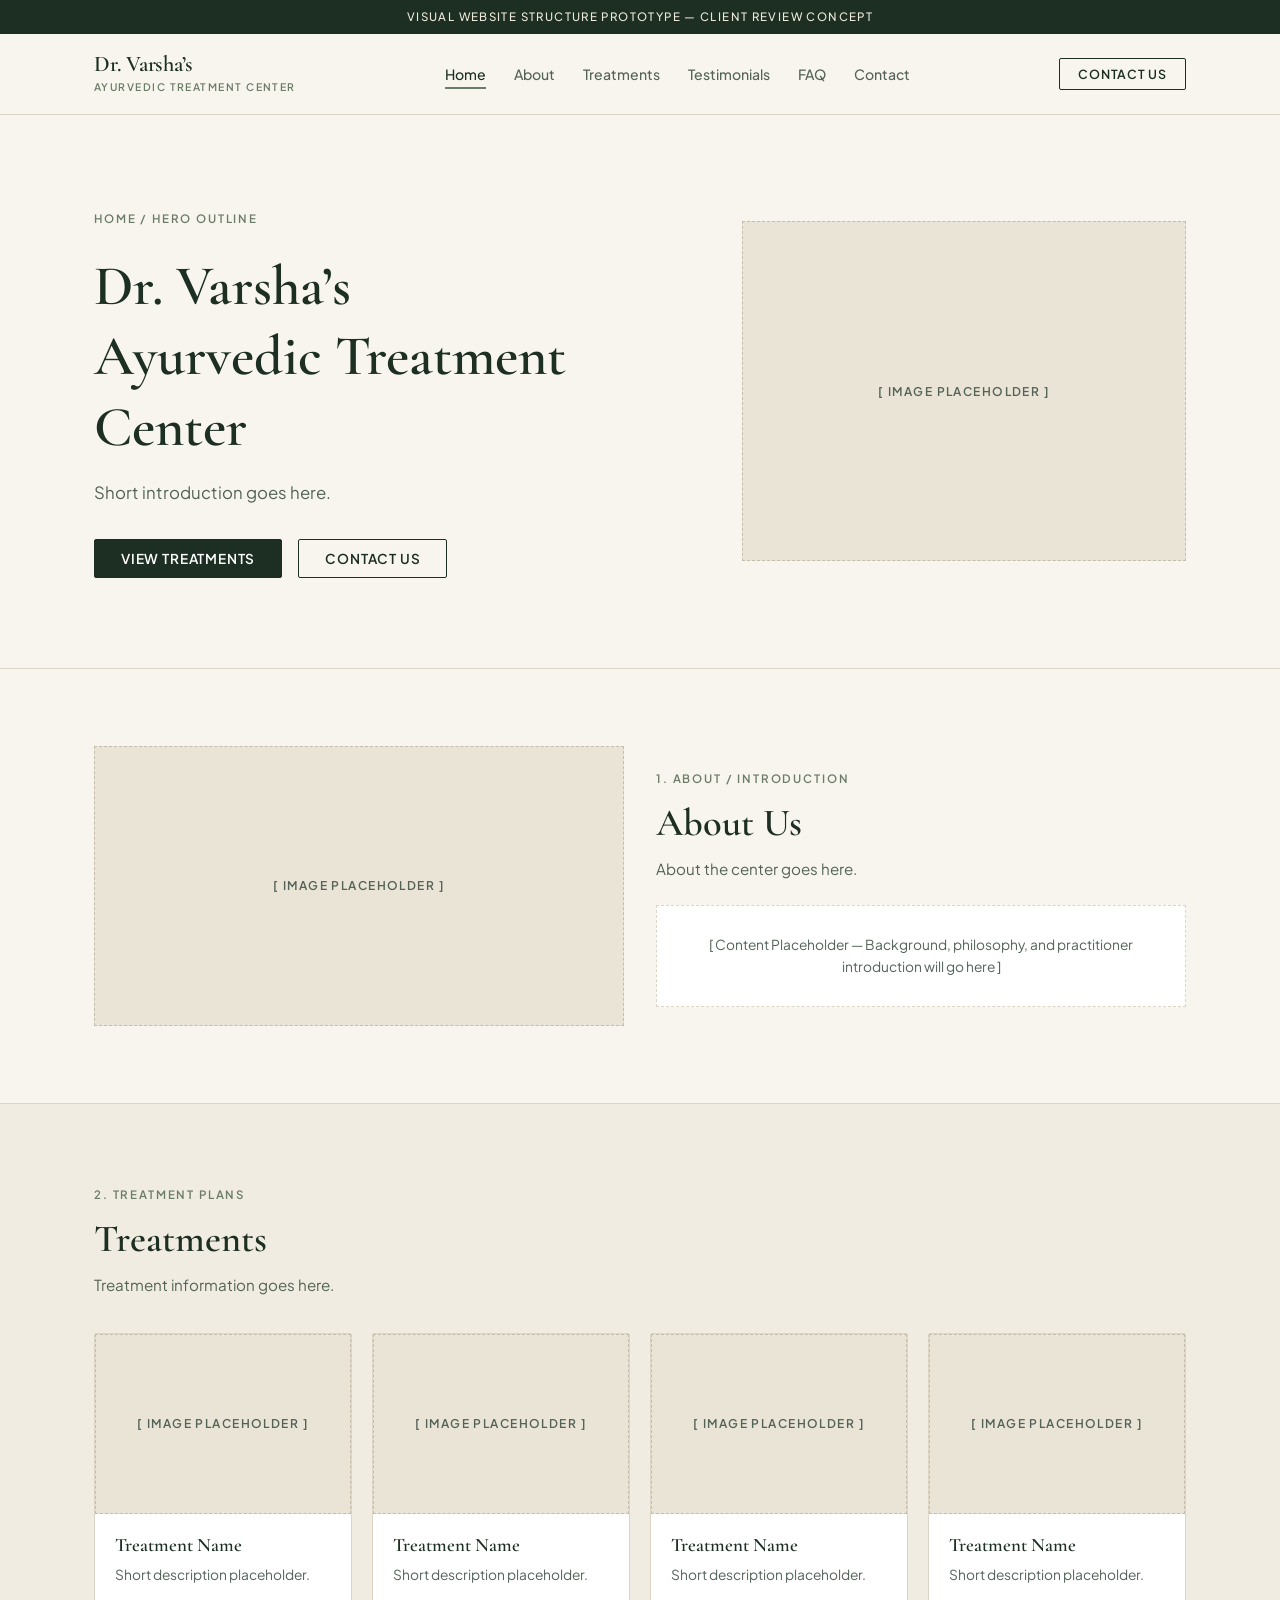
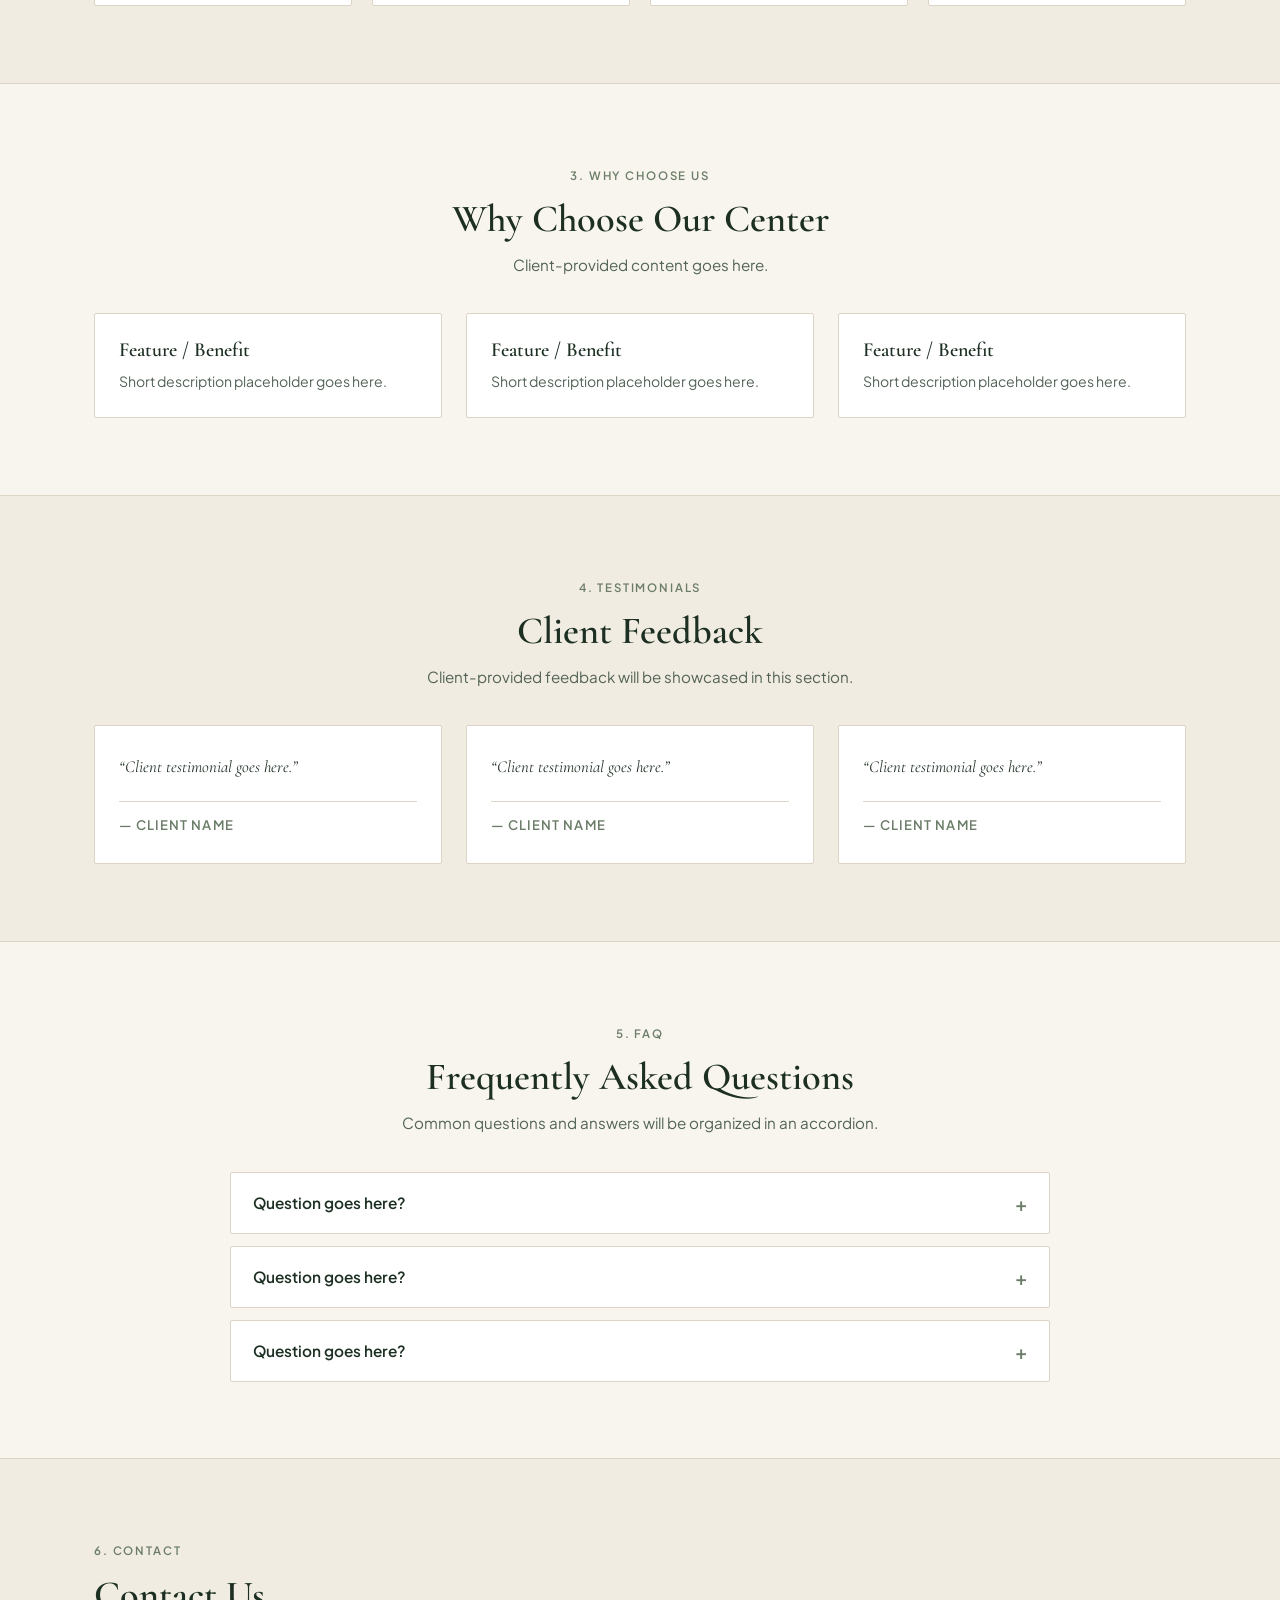
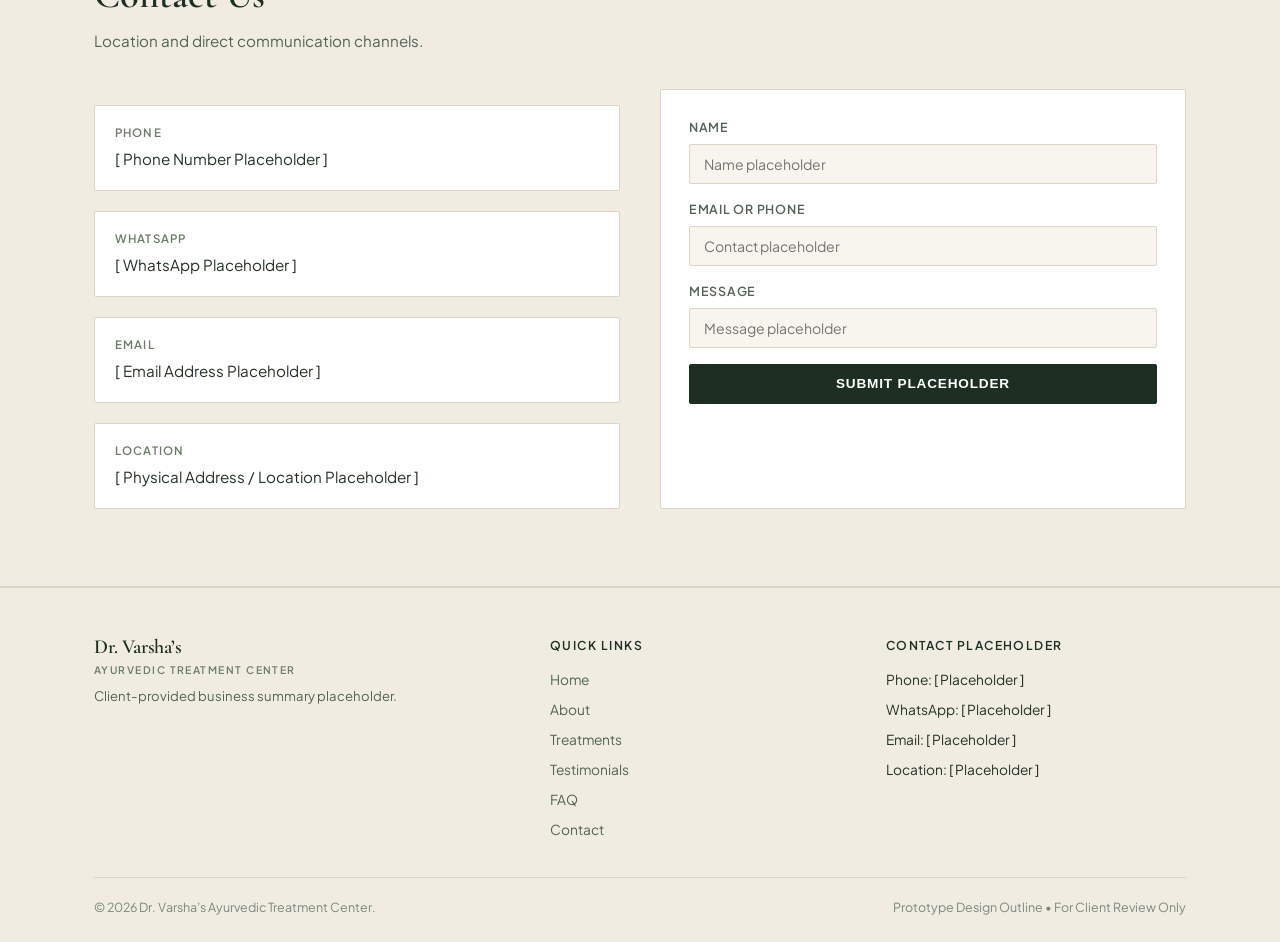
==== commit 00363dea: "outline commit" ====
--- a/index.html
+++ b/index.html
@@ -3,1646 +3,351 @@
 <head>
   <meta charset="UTF-8">
   <meta name="viewport" content="width=device-width, initial-scale=1.0">
-  <title>Dr. Varsha’s Ayurvedic Treatment Center | Classical Healing &amp; Sanctuary</title>
-  <meta name="description" content="A sanctuary of classical Ayurvedic healing, bespoke Panchakarma therapies, and root-cause constitutional wellness under the guidance of Dr. Varsha (BAMS, MD).">
+  <title>Home | Dr. Varsha’s Ayurvedic Treatment Center</title>
   
-  <!-- Google Fonts: Cormorant Garamond for editorial elegance & Plus Jakarta Sans for crisp readability -->
+  <!-- Google Fonts: Cormorant Garamond & Plus Jakarta Sans -->
   <link rel="preconnect" href="https://fonts.googleapis.com">
   <link rel="preconnect" href="https://fonts.gstatic.com" crossorigin>
-  <link href="https://fonts.googleapis.com/css2?family=Cormorant+Garamond:ital,wght@0,400;0,500;0,600;0,700;1,400;1,600&family=Plus+Jakarta+Sans:wght@300;400;500;600;700&display=swap" rel="stylesheet">
+  <link href="https://fonts.googleapis.com/css2?family=Cormorant+Garamond:wght@500;600&family=Plus+Jakarta+Sans:wght@400;500;600&display=swap" rel="stylesheet">
   
-  <!-- Main Stylesheet -->
   <link rel="stylesheet" href="styles.css">
 </head>
 <body>
 
-  <!-- Top Announcement Bar -->
-  <div class="announcement-bar" id="announcementBar">
-    <div class="announcement-content">
-      <span class="announcement-icon">✦</span>
-      <span>Seasonal Panchakarma Retreats for Ritu Sandhi are now accepting registrations</span>
-      <span class="announcement-sep">•</span>
-      <span class="announcement-loc">Sanctuary visits by appointment in Indiranagar</span>
-      <button class="announcement-cta" onclick="openBookingModal('Panchakarma Detox')">Reserve Protocol</button>
+  <!-- PROTOTYPE IDENTIFIER -->
+  <aside class="proto-banner">
+    Visual Website Structure Prototype — Client Review Concept
+  </aside>
+
+  <!-- NAVIGATION -->
+  <header class="site-header">
+    <div class="container header-inner">
+      <a href="index.html" class="brand-logo">
+        <span class="brand-title">Dr. Varsha’s</span>
+        <span class="brand-sub">Ayurvedic Treatment Center</span>
+      </a>
+
+      <nav class="nav-menu" id="navMenu">
+        <a href="index.html" class="nav-link active">Home</a>
+        <a href="about.html" class="nav-link">About</a>
+        <a href="treatments.html" class="nav-link">Treatments</a>
+        <a href="testimonials.html" class="nav-link">Testimonials</a>
+        <a href="faq.html" class="nav-link">FAQ</a>
+        <a href="contact.html" class="nav-link">Contact</a>
+      </nav>
+
+      <div class="header-actions">
+        <a href="contact.html" class="btn btn-outline">Contact Us</a>
+        <button class="mobile-toggle" id="mobileToggle" aria-label="Toggle navigation" aria-expanded="false">☰</button>
+      </div>
     </div>
-    <button class="announcement-close" id="closeAnnouncement" aria-label="Dismiss banner">×</button>
-  </div>
-
-  <!-- Main Navigation Header -->
-  <header class="site-header" id="siteHeader">
-    <div class="header-container">
-      <a href="#hero" class="brand-logo" aria-label="Dr. Varsha's Ayurvedic Treatment Center">
-        <div class="brand-symbol">
-          <!-- Elegant Botanical Lotus/Leaf Emblem -->
-          <svg viewBox="0 0 48 48" fill="none" xmlns="http://www.w3.org/2000/svg" class="logo-svg">
-            <circle cx="24" cy="24" r="22" stroke="currentColor" stroke-width="1.2" stroke-opacity="0.4"/>
-            <path d="M24 10C24 10 21 17 21 24C21 31 24 38 24 38C24 38 27 31 27 24C27 17 24 10 24 10Z" fill="currentColor" fill-opacity="0.85"/>
-            <path d="M24 24C19 19 12 19 12 19C12 19 14 26 21 28" stroke="currentColor" stroke-width="1.4" stroke-linecap="round"/>
-            <path d="M24 24C29 19 36 19 36 19C36 19 34 26 27 28" stroke="currentColor" stroke-width="1.4" stroke-linecap="round"/>
-            <path d="M24 28C19 28 15 32 15 32C15 32 20 35 24 33" stroke="currentColor" stroke-width="1.2" stroke-linecap="round"/>
-            <path d="M24 28C29 28 33 32 33 32C33 32 28 35 24 33" stroke="currentColor" stroke-width="1.2" stroke-linecap="round"/>
-            <circle cx="24" cy="11" r="1.5" fill="currentColor"/>
-          </svg>
-        </div>
-        <div class="brand-text">
-          <span class="brand-name">Dr. Varsha’s</span>
-          <span class="brand-subtitle">AYURVEDIC TREATMENT CENTER &amp; SANCTUARY</span>
-        </div>
-      </a>
-
-      <!-- Desktop Nav -->
-      <nav class="desktop-nav" aria-label="Main Navigation">
-        <ul class="nav-links">
-          <li><a href="#philosophy" class="nav-link">Our Philosophy</a></li>
-          <li><a href="#treatments" class="nav-link">Treatments</a></li>
-          <li><a href="#doctor" class="nav-link">Dr. Varsha</a></li>
-          <li><a href="#dosha-quiz" class="nav-link">Dosha Assessment</a></li>
-          <li><a href="#experience" class="nav-link">The Sanctuary</a></li>
-          <li><a href="#testimonials" class="nav-link">Patient Stories</a></li>
-          <li><a href="#journal" class="nav-link">Journal</a></li>
-        </ul>
-      </nav>
-
-      <div class="header-actions">
-        <a href="#contact" class="header-phone">
-          <svg width="15" height="15" viewBox="0 0 24 24" fill="none" stroke="currentColor" stroke-width="2" stroke-linecap="round" stroke-linejoin="round">
-            <path d="M22 16.92v3a2 2 0 0 1-2.18 2 19.79 19.79 0 0 1-8.63-3.07 19.5 19.5 0 0 1-6-6 19.79 19.79 0 0 1-3.07-8.67A2 2 0 0 1 4.11 2h3a2 2 0 0 1 2 1.72 12.84 12.84 0 0 0 .7 2.81 2 2 0 0 1-.45 2.11L8.09 9.91a16 16 0 0 0 6 6l1.27-1.27a2 2 0 0 1 2.11-.45 12.84 12.84 0 0 0 2.81.7A2 2 0 0 1 22 16.92z"></path>
-          </svg>
-          <span>+91 98450 22718</span>
-        </a>
-        <button class="btn btn-primary btn-sm" onclick="openBookingModal()">Book Consultation</button>
-        <button class="mobile-toggle" id="mobileToggle" aria-label="Open mobile menu" aria-expanded="false">
-          <span class="hamburger-bar"></span>
-          <span class="hamburger-bar"></span>
-          <span class="hamburger-bar"></span>
-        </button>
-      </div>
-    </div>
-
-    <!-- Mobile Drawer Navigation -->
-    <div class="mobile-drawer" id="mobileDrawer">
-      <div class="drawer-header">
-        <div class="brand-text">
-          <span class="brand-name">Dr. Varsha’s</span>
-          <span class="brand-subtitle">AYURVEDIC TREATMENT CENTER</span>
-        </div>
-        <button class="drawer-close" id="closeDrawer" aria-label="Close mobile menu">×</button>
-      </div>
-      <ul class="mobile-nav-links">
-        <li><a href="#philosophy" class="mobile-nav-link">Our Philosophy</a></li>
-        <li><a href="#treatments" class="mobile-nav-link">Treatments &amp; Therapies</a></li>
-        <li><a href="#doctor" class="mobile-nav-link">About Dr. Varsha</a></li>
-        <li><a href="#dosha-quiz" class="mobile-nav-link">Dosha Assessment Tool</a></li>
-        <li><a href="#experience" class="mobile-nav-link">Sanctuary Environment</a></li>
-        <li><a href="#testimonials" class="mobile-nav-link">Patient Case Stories</a></li>
-        <li><a href="#journal" class="mobile-nav-link">Vedic Wellness Journal</a></li>
-        <li><a href="#contact" class="mobile-nav-link">Location &amp; Hours</a></li>
-      </ul>
-      <div class="drawer-footer">
-        <button class="btn btn-primary btn-block" onclick="openBookingModal(); closeMobileDrawer();">Request An Appointment</button>
-        <div class="drawer-contact-info">
-          <p>Indiranagar, Bengaluru, India</p>
-          <p>Mon – Sat: 8:00 AM – 7:30 PM</p>
-        </div>
-      </div>
-    </div>
-    <div class="drawer-overlay" id="drawerOverlay"></div>
   </header>
 
   <main>
     <!-- HERO SECTION -->
-    <section class="hero-section" id="hero">
-      <div class="hero-bg-texture"></div>
-      <div class="container hero-container">
-        
+    <section class="hero-section">
+      <div class="container hero-grid">
         <div class="hero-content">
-          <div class="badge-subtle">
-            <span class="badge-dot"></span>
-            <span>CLASSICAL AYURVEDA &amp; AUTHENTIC PANCHAKARMA</span>
-          </div>
-
+          <span class="section-label">Home / Hero Outline</span>
           <h1 class="hero-title">
-            Restoring the Natural Rhythm of Body, Mind &amp; Vital Energy
+            Dr. Varsha’s<br>Ayurvedic Treatment Center
           </h1>
-
-          <p class="hero-description">
-            Led by <strong>Dr. Varsha (BAMS, MD)</strong>, our sanctuary bridges five millennia of classical Vedic medicine with quiet contemporary care. We address root causes—balancing your unique doshic constitution through authentic herbal formulations, tailored Panchakarma, and mindful lifestyle architecture.
+          <p class="hero-lead">
+            Short introduction goes here.
           </p>
-
           <div class="hero-actions">
-            <a href="#treatments" class="btn btn-primary">Explore Treatments</a>
-            <button class="btn btn-secondary" onclick="scrollToElement('dosha-quiz')">
-              <span>Take Dosha Assessment</span>
-              <svg width="16" height="16" viewBox="0 0 24 24" fill="none" stroke="currentColor" stroke-width="2">
-                <line x1="5" y1="12" x2="19" y2="12"></line>
-                <polyline points="12 5 19 12 12 19"></polyline>
-              </svg>
-            </button>
-          </div>
-
-          <!-- Trust Heritage Strip -->
-          <div class="hero-trust-grid">
-            <div class="trust-item">
-              <span class="trust-number">22+</span>
-              <span class="trust-label">Years Clinical Heritage</span>
-            </div>
-            <div class="trust-divider"></div>
-            <div class="trust-item">
-              <span class="trust-number">100%</span>
-              <span class="trust-label">Classical Herbal Formulas</span>
-            </div>
-            <div class="trust-divider"></div>
-            <div class="trust-item">
-              <span class="trust-number">14k+</span>
-              <span class="trust-label">Patients Rebalanced</span>
-            </div>
-          </div>
-        </div>
-
-        <div class="hero-media-wrapper">
-          <div class="hero-image-card">
-            <img 
-              src="https://images.unsplash.com/photo-1600334089648-b0d9d3028eb2?auto=format&fit=crop&w=1200&q=80" 
-              alt="Ayurvedic herbal treatment, Shirodhara oil therapy and medicinal flora" 
-              class="hero-img-main"
-              loading="eager"
-            >
-            <div class="hero-image-overlay"></div>
-
-            <!-- Floating Subtle Highlight Card 1 -->
-            <div class="floating-badge floating-badge-top">
-              <div class="floating-icon">
-                <svg width="20" height="20" viewBox="0 0 24 24" fill="none" stroke="currentColor" stroke-width="2">
-                  <path d="M12 2v20M17 5H9.5a3.5 3.5 0 0 0 0 7h5a3.5 3.5 0 0 1 0 7H6"/>
-                </svg>
-              </div>
-              <div class="floating-text">
-                <span class="floating-title">Nadi Pariksha</span>
-                <span class="floating-desc">Precise Pulse Diagnostics</span>
-              </div>
-            </div>
-
-            <!-- Floating Highlight Card 2 -->
-            <div class="floating-badge floating-badge-bottom">
-              <div class="floating-avatar-group">
-                <span class="avatar-star">★</span>
-                <span class="avatar-star">★</span>
-                <span class="avatar-star">★</span>
-                <span class="avatar-star">★</span>
-                <span class="avatar-star">★</span>
-              </div>
-              <div class="floating-text">
-                <span class="floating-title">4.9/5 Patient Rating</span>
-                <span class="floating-desc">NABH Clinical Standards</span>
-              </div>
-            </div>
-          </div>
-        </div>
-
-      </div>
-    </section>
-
-    <!-- SECTION: OUR PHILOSOPHY & PILLARS OF CARE -->
-    <section class="section philosophy-section" id="philosophy">
-      <div class="container">
-        
+            <a href="treatments.html" class="btn btn-primary">View Treatments</a>
+            <a href="contact.html" class="btn btn-secondary">Contact Us</a>
+          </div>
+        </div>
+
+        <div class="hero-visual">
+          <div class="placeholder-box aspect-hero">
+            <span>[ Image Placeholder ]</span>
+          </div>
+        </div>
+      </div>
+    </section>
+
+    <!-- SECTION 1: ABOUT / INTRODUCTION -->
+    <section class="section" id="about-section">
+      <div class="container">
+        <div class="grid-2" style="align-items: center;">
+          <div class="placeholder-box aspect-large">
+            <span>[ Image Placeholder ]</span>
+          </div>
+          <div>
+            <span class="section-label">1. About / Introduction</span>
+            <h2>About Us</h2>
+            <p class="section-lead" style="margin-bottom: 24px;">
+              About the center goes here.
+            </p>
+            <div class="placeholder-content-block">
+              [ Content Placeholder — Background, philosophy, and practitioner introduction will go here ]
+            </div>
+          </div>
+        </div>
+      </div>
+    </section>
+
+    <!-- SECTION 2: TREATMENT PLANS -->
+    <section class="section section-alt" id="treatments-section">
+      <div class="container">
+        <div class="section-header">
+          <span class="section-label">2. Treatment Plans</span>
+          <h2>Treatments</h2>
+          <p class="section-lead">Treatment information goes here.</p>
+        </div>
+
+        <div class="grid-4">
+          <!-- Treatment Card 1 -->
+          <div class="treatment-card">
+            <div class="placeholder-box aspect-thumb">
+              <span>[ Image Placeholder ]</span>
+            </div>
+            <div class="treatment-body">
+              <h3 class="card-title">Treatment Name</h3>
+              <p class="card-desc">Short description placeholder.</p>
+            </div>
+          </div>
+
+          <!-- Treatment Card 2 -->
+          <div class="treatment-card">
+            <div class="placeholder-box aspect-thumb">
+              <span>[ Image Placeholder ]</span>
+            </div>
+            <div class="treatment-body">
+              <h3 class="card-title">Treatment Name</h3>
+              <p class="card-desc">Short description placeholder.</p>
+            </div>
+          </div>
+
+          <!-- Treatment Card 3 -->
+          <div class="treatment-card">
+            <div class="placeholder-box aspect-thumb">
+              <span>[ Image Placeholder ]</span>
+            </div>
+            <div class="treatment-body">
+              <h3 class="card-title">Treatment Name</h3>
+              <p class="card-desc">Short description placeholder.</p>
+            </div>
+          </div>
+
+          <!-- Treatment Card 4 -->
+          <div class="treatment-card">
+            <div class="placeholder-box aspect-thumb">
+              <span>[ Image Placeholder ]</span>
+            </div>
+            <div class="treatment-body">
+              <h3 class="card-title">Treatment Name</h3>
+              <p class="card-desc">Short description placeholder.</p>
+            </div>
+          </div>
+        </div>
+      </div>
+    </section>
+
+    <!-- SECTION 3: WHY CHOOSE US -->
+    <section class="section" id="why-choose-us">
+      <div class="container">
         <div class="section-header text-center">
-          <div class="section-tag">ANCIENT SCIENCE OF LONGEVITY</div>
-          <h2 class="section-title">True Healing Does Not Mask Symptoms.<br>It Restores Constitutional Balance.</h2>
-          <div class="title-ornament">
-            <span></span>
-            <svg width="24" height="24" viewBox="0 0 24 24" fill="none" stroke="currentColor" stroke-width="1.5">
-              <circle cx="12" cy="12" r="3"/>
-              <path d="M12 2v4M12 18v4M2 12h4M18 12h4"/>
-            </svg>
-            <span></span>
-          </div>
-          <p class="section-lead">
-            In classical Ayurveda, health (<em>Swastha</em>) is the dynamic harmony of your metabolic fire (<em>Agni</em>), bodily humors (<em>Doshas</em>), tissues (<em>Dhatus</em>), and a peaceful, tranquil spirit. We design care that treats you as an indivisible whole.
-          </p>
-        </div>
-
-        <div class="pillars-grid">
-          
-          <div class="pillar-card">
-            <div class="pillar-number">01</div>
-            <div class="pillar-icon">
-              <!-- Pulse Diagnostics icon -->
-              <svg width="32" height="32" viewBox="0 0 24 24" fill="none" stroke="currentColor" stroke-width="1.5">
-                <path d="M22 12h-4l-3 9L9 3l-3 9H2"/>
-              </svg>
-            </div>
-            <h3 class="pillar-title">Nadi Pariksha</h3>
-            <p class="pillar-subtitle">Eight-Fold Classical Diagnostics</p>
-            <p class="pillar-description">
-              Before prescribing a single leaf, Dr. Varsha examines the subtle vibratory frequencies of your arterial pulse, tongue, eyes, and skin to detect biological imbalances before physical symptoms even crystallize.
-            </p>
-            <ul class="pillar-list">
-              <li>Subtle doshic imbalance mapping</li>
-              <li>Toxin (<em>Ama</em>) stagnation check</li>
-              <li>Vital organ energy assessments</li>
-            </ul>
-          </div>
-
-          <div class="pillar-card highlighted-pillar">
-            <div class="pillar-number">02</div>
-            <div class="pillar-icon">
-              <!-- Shodhana purification icon -->
-              <svg width="32" height="32" viewBox="0 0 24 24" fill="none" stroke="currentColor" stroke-width="1.5">
-                <circle cx="12" cy="12" r="9"/>
-                <path d="M12 7v5l3 3"/>
-              </svg>
-            </div>
-            <h3 class="pillar-title">Shodhana Chikitsa</h3>
-            <p class="pillar-subtitle">Classical Panchakarma Detoxification</p>
-            <p class="pillar-description">
-              Unlike generic spa treatments, our Panchakarma is an authentic, physician-administered cellular reset. Medicated warm oils, steam, and therapeutic processes systematically dislodge deeply rooted systemic toxins.
-            </p>
-            <ul class="pillar-list">
-              <li>Preparatory oleation (<em>Snehana</em>)</li>
-              <li>Herbal steam opening (<em>Swedana</em>)</li>
-              <li>Targeted eliminative therapies</li>
-            </ul>
-          </div>
-
-          <div class="pillar-card">
-            <div class="pillar-number">03</div>
-            <div class="pillar-icon">
-              <!-- Herbal alchemy icon -->
-              <svg width="32" height="32" viewBox="0 0 24 24" fill="none" stroke="currentColor" stroke-width="1.5">
-                <path d="M12 22s8-4 8-10V5l-8-3-8 3v7c0 6 8 10 8 10z"/>
-              </svg>
-            </div>
-            <h3 class="pillar-title">Dravyaguna Alchemy</h3>
-            <p class="pillar-subtitle">Purity-Tested Classical Medicines</p>
-            <p class="pillar-description">
-              We prepare and source decoctions (<em>Kashayams</em>), fermented tonics (<em>Arishtas</em>), and medicated oils (<em>Thailams</em>) crafted strictly following classical texts like Charaka Samhita and Ashtanga Hridaya.
-            </p>
-            <ul class="pillar-list">
-              <li>Wildcrafted, ethical botanical sourcing</li>
-              <li>Zero synthetic adulterants or preservatives</li>
-              <li>Individualized compounding for your body</li>
-            </ul>
-          </div>
-
-          <div class="pillar-card">
-            <div class="pillar-number">04</div>
-            <div class="pillar-icon">
-              <!-- Dinacharya rhythm icon -->
-              <svg width="32" height="32" viewBox="0 0 24 24" fill="none" stroke="currentColor" stroke-width="1.5">
-                <circle cx="12" cy="12" r="4"/>
-                <path d="M12 2v2M12 20v2M4.93 4.93l1.41 1.41M17.66 17.66l1.41 1.41M2 12h2M20 12h2M6.34 17.66l-1.41 1.41M19.07 4.93l-1.41 1.41"/>
-              </svg>
-            </div>
-            <h3 class="pillar-title">Dinacharya &amp; Ahara</h3>
-            <p class="pillar-subtitle">Sustainable Lifestyle Architecture</p>
-            <p class="pillar-description">
-              Healing is sustained in your everyday choices. We design compassionate, pragmatic dietary protocols (<em>Ahara</em>) and daily circadian rituals that fit seamlessly into modern working lives.
-            </p>
-            <ul class="pillar-list">
-              <li>Seasonal dietary realignment (<em>Ritucharya</em>)</li>
-              <li>Agni-preserving food combinations</li>
-              <li>Pranayama &amp; restorative sleep rituals</li>
-            </ul>
-          </div>
-
-        </div>
-
-      </div>
-    </section>
-
-    <!-- SECTION: TREATMENTS & THERAPIES -->
-    <section class="section treatments-section" id="treatments">
-      <div class="container">
-        
-        <div class="section-header-row">
-          <div>
-            <div class="section-tag">THERAPEUTIC OFFERINGS</div>
-            <h2 class="section-title">Classical Therapies Crafted for Restorative Healing</h2>
-          </div>
-          <p class="section-header-note">
-            Every therapy at Dr. Varsha’s center begins with a warm foot bath and intentional blessing, delivered in whisper-quiet, private therapy suites by classically trained therapists.
-          </p>
-        </div>
-
-        <!-- Filter Tabs -->
-        <div class="treatment-filter-tabs">
-          <button class="filter-tab active" data-filter="all">All Therapies</button>
-          <button class="filter-tab" data-filter="panchakarma">Panchakarma &amp; Detox</button>
-          <button class="filter-tab" data-filter="nervous">Stress &amp; Sleep</button>
-          <button class="filter-tab" data-filter="joints">Musculoskeletal &amp; Pain</button>
-          <button class="filter-tab" data-filter="rejuvenation">Rejuvenation &amp; Skin</button>
-        </div>
-
-        <!-- Treatment Cards Grid -->
-        <div class="treatments-grid">
-          
-          <!-- Card 1: Shirodhara -->
-          <article class="treatment-card" data-category="nervous">
-            <div class="treatment-media">
-              <img 
-                src="https://images.unsplash.com/photo-1544161515-4ab6ce6db874?auto=format&fit=crop&w=800&q=80" 
-                alt="Shirodhara stream therapy warm oil pouring" 
-                class="treatment-img"
-                loading="lazy"
-              >
-              <span class="treatment-badge">Deep Calm</span>
-            </div>
-            <div class="treatment-body">
-              <div class="treatment-meta">
-                <span class="duration">⏱ 60 – 75 Min</span>
-                <span class="dosha-tag">Vata &amp; Pitta Pacifying</span>
-              </div>
-              <h3 class="treatment-name">Shirodhara Mind &amp; Neurological Therapy</h3>
-              <p class="treatment-sanskrit">शिरोधारा • Medicated Herbal Stream</p>
-              <p class="treatment-desc">
-                A continuous, rhythmic stream of lukewarm medicated herbal oils (or cooling medicated buttermilk) gently poured over the forehead (ajna chakra). Deeply quiets racing thoughts and restores restful sleep.
-              </p>
-              <div class="treatment-highlights">
-                <span>Chronic Insomnia</span>
-                <span>Anxiety &amp; Burnout</span>
-                <span>Migraine Relief</span>
-              </div>
-              <div class="treatment-footer">
-                <button class="btn-text" onclick="openTreatmentModal('shirodhara')">
-                  <span>View Full Protocol</span>
-                  <svg width="14" height="14" viewBox="0 0 24 24" fill="none" stroke="currentColor" stroke-width="2"><path d="M5 12h14M12 5l7 7-7 7"/></svg>
-                </button>
-                <button class="btn btn-outline-sm" onclick="openBookingModal('Shirodhara Therapy')">Book</button>
-              </div>
-            </div>
-          </article>
-
-          <!-- Card 2: Abhyanga & Swedana -->
-          <article class="treatment-card" data-category="panchakarma">
-            <div class="treatment-media">
-              <img 
-                src="https://images.unsplash.com/photo-1519823551278-64ac92734fb1?auto=format&fit=crop&w=800&q=80" 
-                alt="Full body Ayurvedic Abhyanga herbal oil massage" 
-                class="treatment-img"
-                loading="lazy"
-              >
-              <span class="treatment-badge">Foundation Care</span>
-            </div>
-            <div class="treatment-body">
-              <div class="treatment-meta">
-                <span class="duration">⏱ 75 – 90 Min</span>
-                <span class="dosha-tag">Tridoshic Rebalancing</span>
-              </div>
-              <h3 class="treatment-name">Classical Abhyanga &amp; Herbal Swedana</h3>
-              <p class="treatment-sanskrit">अभ्यङ्ग व स्वेदन • Synchronized Body Therapy</p>
-              <p class="treatment-desc">
-                Full-body rhythmic massage performed with warm custom-compounded medicated oils chosen specifically for your constitution, followed by steam in a handcrafted cedar chamber infused with eucalyptus and dashamoola.
-              </p>
-              <div class="treatment-highlights">
-                <span>Lymphatic Drainage</span>
-                <span>Tissue Nourishment</span>
-                <span>Toxin Mobilization</span>
-              </div>
-              <div class="treatment-footer">
-                <button class="btn-text" onclick="openTreatmentModal('abhyanga')">
-                  <span>View Full Protocol</span>
-                  <svg width="14" height="14" viewBox="0 0 24 24" fill="none" stroke="currentColor" stroke-width="2"><path d="M5 12h14M12 5l7 7-7 7"/></svg>
-                </button>
-                <button class="btn btn-outline-sm" onclick="openBookingModal('Abhyanga & Swedana')">Book</button>
-              </div>
-            </div>
-          </article>
-
-          <!-- Card 3: 7 / 14 Day Panchakarma Protocol -->
-          <article class="treatment-card featured-treatment" data-category="panchakarma">
-            <div class="treatment-media">
-              <img 
-                src="https://images.unsplash.com/photo-1616394584738-fc6e612e71b9?auto=format&fit=crop&w=800&q=80" 
-                alt="Authentic Panchakarma medicinal herbal pots and brass urli" 
-                class="treatment-img"
-                loading="lazy"
-              >
-              <span class="treatment-badge highlight">Signature Program</span>
-            </div>
-            <div class="treatment-body">
-              <div class="treatment-meta">
-                <span class="duration">⏱ 7, 14, or 21 Days</span>
-                <span class="dosha-tag">Full Cellular Reset</span>
-              </div>
-              <h3 class="treatment-name">Panchakarma Shodhana Retreat Protocol</h3>
-              <p class="treatment-sanskrit">पञ्चकर्म • Complete 5-Action Purification</p>
-              <p class="treatment-desc">
-                Our hallmark clinical immersion. Includes daily physician pulse monitoring, preparatory internal oleation (<em>Snehapana</em>), targeted classical cleansing (<em>Virechana/Basti/Nasya</em>), and nourishing rejuvenative Rasayana.
-              </p>
-              <div class="treatment-highlights">
-                <span>Metabolic Reset</span>
-                <span>Autoimmune Support</span>
-                <span>Chronic Fatigue</span>
-              </div>
-              <div class="treatment-footer">
-                <button class="btn-text" onclick="openTreatmentModal('panchakarma')">
-                  <span>View Full Protocol</span>
-                  <svg width="14" height="14" viewBox="0 0 24 24" fill="none" stroke="currentColor" stroke-width="2"><path d="M5 12h14M12 5l7 7-7 7"/></svg>
-                </button>
-                <button class="btn btn-primary-sm" onclick="openBookingModal('Panchakarma Program')">Enquire</button>
-              </div>
-            </div>
-          </article>
-
-          <!-- Card 4: Kati & Janu Basti -->
-          <article class="treatment-card" data-category="joints">
-            <div class="treatment-media">
-              <img 
-                src="https://images.unsplash.com/photo-1540555700478-4be289fbecef?auto=format&fit=crop&w=800&q=80" 
-                alt="Ayurvedic Kati Basti localized herbal dough warm oil reservoir" 
-                class="treatment-img"
-                loading="lazy"
-              >
-              <span class="treatment-badge">Joint Wellness</span>
-            </div>
-            <div class="treatment-body">
-              <div class="treatment-meta">
-                <span class="duration">⏱ 60 Min</span>
-                <span class="dosha-tag">Vata Pacifying</span>
-              </div>
-              <h3 class="treatment-name">Kati &amp; Janu Basti Spinal &amp; Joint Elixir</h3>
-              <p class="treatment-sanskrit">कटि व जानु बस्ति • Medicated Oil Retention</p>
-              <p class="treatment-desc">
-                An organic herbal dough dam is formed over the lumbar spine or knees, and continually filled with warm, anti-inflammatory medicated herbal oils (Mahanarayana &amp; Sahacharadi) to lubricate dry degenerating joints.
-              </p>
-              <div class="treatment-highlights">
-                <span>Sciatica &amp; Low Back</span>
-                <span>Knee Osteoarthritis</span>
-                <span>Disc Stiffness</span>
-              </div>
-              <div class="treatment-footer">
-                <button class="btn-text" onclick="openTreatmentModal('basti')">
-                  <span>View Full Protocol</span>
-                  <svg width="14" height="14" viewBox="0 0 24 24" fill="none" stroke="currentColor" stroke-width="2"><path d="M5 12h14M12 5l7 7-7 7"/></svg>
-                </button>
-                <button class="btn btn-outline-sm" onclick="openBookingModal('Kati Basti Therapy')">Book</button>
-              </div>
-            </div>
-          </article>
-
-          <!-- Card 5: Udvartana & Kashaya Dhara -->
-          <article class="treatment-card" data-category="rejuvenation">
-            <div class="treatment-media">
-              <img 
-                src="https://images.unsplash.com/photo-1506126613408-eca07ce68773?auto=format&fit=crop&w=800&q=80" 
-                alt="Ayurvedic dry herbal powder Udvartana scrub and healing botanicals" 
-                class="treatment-img"
-                loading="lazy"
-              >
-              <span class="treatment-badge">Metabolism</span>
-            </div>
-            <div class="treatment-body">
-              <div class="treatment-meta">
-                <span class="duration">⏱ 75 Min</span>
-                <span class="dosha-tag">Kapha Reducing</span>
-              </div>
-              <h3 class="treatment-name">Udvartana Herbal Scrub &amp; Agni Awakening</h3>
-              <p class="treatment-sanskrit">उद्वर्तन • Lymphatic Powder Massage</p>
-              <p class="treatment-desc">
-                A vigorous, upward strokes body scrub with finely milled medicinal herbs and grains (including Triphala, Kolakulathadi, and barley powder). Breaks down water retention, stimulates sluggish circulation, and softens skin.
-              </p>
-              <div class="treatment-highlights">
-                <span>Metabolic Sluggishness</span>
-                <span>Cellulite &amp; Toning</span>
-                <span>Lethargy &amp; Heaviness</span>
-              </div>
-              <div class="treatment-footer">
-                <button class="btn-text" onclick="openTreatmentModal('udvartana')">
-                  <span>View Full Protocol</span>
-                  <svg width="14" height="14" viewBox="0 0 24 24" fill="none" stroke="currentColor" stroke-width="2"><path d="M5 12h14M12 5l7 7-7 7"/></svg>
-                </button>
-                <button class="btn btn-outline-sm" onclick="openBookingModal('Udvartana Treatment')">Book</button>
-              </div>
-            </div>
-          </article>
-
-          <!-- Card 6: Mukha Lepam & Soundarya -->
-          <article class="treatment-card" data-category="rejuvenation">
-            <div class="treatment-media">
-              <img 
-                src="https://images.unsplash.com/photo-1570172619644-dfd03ed5d881?auto=format&fit=crop&w=800&q=80" 
-                alt="Herbal facial ritual Mukha Lepam with Kumkumadi saffron oil" 
-                class="treatment-img"
-                loading="lazy"
-              >
-              <span class="treatment-badge">Glow &amp; Radiance</span>
-            </div>
-            <div class="treatment-body">
-              <div class="treatment-meta">
-                <span class="duration">⏱ 60 Min</span>
-                <span class="dosha-tag">Skin Harmonizing</span>
-              </div>
-              <h3 class="treatment-name">Soundarya &amp; Mukha Lepam Herbal Facial</h3>
-              <p class="treatment-sanskrit">मुखलेपम् • Saffron &amp; Botanical Beauty</p>
-              <p class="treatment-desc">
-                Pure Kashmiri saffron (Kumkumadi), wild sandalwood, lodhra, and vetiver paste lovingly massaged using classical marma acupressure points. Restores natural micro-circulation, calms hyperpigmentation, and imparts a luminous glow.
-              </p>
-              <div class="treatment-highlights">
-                <span>Dull &amp; Stressed Skin</span>
-                <span>Facial Marma Release</span>
-                <span>Deep Hydration</span>
-              </div>
-              <div class="treatment-footer">
-                <button class="btn-text" onclick="openTreatmentModal('facial')">
-                  <span>View Full Protocol</span>
-                  <svg width="14" height="14" viewBox="0 0 24 24" fill="none" stroke="currentColor" stroke-width="2"><path d="M5 12h14M12 5l7 7-7 7"/></svg>
-                </button>
-                <button class="btn btn-outline-sm" onclick="openBookingModal('Soundarya Facial')">Book</button>
-              </div>
-            </div>
-          </article>
-
-        </div>
-
-        <div class="treatments-cta-banner">
-          <div class="cta-banner-text">
-            <h4>Not sure which therapy is best for your current health state?</h4>
-            <p>Every individual’s biological blueprint is distinct. Schedule a diagnostic consultation with Dr. Varsha for a bespoke roadmap.</p>
-          </div>
-          <button class="btn btn-primary" onclick="openBookingModal('Diagnostic Consultation')">Schedule Diagnostic Consultation</button>
-        </div>
-
-      </div>
-    </section>
-
-    <!-- SECTION: MEET DR. VARSHA (DOCTOR PROFILE) -->
-    <section class="section doctor-section" id="doctor">
-      <div class="container">
-        
-        <div class="doctor-grid">
-          
-          <div class="doctor-media-col">
-            <div class="doctor-portrait-card">
-              <!-- Serene, warm professional doctor portrait image -->
-              <img 
-                src="https://images.unsplash.com/photo-1573496359142-b8d87734a5a2?auto=format&fit=crop&w=900&q=80" 
-                alt="Dr. Varsha, Senior Ayurvedic Physician & Panchakarma Specialist" 
-                class="doctor-img"
-                loading="eager"
-              >
-              <div class="doctor-badge-floating">
-                <span class="doctor-badge-title">22+ Years Practice</span>
-                <span class="doctor-badge-sub">Gold Medalist BAMS • MD (Ayu)</span>
-              </div>
-            </div>
-
-            <!-- Doctor credentials callout card -->
-            <div class="credentials-card">
-              <h4 class="credentials-heading">Clinical Accreditations</h4>
-              <ul class="credentials-list">
-                <li>
-                  <span class="check-icon">✓</span>
-                  <div>
-                    <strong>BAMS (Bachelor of Ayurvedic Medicine &amp; Surgery)</strong>
-                    <span>Government Ayurveda Medical College, Gold Medalist</span>
-                  </div>
-                </li>
-                <li>
-                  <span class="check-icon">✓</span>
-                  <div>
-                    <strong>MD (Kayachikitsa &amp; Panchakarma)</strong>
-                    <span>Rajiv Gandhi University of Health Sciences</span>
-                  </div>
-                </li>
-                <li>
-                  <span class="check-icon">✓</span>
-                  <div>
-                    <strong>Member, All India Ayurvedic Congress</strong>
-                    <span>Advisor on Classical Herbal Standardization</span>
-                  </div>
-                </li>
-              </ul>
-            </div>
-          </div>
-
-          <div class="doctor-content-col">
-            <div class="section-tag">CHIEF PHYSICIAN &amp; FOUNDER</div>
-            <h2 class="doctor-name">Meet Dr. Varsha</h2>
-            <p class="doctor-qualification">Senior Ayurvedic Physician • Nadi Pariksha Master • Panchakarma Specialist</p>
-
-            <div class="doctor-quote">
-              <svg width="32" height="32" viewBox="0 0 24 24" fill="currentColor" class="quote-icon" opacity="0.2">
-                <path d="M14.017 21v-7.391c0-5.704 3.731-9.57 8.983-10.609l.995 2.151c-2.432.917-3.995 3.638-3.995 5.849h4v10h-9.983zm-14.017 0v-7.391c0-5.704 3.748-9.57 9-10.609l.996 2.151c-2.433.917-3.996 3.638-3.996 5.849h3.983v10h-9.983z"/>
-              </svg>
-              <blockquote>
-                "Ayurveda does not treat the disease that has settled into the body; it treats the body that allowed the disease to settle. When we restore your biological rhythm and kindle the digestive flame (Agni), your innate intelligence handles the cure."
-              </blockquote>
-            </div>
-
-            <div class="doctor-bio-text">
-              <p>
-                Dr. Varsha was raised in a traditional family of traditional healers in Kerala and went on to complete her formal medical degrees with top honors. Over two decades of intensive clinical practice, she has guided over 14,000 patients suffering from modern lifestyle disorders, chronic autoimmune conditions, metabolic syndrome, and mental exhaustion.
-              </p>
-              <p>
-                Her clinical methodology stands out for combining rigorous classical Sanskrit diagnostic methodologies (Nadi, Sparsha, Drik) with modern physiological empathy. At her center, you will never receive an off-the-shelf package; your consultation is a deep, unhurried listening session.
-              </p>
-            </div>
-
-            <div class="doctor-specialties">
-              <span class="spec-tag">Metabolic Disorders &amp; Gut Agni</span>
-              <span class="spec-tag">Thyroid &amp; Hormonal Balance</span>
-              <span class="spec-tag">Chronic Spine &amp; Joint Degeneration</span>
-              <span class="spec-tag">Stress, Insomnia &amp; Burnout</span>
-              <span class="spec-tag">Fertility &amp; Women’s Health (Stree Roga)</span>
-            </div>
-
-            <div class="doctor-actions">
-              <button class="btn btn-primary" onclick="openBookingModal('Consultation with Dr. Varsha')">
-                Request Initial Consultation with Dr. Varsha
-              </button>
-            </div>
-          </div>
-
-        </div>
-
-      </div>
-    </section>
-
-    <!-- SECTION: INTERACTIVE DOSHA ASSESSMENT QUIZ -->
-    <section class="section dosha-section" id="dosha-quiz">
-      <div class="container">
-        
+          <span class="section-label">3. Why Choose Us</span>
+          <h2>Why Choose Our Center</h2>
+          <p class="section-lead">Client-provided content goes here.</p>
+        </div>
+
+        <div class="grid-3">
+          <div class="card">
+            <h3 class="card-title">Feature / Benefit</h3>
+            <p class="card-desc">Short description placeholder goes here.</p>
+          </div>
+
+          <div class="card">
+            <h3 class="card-title">Feature / Benefit</h3>
+            <p class="card-desc">Short description placeholder goes here.</p>
+          </div>
+
+          <div class="card">
+            <h3 class="card-title">Feature / Benefit</h3>
+            <p class="card-desc">Short description placeholder goes here.</p>
+          </div>
+        </div>
+      </div>
+    </section>
+
+    <!-- SECTION 4: TESTIMONIALS -->
+    <section class="section section-alt" id="testimonials-section">
+      <div class="container">
         <div class="section-header text-center">
-          <div class="section-tag">SELF-DISCOVERY EXPERIENCE</div>
-          <h2 class="section-title">Discover Your Ayurvedic Constitution (Prakriti)</h2>
-          <div class="title-ornament">
-            <span></span>
-            <svg width="24" height="24" viewBox="0 0 24 24" fill="none" stroke="currentColor" stroke-width="1.5">
-              <circle cx="12" cy="12" r="3"/>
-            </svg>
-            <span></span>
-          </div>
-          <p class="section-lead">
-            Every human being is a unique combination of three universal elemental forces: <strong>Vata</strong> (Air &amp; Ether), <strong>Pitta</strong> (Fire &amp; Water), and <strong>Kapha</strong> (Earth &amp; Water). Complete this quick 4-step diagnostic to glimpse your dominant energy and personalized therapy recommendations.
-          </p>
-        </div>
-
-        <div class="quiz-card-wrapper">
-          <div class="quiz-container" id="quizContainer">
-            
-            <!-- Progress Bar -->
-            <div class="quiz-progress-bar">
-              <div class="quiz-progress-fill" id="quizProgressFill" style="width: 25%;"></div>
-            </div>
-            
-            <div class="quiz-step-indicator" id="quizStepIndicator">Question 1 of 4</div>
-
-            <!-- Quiz Questions -->
-            <div class="quiz-question-slide active" data-step="1">
-              <h3 class="quiz-question-title">1. How would you describe your natural energy and mental flow?</h3>
-              <p class="quiz-question-subtitle">Select the description that mirrors your typical state throughout the week:</p>
-              
-              <div class="quiz-options-grid">
-                <button class="quiz-option-btn" data-dosha="vata" onclick="selectQuizOption(1, 'vata')">
-                  <span class="option-indicator">A</span>
-                  <div class="option-content">
-                    <strong class="option-title">Quick, creative &amp; variable</strong>
-                    <span class="option-desc">I think fast, love new ideas, but easily get overwhelmed, mentally scattered, or anxious under stress.</span>
-                  </div>
-                </button>
-
-                <button class="quiz-option-btn" data-dosha="pitta" onclick="selectQuizOption(1, 'pitta')">
-                  <span class="option-indicator">B</span>
-                  <div class="option-content">
-                    <strong class="option-title">Intense, sharp &amp; goal-driven</strong>
-                    <span class="option-desc">Highly organized, productive, decisive, but prone to irritability, impatience, and feeling overheated when delayed.</span>
-                  </div>
-                </button>
-
-                <button class="quiz-option-btn" data-dosha="kapha" onclick="selectQuizOption(1, 'kapha')">
-                  <span class="option-indicator">C</span>
-                  <div class="option-content">
-                    <strong class="option-title">Calm, steady &amp; methodical</strong>
-                    <span class="option-desc">Even-tempered, loyal, rarely agitated, but can occasionally feel lethargic, unmotivated, or resistant to change.</span>
-                  </div>
-                </button>
-              </div>
-            </div>
-
-            <div class="quiz-question-slide" data-step="2">
-              <h3 class="quiz-question-title">2. How does your digestion and appetite (Agni) behave?</h3>
-              <p class="quiz-question-subtitle">Reflect on your daily hunger signals and metabolic response:</p>
-              
-              <div class="quiz-options-grid">
-                <button class="quiz-option-btn" data-dosha="vata" onclick="selectQuizOption(2, 'vata')">
-                  <span class="option-indicator">A</span>
-                  <div class="option-content">
-                    <strong class="option-title">Irregular &amp; delicate (Vishamagni)</strong>
-                    <span class="option-desc">Sometimes I forget to eat, other times hungry; frequent dry bloating, gas, or hard constipation.</span>
-                  </div>
-                </button>
-
-                <button class="quiz-option-btn" data-dosha="pitta" onclick="selectQuizOption(2, 'pitta')">
-                  <span class="option-indicator">B</span>
-                  <div class="option-content">
-                    <strong class="option-title">Strong, sharp &amp; demanding (Tikshnagni)</strong>
-                    <span class="option-desc">Cannot skip meals without headache or anger; fast digestion, prone to acidity, reflux, or loose stools.</span>
-                  </div>
-                </button>
-
-                <button class="quiz-option-btn" data-dosha="kapha" onclick="selectQuizOption(2, 'kapha')">
-                  <span class="option-indicator">C</span>
-                  <div class="option-content">
-                    <strong class="option-title">Slow, heavy &amp; steady (Mandagni)</strong>
-                    <span class="option-desc">Moderate appetite, can easily skip breakfast without noticing; slow digestion, post-meal heaviness.</span>
-                  </div>
-                </button>
-              </div>
-            </div>
-
-            <div class="quiz-question-slide" data-step="3">
-              <h3 class="quiz-question-title">3. What is your typical sleep pattern?</h3>
-              <p class="quiz-question-subtitle">Think of your sleep over the past 3 months:</p>
-              
-              <div class="quiz-options-grid">
-                <button class="quiz-option-btn" data-dosha="vata" onclick="selectQuizOption(3, 'vata')">
-                  <span class="option-indicator">A</span>
-                  <div class="option-content">
-                    <strong class="option-title">Light, restless &amp; easily broken</strong>
-                    <span class="option-desc">I wake up at slight sounds, often wake at 2–4 AM with a racing mind, and dream of running or flying.</span>
-                  </div>
-                </button>
-
-                <button class="quiz-option-btn" data-dosha="pitta" onclick="selectQuizOption(3, 'pitta')">
-                  <span class="option-indicator">B</span>
-                  <div class="option-content">
-                    <strong class="option-title">Moderate &amp; sound, but wake up hot</strong>
-                    <span class="option-desc">I sleep 6–7 hours soundly; if awakened, I can fall back asleep, but I kick blankets off or dream vividly.</span>
-                  </div>
-                </button>
-
-                <button class="quiz-option-btn" data-dosha="kapha" onclick="selectQuizOption(3, 'kapha')">
-                  <span class="option-indicator">C</span>
-                  <div class="option-content">
-                    <strong class="option-title">Deep, heavy &amp; prolonged</strong>
-                    <span class="option-desc">I sleep easily for 8+ hours, love afternoon naps, and find waking up in the morning difficult or groggy.</span>
-                  </div>
-                </button>
-              </div>
-            </div>
-
-            <div class="quiz-question-slide" data-step="4">
-              <h3 class="quiz-question-title">4. How is your physical frame and skin response?</h3>
-              <p class="quiz-question-subtitle">Your physical tendency and climate preference:</p>
-              
-              <div class="quiz-options-grid">
-                <button class="quiz-option-btn" data-dosha="vata" onclick="selectQuizOption(4, 'vata')">
-                  <span class="option-indicator">A</span>
-                  <div class="option-content">
-                    <strong class="option-title">Slender frame, dry skin, sensitive to cold</strong>
-                    <span class="option-desc">Cold hands/feet, dry or rough skin, prominent joints, prefers warm cozy climates.</span>
-                  </div>
-                </button>
-
-                <button class="quiz-option-btn" data-dosha="pitta" onclick="selectQuizOption(4, 'pitta')">
-                  <span class="option-indicator">B</span>
-                  <div class="option-content">
-                    <strong class="option-title">Medium build, warm flushed skin, sensitive to heat</strong>
-                    <span class="option-desc">Warm body temperature, sensitive reddish skin prone to breakouts, prefers cool breezes and shade.</span>
-                  </div>
-                </button>
-
-                <button class="quiz-option-btn" data-dosha="kapha" onclick="selectQuizOption(4, 'kapha')">
-                  <span class="option-indicator">C</span>
-                  <div class="option-content">
-                    <strong class="option-title">Solid sturdy frame, soft moist skin, prefers warm dry weather</strong>
-                    <span class="option-desc">Naturally strong bones and joints, thick lustrous hair, gains weight easily, dislikes damp damp cold.</span>
-                  </div>
-                </button>
-              </div>
-            </div>
-
-            <!-- Quiz Result View -->
-            <div class="quiz-result-view" id="quizResultView">
-              <div class="result-header">
-                <div class="result-badge">YOUR CONSTITUTIONAL PROFILE</div>
-                <h3 class="result-title" id="dominantDoshaTitle">Dominant Dosha: Vata Constitution</h3>
-                <p class="result-summary" id="doshaSummaryText">
-                  Your profile demonstrates prominent <strong>Vata</strong> traits—governed by Air &amp; Space elements. When balanced, you are creative, vibrant, and energetic. When out of balance, dryness, nervous fatigue, and digestive irregularities can surface.
-                </p>
-              </div>
-
-              <!-- Doshic breakdown bars -->
-              <div class="dosha-breakdown-bars">
-                <div class="bar-group">
-                  <div class="bar-label">
-                    <span>Vata (Air &amp; Ether)</span>
-                    <span id="vataPct">65%</span>
-                  </div>
-                  <div class="bar-track">
-                    <div class="bar-fill fill-vata" id="vataFill" style="width: 65%;"></div>
-                  </div>
-                </div>
-
-                <div class="bar-group">
-                  <div class="bar-label">
-                    <span>Pitta (Fire &amp; Water)</span>
-                    <span id="pittaPct">25%</span>
-                  </div>
-                  <div class="bar-track">
-                    <div class="bar-fill fill-pitta" id="pittaFill" style="width: 25%;"></div>
-                  </div>
-                </div>
-
-                <div class="bar-group">
-                  <div class="bar-label">
-                    <span>Kapha (Earth &amp; Water)</span>
-                    <span id="kaphaPct">10%</span>
-                  </div>
-                  <div class="bar-track">
-                    <div class="bar-fill fill-kapha" id="kaphaFill" style="width: 10%;"></div>
-                  </div>
-                </div>
-              </div>
-
-              <!-- Recommended Therapies Box -->
-              <div class="result-recommendations-card">
-                <div class="rec-icon">🌿</div>
-                <div class="rec-content">
-                  <h4 class="rec-title" id="recTherapyTitle">Recommended Sanctuary Therapies:</h4>
-                  <p class="rec-text" id="recTherapyText">
-                    <strong>Shirodhara with Ksheerabala Tailam</strong> to nourish the nervous system, combined with <strong>Warm Herbal Abhyanga</strong> and a grounded, warm, grounding diet with ghee and cooked spices.
-                  </p>
-                </div>
-              </div>
-
-              <div class="result-actions">
-                <button class="btn btn-primary" id="btnBookFromQuiz" onclick="openBookingWithDosha()">
-                  Book Consultation with Dr. Varsha
-                </button>
-                <button class="btn btn-secondary" onclick="resetQuiz()">
-                  Retake Assessment
-                </button>
-              </div>
-            </div>
-
-          </div>
-        </div>
-
-      </div>
-    </section>
-
-    <!-- SECTION: THE HEALING JOURNEY (FOUR PHASES) -->
-    <section class="section journey-section" id="journey">
-      <div class="container">
-        
+          <span class="section-label">4. Testimonials</span>
+          <h2>Client Feedback</h2>
+          <p class="section-lead">Client-provided feedback will be showcased in this section.</p>
+        </div>
+
+        <div class="grid-3">
+          <!-- Card 1 -->
+          <div class="testimonial-card">
+            <p class="testimonial-quote">“Client testimonial goes here.”</p>
+            <span class="testimonial-author">— Client Name</span>
+          </div>
+
+          <!-- Card 2 -->
+          <div class="testimonial-card">
+            <p class="testimonial-quote">“Client testimonial goes here.”</p>
+            <span class="testimonial-author">— Client Name</span>
+          </div>
+
+          <!-- Card 3 -->
+          <div class="testimonial-card">
+            <p class="testimonial-quote">“Client testimonial goes here.”</p>
+            <span class="testimonial-author">— Client Name</span>
+          </div>
+        </div>
+      </div>
+    </section>
+
+    <!-- SECTION 5: FAQ -->
+    <section class="section" id="faq-section">
+      <div class="container">
         <div class="section-header text-center">
-          <div class="section-tag">STRUCTURED CLINICAL PROTOCOL</div>
-          <h2 class="section-title">The Four Stages of Your Healing Journey</h2>
-          <div class="title-ornament">
-            <span></span>
-            <svg width="24" height="24" viewBox="0 0 24 24" fill="none" stroke="currentColor" stroke-width="1.5"><circle cx="12" cy="12" r="3"/></svg>
-            <span></span>
-          </div>
-          <p class="section-lead">
-            Every clinical recovery at our center follows the timeless classical methodology of ancient Ayurveda—deliberate, deeply restorative, and never rushed.
-          </p>
-        </div>
-
-        <div class="journey-timeline">
-          
-          <div class="journey-step">
-            <div class="step-marker">
-              <span class="step-num">01</span>
-            </div>
-            <div class="step-card">
-              <span class="step-sanskrit">ROGA &amp; ROGI PARIKSHA</span>
-              <h3 class="step-title">In-Depth Clinical Evaluation</h3>
-              <p class="step-desc">
-                A 60-minute private consultation with Dr. Varsha comprising Nadi Pariksha (arterial pulse rhythm), tongue mapping, digestive Agni evaluation, and exploration of your emotional stressors.
-              </p>
-              <div class="step-detail-tag">Outcome: Precise Prakriti &amp; Vikriti Blueprint</div>
-            </div>
-          </div>
-
-          <div class="journey-step">
-            <div class="step-marker">
-              <span class="step-num">02</span>
-            </div>
-            <div class="step-card">
-              <span class="step-sanskrit">PURVA KARMA</span>
-              <h3 class="step-title">Preparatory Internal Oleation</h3>
-              <p class="step-desc">
-                Before deep detoxification, tissues are prepared. You receive customized medicated ghee (<em>Snehapana</em>) and gentle digestive herbs to loosen metabolic waste (<em>Ama</em>) and transport it to the digestive tract.
-              </p>
-              <div class="step-detail-tag">Outcome: Cellular Tissues Hydrated &amp; Primed</div>
-            </div>
-          </div>
-
-          <div class="journey-step">
-            <div class="step-marker">
-              <span class="step-num">03</span>
-            </div>
-            <div class="step-card">
-              <span class="step-sanskrit">PRADHANA KARMA</span>
-              <h3 class="step-title">Therapeutic Panchakarma Administration</h3>
-              <p class="step-desc">
-                Under close medical oversight in our quiet sanctuary rooms, your targeted therapies (such as Shirodhara, Abhyanga, Basti, or Nasya) are delivered by synchronized therapists with classical precision.
-              </p>
-              <div class="step-detail-tag">Outcome: Deep Systemic Elimination of Toxins</div>
-            </div>
-          </div>
-
-          <div class="journey-step">
-            <div class="step-marker">
-              <span class="step-num">04</span>
-            </div>
-            <div class="step-card">
-              <span class="step-sanskrit">PASCHAT KARMA &amp; RASAYANA</span>
-              <h3 class="step-title">Rejuvenation &amp; Lifestyle Sustenance</h3>
-              <p class="step-desc">
-                The most crucial phase. Rebuilding your metabolic fire with restorative herbal tonics (<em>Rasayanas</em>), seasonal food combinations, and personalized Dinacharya routines for lasting health at home.
-              </p>
-              <div class="step-detail-tag">Outcome: Sustained Vitality &amp; Long-Term Equilibrium</div>
-            </div>
-          </div>
-
-        </div>
-
-      </div>
-    </section>
-
-    <!-- SECTION: THE SANCTUARY ENVIRONMENT & SPACES -->
-    <section class="section sanctuary-section" id="experience">
-      <div class="container">
-        
-        <div class="section-header-row">
-          <div>
-            <div class="section-tag">HEALING SANCTUARY</div>
-            <h2 class="section-title">An Urban Oasis of Serenity &amp; Stillness</h2>
-          </div>
-          <p class="section-header-note">
-            Conceived as an architectural sanctuary of quiet, unadorned beauty. Natural terracotta floors, calming water fountains, filtered warm daylight, and the scent of wild camphor and frangipani.
-          </p>
-        </div>
-
-        <div class="gallery-grid">
-          
-          <div class="gallery-item item-large">
-            <img 
-              src="https://images.unsplash.com/photo-1540555700478-4be289fbecef?auto=format&fit=crop&w=1200&q=80" 
-              alt="Serene treatment chamber with herbal water vessels and teak wood" 
-              class="gallery-img"
-              loading="lazy"
-            >
-            <div class="gallery-caption">
-              <span class="caption-title">The Shirodhara &amp; Oil Chambers</span>
-              <span class="caption-sub">Acoustically insulated suites with custom hand-carved Neem Droni beds</span>
-            </div>
-          </div>
-
-          <div class="gallery-item">
-            <img 
-              src="https://images.unsplash.com/photo-1584308666744-24d5c474f2ae?auto=format&fit=crop&w=800&q=80" 
-              alt="Traditional apothecary jars and classical herbal formulations" 
-              class="gallery-img"
-              loading="lazy"
-            >
-            <div class="gallery-caption">
-              <span class="caption-title">Classical Oushadhasala</span>
-              <span class="caption-sub">Herbal dispensary with artisanal decoctions</span>
-            </div>
-          </div>
-
-          <div class="gallery-item">
-            <img 
-              src="https://images.unsplash.com/photo-1506126613408-eca07ce68773?auto=format&fit=crop&w=800&q=80" 
-              alt="Serene meditative courtyard and reflecting pool" 
-              class="gallery-img"
-              loading="lazy"
-            >
-            <div class="gallery-caption">
-              <span class="caption-title">The Prana Courtyard</span>
-              <span class="caption-sub">Reflecting pools and aromatic medicinal garden</span>
-            </div>
-          </div>
-
-          <div class="gallery-item item-wide">
-            <img 
-              src="https://images.unsplash.com/photo-1515377905703-c4788e51af15?auto=format&fit=crop&w=1200&q=80" 
-              alt="Fresh Ayurvedic herbs, botanical oils and stone mortar in treatment space" 
-              class="gallery-img"
-              loading="lazy"
-            >
-            <div class="gallery-caption">
-              <span class="caption-title">Therapeutic Consultation Lounge</span>
-              <span class="caption-sub">Quiet, private spaces for physician dialogue and herbal tea degustation</span>
-            </div>
-          </div>
-
-        </div>
-
-      </div>
-    </section>
-
-    <!-- SECTION: PATIENT TESTIMONIALS & CASE STUDIES -->
-    <section class="section testimonials-section" id="testimonials">
-      <div class="container">
-        
-        <div class="section-header text-center">
-          <div class="section-tag">TESTIMONIALS &amp; CASE STORIES</div>
-          <h2 class="section-title">Stories of Deep, Enduring Recovery</h2>
-          <div class="title-ornament">
-            <span></span>
-            <svg width="24" height="24" viewBox="0 0 24 24" fill="none" stroke="currentColor" stroke-width="1.5"><circle cx="12" cy="12" r="3"/></svg>
-            <span></span>
-          </div>
-          <p class="section-lead">
-            Every recovery is a testament to the patient's trust and classical Ayurvedic precision. Here is how patients describe their experience at Dr. Varsha's center.
-          </p>
-        </div>
-
-        <div class="testimonials-grid">
-          
-          <div class="testimonial-card">
-            <div class="card-stars">★★★★★</div>
-            <p class="testimonial-quote">
-              "I had suffered from incapacitating migraine headaches and nervous insomnia for nearly seven years. Other clinics kept prescribing heavier sedatives. Dr. Varsha identified severe Vata imbalance in my pulse and prescribed 7 sessions of Shirodhara and customized Brahmi Ghrita. Three months later, my headaches have disappeared completely."
-            </p>
-            <div class="testimonial-footer">
-              <div class="patient-avatar-letter">A</div>
-              <div class="patient-info">
-                <strong class="patient-name">Ananya Roy</strong>
-                <span class="patient-case">Senior Architect • Treated for Chronic Migraine &amp; Insomnia</span>
-              </div>
-            </div>
-          </div>
-
-          <div class="testimonial-card featured-testimonial">
-            <div class="card-stars">★★★★★</div>
-            <p class="testimonial-quote">
-              "The 14-day Panchakarma retreat under Dr. Varsha’s direct medical guidance was transformative. I had chronic severe acid reflux, sluggish digestion, and post-viral lethargy. The care here is the antithesis of a commercial day spa—it is profound, clinical, disciplined and deeply compassionate medicine."
-            </p>
-            <div class="testimonial-footer">
-              <div class="patient-avatar-letter">R</div>
-              <div class="patient-info">
-                <strong class="patient-name">Rajesh Krishnamurthy</strong>
-                <span class="patient-case">Technology Director • Treated for Gut Agni &amp; Metabolic Fatigue</span>
-              </div>
-            </div>
-          </div>
-
-          <div class="testimonial-card">
-            <div class="card-stars">★★★★★</div>
-            <p class="testimonial-quote">
-              "As a classical dancer, my lumbar spine and knees were starting to show degenerative changes with constant stiffness every morning. The Kati Basti and Janu Basti treatments with Sahacharadi oil have restored the fluidity in my joints without invasive procedures. The sanctuary itself is a haven of peace."
-            </p>
-            <div class="testimonial-footer">
-              <div class="patient-avatar-letter">M</div>
-              <div class="patient-info">
-                <strong class="patient-name">Meera Somasundaram</strong>
-                <span class="patient-case">Classical Dancer • Treated for Lumbar Spondylosis</span>
-              </div>
-            </div>
-          </div>
-
-        </div>
-
-        <div class="google-review-banner">
-          <div class="g-rating-left">
-            <div class="g-logo">G</div>
-            <div>
-              <strong>4.9 Out of 5.0 Rating</strong>
-              <span>Based on 340+ verified clinical patient reviews</span>
-            </div>
-          </div>
-          <div class="g-rating-stars">
-            ★★★★★
-          </div>
-        </div>
-
-      </div>
-    </section>
-
-    <!-- SECTION: AYURVEDIC JOURNAL & INSIGHTS -->
-    <section class="section journal-section" id="journal">
-      <div class="container">
-        
-        <div class="section-header-row">
-          <div>
-            <div class="section-tag">VEDIC HEALTH JOURNAL</div>
-            <h2 class="section-title">Wisdom for Living in Harmony With Nature</h2>
-          </div>
-          <a href="#contact" class="btn btn-secondary-sm">View All Articles</a>
-        </div>
-
-        <div class="journal-grid">
-          
-          <article class="journal-card" onclick="openArticleModal('agni')">
-            <div class="journal-media">
-              <img 
-                src="https://images.unsplash.com/photo-1546069901-ba9599a7e63c?auto=format&fit=crop&w=800&q=80" 
-                alt="Ayurvedic healthy digestion food and warm golden milk" 
-                class="journal-img"
-                loading="lazy"
-              >
-              <span class="journal-tag">Digestive Science</span>
-            </div>
-            <div class="journal-content">
-              <div class="journal-meta">
-                <span>By Dr. Varsha</span>
-                <span>•</span>
-                <span>5 min read</span>
-              </div>
-              <h3 class="journal-title">The Science of Circadian Agni: Why Eating With the Sun Heals Your Gut</h3>
-              <p class="journal-excerpt">
-                Why skipping your midday meal disrupts your metabolic fire, and how classical food timing reverses bloating and lethargy.
-              </p>
-              <span class="journal-read-link">Read Full Essay →</span>
-            </div>
-          </article>
-
-          <article class="journal-card" onclick="openArticleModal('dinacharya')">
-            <div class="journal-media">
-              <img 
-                src="https://images.unsplash.com/photo-1506126613408-eca07ce68773?auto=format&fit=crop&w=800&q=80" 
-                alt="Morning mindfulness meditation and warm herbal tea" 
-                class="journal-img"
-                loading="lazy"
-              >
-              <span class="journal-tag">Daily Rituals</span>
-            </div>
-            <div class="journal-content">
-              <div class="journal-meta">
-                <span>By Dr. Varsha</span>
-                <span>•</span>
-                <span>4 min read</span>
-              </div>
-              <h3 class="journal-title">The Sacred Art of Dinacharya: 5 Morning Habits for Steady Mental Flow</h3>
-              <p class="journal-excerpt">
-                From tongue scraping with copper to warm sesame oil swishing (Gandusha), discover ancient practices validated by modern longevity biology.
-              </p>
-              <span class="journal-read-link">Read Full Essay →</span>
-            </div>
-          </article>
-
-          <article class="journal-card" onclick="openArticleModal('shirodhara-science')">
-            <div class="journal-media">
-              <img 
-                src="https://images.unsplash.com/photo-1600334089648-b0d9d3028eb2?auto=format&fit=crop&w=800&q=80" 
-                alt="Shirodhara warm oil therapy stream and stillness" 
-                class="journal-img"
-                loading="lazy"
-              >
-              <span class="journal-tag">Nervous Health</span>
-            </div>
-            <div class="journal-content">
-              <div class="journal-meta">
-                <span>By Dr. Varsha</span>
-                <span>•</span>
-                <span>6 min read</span>
-              </div>
-              <h3 class="journal-title">Shirodhara Explained: How Continuous Warm Oil Calms Alpha Waves in the Brain</h3>
-              <p class="journal-excerpt">
-                A scientific exploration of how sensory stillness downregulates the sympathetic nervous system and triggers profound parasympathetic repair.
-              </p>
-              <span class="journal-read-link">Read Full Essay →</span>
-            </div>
-          </article>
-
-        </div>
-
-      </div>
-    </section>
-
-    <!-- SECTION: FREQUENTLY ASKED QUESTIONS (ACCORDION) -->
-    <section class="section faq-section" id="faq">
-      <div class="container faq-container">
-        
-        <div class="faq-intro">
-          <div class="section-tag">COMMON INQUIRIES</div>
-          <h2 class="section-title">Answers to Guide Your Healing Decisions</h2>
-          <p class="faq-lead">
-            Beginning an authentic Ayurvedic treatment is a conscious step toward self-restoration. Here are answers to common questions our patients ask before their first visit.
-          </p>
-          <div class="faq-contact-card">
-            <h4>Have a specific medical query?</h4>
-            <p>Our clinical coordinators are available to answer any questions regarding treatment readiness.</p>
-            <button class="btn btn-primary-sm" onclick="openBookingModal('Inquiry')">Contact Coordinator</button>
-          </div>
+          <span class="section-label">5. FAQ</span>
+          <h2>Frequently Asked Questions</h2>
+          <p class="section-lead">Common questions and answers will be organized in an accordion.</p>
         </div>
 
         <div class="faq-list">
-          
           <div class="faq-item">
-            <button class="faq-question" aria-expanded="false">
-              <span>What occurs during my initial diagnostic consultation with Dr. Varsha?</span>
+            <button class="faq-button" type="button">
+              <span>Question goes here?</span>
               <span class="faq-icon">+</span>
             </button>
-            <div class="faq-answer">
-              <p>
-                Your initial consultation lasts 45 to 60 minutes. Dr. Varsha performs classical <strong>Nadi Pariksha</strong> (arterial pulse rhythm examination), tongue mapping, and a thorough review of your medical history, sleep patterns, dietary habits, and emotional state. She will formulate a clear constitutional diagnosis (Prakriti and Vikriti) and outline a personalized protocol of therapies, herbal decoctions, and dietary adjustments.
-              </p>
+            <div class="faq-content">
+              <p>Answer placeholder.</p>
             </div>
           </div>
 
           <div class="faq-item">
-            <button class="faq-question" aria-expanded="false">
-              <span>How are Dr. Varsha’s treatments different from a luxury day spa massage?</span>
+            <button class="faq-button" type="button">
+              <span>Question goes here?</span>
               <span class="faq-icon">+</span>
             </button>
-            <div class="faq-answer">
-              <p>
-                Commercial day spas provide superficial relaxation using generic fragrant oils. At our medical treatment center, every session is a physician-prescribed clinical therapy. We formulate specific warm, herb-infused oils (Tailams) boiled with over 30 medicinal roots according to classical pharmacopeia, aimed at moving lymphatic toxins and reversing pathology.
-              </p>
+            <div class="faq-content">
+              <p>Answer placeholder.</p>
             </div>
           </div>
 
           <div class="faq-item">
-            <button class="faq-question" aria-expanded="false">
-              <span>Can I safely take Ayurvedic herbal medicines alongside my allopathic prescriptions?</span>
+            <button class="faq-button" type="button">
+              <span>Question goes here?</span>
               <span class="faq-icon">+</span>
             </button>
-            <div class="faq-answer">
-              <p>
-                Yes. Dr. Varsha is formally trained in both classical Ayurvedic medicine and modern medical pathology. During your consultation, all existing medications (such as blood pressure, thyroid, or diabetes medication) are reviewed. Herbs are chosen with zero contraindications and spaced appropriately from conventional medications.
-              </p>
-            </div>
-          </div>
-
-          <div class="faq-item">
-            <button class="faq-question" aria-expanded="false">
-              <span>What is the minimum duration recommended for a Panchakarma protocol?</span>
-              <span class="faq-icon">+</span>
-            </button>
-            <div class="faq-answer">
-              <p>
-                While localized treatments (such as a single Shirodhara or Abhyanga) offer immediate calm, true cellular Panchakarma requires adequate time to prepare the tissues (Purva Karma) and safely eliminate dislodged toxins. We typically recommend programs of 7 days, 14 days, or 21 days for profound, lasting chronic condition reversal.
-              </p>
-            </div>
-          </div>
-
-          <div class="faq-item">
-            <button class="faq-question" aria-expanded="false">
-              <span>Do you offer residential inpatient care or outpatient day appointments?</span>
-              <span class="faq-icon">+</span>
-            </button>
-            <div class="faq-answer">
-              <p>
-                We operate primarily as an exclusive day sanctuary where patients visit for daily 2 to 3-hour sessions and return to their restful home routines. For patients traveling from other cities or international destinations, we have curated boutique wellness hospitality partnerships within 5 minutes of our Indiranagar sanctuary.
-              </p>
-            </div>
-          </div>
-
-        </div>
-
-      </div>
-    </section>
-
-    <!-- SECTION: LOCATION, HOURS & CONTACT -->
-    <section class="section contact-section" id="contact">
-      <div class="container">
-        
-        <div class="contact-card-box">
-          <div class="contact-info-col">
-            <div class="section-tag">VISIT OUR SANCTUARY</div>
-            <h2 class="contact-title">Step Into an Environment Designed for Stillness</h2>
-            <p class="contact-lead">
-              Our center is nestled in a tranquil tree-lined enclave in Indiranagar, Bengaluru. We operate exclusively by prior appointment to maintain quiet serenity and unhurried clinical attention.
-            </p>
-
-            <div class="contact-details-list">
-              <div class="contact-detail-item">
-                <div class="detail-icon">
-                  <svg width="20" height="20" viewBox="0 0 24 24" fill="none" stroke="currentColor" stroke-width="2"><path d="M21 10c0 7-9 13-9 13s-9-6-9-13a9 9 0 0 1 18 0z"/><circle cx="12" cy="10" r="3"/></svg>
-                </div>
-                <div>
-                  <strong>Sanctuary Address</strong>
-                  <p>14 Sanctuary Gardens, 12th Main Road, Indiranagar, Bengaluru, Karnataka 560038, India</p>
-                </div>
-              </div>
-
-              <div class="contact-detail-item">
-                <div class="detail-icon">
-                  <svg width="20" height="20" viewBox="0 0 24 24" fill="none" stroke="currentColor" stroke-width="2"><circle cx="12" cy="12" r="10"/><polyline points="12 6 12 12 16 14"/></svg>
-                </div>
-                <div>
-                  <strong>Sanctuary Visiting Hours</strong>
-                  <p>Monday – Saturday: 8:00 AM – 7:30 PM<br>Sunday: 9:00 AM – 1:30 PM (Special Panchakarma by appointment)</p>
-                </div>
-              </div>
-
-              <div class="contact-detail-item">
-                <div class="detail-icon">
-                  <svg width="20" height="20" viewBox="0 0 24 24" fill="none" stroke="currentColor" stroke-width="2"><path d="M22 16.92v3a2 2 0 0 1-2.18 2 19.79 19.79 0 0 1-8.63-3.07 19.5 19.5 0 0 1-6-6 19.79 19.79 0 0 1-3.07-8.67A2 2 0 0 1 4.11 2h3a2 2 0 0 1 2 1.72 12.84 12.84 0 0 0 .7 2.81 2 2 0 0 1-.45 2.11L8.09 9.91a16 16 0 0 0 6 6l1.27-1.27a2 2 0 0 1 2.11-.45 12.84 12.84 0 0 0 2.81.7A2 2 0 0 1 22 16.92z"/></svg>
-                </div>
-                <div>
-                  <strong>Direct Inquiries</strong>
-                  <p>Telephone: +91 98450 22718<br>Concierge Desk: contact@drvarsha-ayurveda.com</p>
-                </div>
-              </div>
-            </div>
-
-            <div class="contact-quick-buttons">
-              <button class="btn btn-primary" onclick="openBookingModal()">Request Consultation</button>
-              <button class="btn btn-secondary" onclick="showToast('Connecting you with WhatsApp concierge desk...')">
-                <span>WhatsApp Concierge</span>
-              </button>
-            </div>
-          </div>
-
-          <!-- Stylized Sanctuary Map / Visual Card -->
-          <div class="contact-map-col">
-            <div class="map-aesthetic-card">
-              <div class="map-visual-header">
-                <span class="map-pin-pulse"></span>
-                <span class="map-status">Sanctuary Open Today</span>
-              </div>
-              <div class="map-graphic">
-                <!-- Architectural minimalist styled layout representation -->
-                <div class="map-grid-roads">
-                  <div class="road road-h"></div>
-                  <div class="road road-v"></div>
-                  <div class="sanctuary-lot">
-                    <div class="sanctuary-lot-inner">
-                      <span class="lot-icon">🌿</span>
-                      <strong class="lot-title">Dr. Varsha’s Sanctuary</strong>
-                      <span class="lot-subtitle">Indiranagar Quiet Enclave</span>
-                    </div>
-                  </div>
-                  <div class="nearby-landmark">Indiranagar Metro (800m)</div>
-                  <div class="nearby-trees">🌳 🌴 🌳</div>
-                </div>
-              </div>
-              <div class="map-card-footer">
-                <div class="map-feature">
-                  <span>🚗 Valet Parking Available</span>
-                  <span>🍵 Herbal Welcome Tea</span>
-                </div>
-              </div>
-            </div>
-          </div>
-
-        </div>
-
+            <div class="faq-content">
+              <p>Answer placeholder.</p>
+            </div>
+          </div>
+        </div>
+      </div>
+    </section>
+
+    <!-- SECTION 6: CONTACT -->
+    <section class="section section-alt" id="contact-section">
+      <div class="container">
+        <div class="section-header">
+          <span class="section-label">6. Contact</span>
+          <h2>Contact Us</h2>
+          <p class="section-lead">Location and direct communication channels.</p>
+        </div>
+
+        <div class="contact-grid">
+          <div class="contact-info-list">
+            <div class="contact-info-item">
+              <span class="contact-info-label">Phone</span>
+              <span class="contact-info-val">[ Phone Number Placeholder ]</span>
+            </div>
+
+            <div class="contact-info-item">
+              <span class="contact-info-label">WhatsApp</span>
+              <span class="contact-info-val">[ WhatsApp Placeholder ]</span>
+            </div>
+
+            <div class="contact-info-item">
+              <span class="contact-info-label">Email</span>
+              <span class="contact-info-val">[ Email Address Placeholder ]</span>
+            </div>
+
+            <div class="contact-info-item">
+              <span class="contact-info-label">Location</span>
+              <span class="contact-info-val">[ Physical Address / Location Placeholder ]</span>
+            </div>
+          </div>
+
+          <form class="contact-form" onsubmit="handleFormSubmit(event)">
+            <div class="form-group">
+              <label class="form-label">Name</label>
+              <input type="text" class="form-input" placeholder="Name placeholder" required>
+            </div>
+
+            <div class="form-group">
+              <label class="form-label">Email or Phone</label>
+              <input type="text" class="form-input" placeholder="Contact placeholder" required>
+            </div>
+
+            <div class="form-group">
+              <label class="form-label">Message</label>
+              <input type="text" class="form-input" placeholder="Message placeholder" required>
+            </div>
+
+            <button type="submit" class="btn btn-primary btn-block">Submit Placeholder</button>
+            
+            <div id="formConfirmation" class="placeholder-content-block" style="display: none; margin-top: 10px;">
+              [ Confirmation message placeholder ]
+            </div>
+          </form>
+        </div>
       </div>
     </section>
   </main>
 
-  <!-- SITE FOOTER -->
+  <!-- FOOTER -->
   <footer class="site-footer">
-    <div class="container footer-container">
-      
+    <div class="container">
       <div class="footer-top">
         <div class="footer-brand">
-          <div class="brand-logo footer-logo">
-            <div class="brand-symbol">
-              <svg viewBox="0 0 48 48" fill="none" class="logo-svg">
-                <circle cx="24" cy="24" r="22" stroke="currentColor" stroke-width="1.2" stroke-opacity="0.4"/>
-                <path d="M24 10C24 10 21 17 21 24C21 31 24 38 24 38C24 38 27 31 27 24C27 17 24 10 24 10Z" fill="currentColor"/>
-              </svg>
-            </div>
-            <div class="brand-text">
-              <span class="brand-name">Dr. Varsha’s</span>
-              <span class="brand-subtitle">AYURVEDIC TREATMENT CENTER &amp; SANCTUARY</span>
-            </div>
-          </div>
-          <p class="footer-tagline">
-            Classical Vedic medicine, individualized Panchakarma protocols, and profound restorative care under the stewardship of Dr. Varsha (BAMS, MD).
-          </p>
-          <div class="footer-badges">
-            <span class="accred-badge">NABH Quality Standards</span>
-            <span class="accred-badge">100% Classical Formulations</span>
-          </div>
-        </div>
-
-        <div class="footer-links-col">
-          <h4 class="footer-heading">Therapies</h4>
-          <ul>
-            <li><a href="#treatments" onclick="openTreatmentModal('panchakarma')">Panchakarma Detox</a></li>
-            <li><a href="#treatments" onclick="openTreatmentModal('shirodhara')">Shirodhara Mind Relief</a></li>
-            <li><a href="#treatments" onclick="openTreatmentModal('abhyanga')">Abhyanga &amp; Swedana</a></li>
-            <li><a href="#treatments" onclick="openTreatmentModal('basti')">Kati &amp; Janu Basti</a></li>
-            <li><a href="#treatments" onclick="openTreatmentModal('udvartana')">Udvartana Herbal Scrub</a></li>
-            <li><a href="#treatments" onclick="openTreatmentModal('facial')">Mukha Lepam Facial</a></li>
+          <div class="brand-title">Dr. Varsha’s</div>
+          <div class="brand-sub">Ayurvedic Treatment Center</div>
+          <p>Client-provided business summary placeholder.</p>
+        </div>
+
+        <div>
+          <div class="footer-heading">Quick Links</div>
+          <ul class="footer-links">
+            <li><a href="index.html">Home</a></li>
+            <li><a href="about.html">About</a></li>
+            <li><a href="treatments.html">Treatments</a></li>
+            <li><a href="testimonials.html">Testimonials</a></li>
+            <li><a href="faq.html">FAQ</a></li>
+            <li><a href="contact.html">Contact</a></li>
           </ul>
         </div>
 
-        <div class="footer-links-col">
-          <h4 class="footer-heading">Sanctuary</h4>
-          <ul>
-            <li><a href="#philosophy">Our Classical Philosophy</a></li>
-            <li><a href="#doctor">About Dr. Varsha</a></li>
-            <li><a href="#dosha-quiz">Dosha Constitution Tool</a></li>
-            <li><a href="#journey">The Four Healing Stages</a></li>
-            <li><a href="#experience">Sanctuary Spaces</a></li>
-            <li><a href="#testimonials">Patient Testimonials</a></li>
+        <div>
+          <div class="footer-heading">Contact Placeholder</div>
+          <ul class="footer-links">
+            <li>Phone: [ Placeholder ]</li>
+            <li>WhatsApp: [ Placeholder ]</li>
+            <li>Email: [ Placeholder ]</li>
+            <li>Location: [ Placeholder ]</li>
           </ul>
         </div>
-
-        <div class="footer-newsletter-col">
-          <h4 class="footer-heading">The Vedic Seasonal Letter</h4>
-          <p class="newsletter-desc">Receive Dr. Varsha’s seasonal Ritucharya reflections, herbal kitchen remedies, and dinacharya tips once a month.</p>
-          <form class="newsletter-form" onsubmit="handleNewsletter(event)">
-            <input type="email" placeholder="Your email address" required aria-label="Email address" class="newsletter-input">
-            <button type="submit" class="btn btn-primary-sm">Subscribe</button>
-          </form>
-          <span class="newsletter-privacy">We respect your digital peace. Zero spam.</span>
-        </div>
       </div>
 
       <div class="footer-bottom">
-        <div class="footer-legal">
-          <p>&copy; 2026 Dr. Varsha’s Ayurvedic Treatment Center. Visual Prototype Presentation Concept.</p>
-          <p class="disclaimer">
-            Disclaimer: This website is a design concept demo. In clinical practice, all treatments are customized after in-person pulse diagnosis by a certified BAMS physician.
-          </p>
-        </div>
-        <div class="footer-socials">
-          <a href="#contact" title="Instagram" class="social-link">Instagram</a>
-          <a href="#contact" title="LinkedIn" class="social-link">LinkedIn</a>
-          <a href="#contact" title="YouTube" class="social-link">YouTube</a>
-        </div>
-      </div>
-
+        <span>© 2026 Dr. Varsha’s Ayurvedic Treatment Center.</span>
+        <span>Prototype Design Outline • For Client Review Only</span>
+      </div>
     </div>
   </footer>
 
-  <!-- ============================================== -->
-  <!-- MODAL: INTERACTIVE CONSULTATION BOOKING DEMO  -->
-  <!-- ============================================== -->
-  <div class="modal-backdrop" id="bookingModal" aria-hidden="true" role="dialog" aria-labelledby="bookingModalTitle">
-    <div class="modal-card">
-      <button class="modal-close-btn" onclick="closeBookingModal()" aria-label="Close dialog">×</button>
-      
-      <div id="bookingFormSection">
-        <div class="modal-header">
-          <div class="section-tag">APPOINTMENT REQUEST</div>
-          <h3 class="modal-title" id="bookingModalTitle">Request a Consultation with Dr. Varsha</h3>
-          <p class="modal-subtitle">Experience unhurried pulse diagnostics and customized constitutional care.</p>
-        </div>
-
-        <form class="booking-form" onsubmit="handleBookingSubmit(event)">
-          
-          <div class="form-row">
-            <div class="form-group">
-              <label for="patientName" class="form-label">Full Name *</label>
-              <input type="text" id="patientName" required class="form-control" placeholder="e.g. Priyadarshini Sharma">
-            </div>
-            <div class="form-group">
-              <label for="patientPhone" class="form-label">Phone Number *</label>
-              <input type="tel" id="patientPhone" required class="form-control" placeholder="+91 98765 43210">
-            </div>
-          </div>
-
-          <div class="form-row">
-            <div class="form-group">
-              <label for="patientEmail" class="form-label">Email Address *</label>
-              <input type="email" id="patientEmail" required class="form-control" placeholder="priya@example.com">
-            </div>
-            <div class="form-group">
-              <label for="treatmentSelection" class="form-label">Desired Care or Therapy *</label>
-              <select id="treatmentSelection" required class="form-control">
-                <option value="Initial Diagnostic Consultation">Initial Diagnostic Consultation (Nadi Pariksha)</option>
-                <option value="Shirodhara Therapy">Shirodhara Mind &amp; Neurological Therapy</option>
-                <option value="Abhyanga & Swedana">Classical Abhyanga &amp; Herbal Swedana</option>
-                <option value="Panchakarma Program">7/14/21-Day Panchakarma Detoxification</option>
-                <option value="Kati Basti Therapy">Kati &amp; Janu Basti Spinal &amp; Joint Elixir</option>
-                <option value="Udvartana Treatment">Udvartana Herbal Scrub &amp; Agni Awakening</option>
-                <option value="Soundarya Facial">Soundarya Mukha Lepam Herbal Facial</option>
-                <option value="Other / Undecided">General Health Inquiry / Undecided</option>
-              </select>
-            </div>
-          </div>
-
-          <div class="form-row">
-            <div class="form-group">
-              <label for="preferredDate" class="form-label">Preferred Date *</label>
-              <input type="date" id="preferredDate" required class="form-control" value="2026-10-12">
-            </div>
-            <div class="form-group">
-              <label for="preferredTime" class="form-label">Preferred Time Slot *</label>
-              <select id="preferredTime" required class="form-control">
-                <option value="Morning (8:30 AM – 11:30 AM)">Morning (8:30 AM – 11:30 AM)</option>
-                <option value="Afternoon (12:00 PM – 3:30 PM)">Afternoon (12:00 PM – 3:30 PM)</option>
-                <option value="Evening (4:00 PM – 7:00 PM)">Evening (4:00 PM – 7:00 PM)</option>
-              </select>
-            </div>
-          </div>
-
-          <div class="form-group">
-            <label for="healthNotes" class="form-label">Brief Health Focus or Concerns (Optional)</label>
-            <textarea id="healthNotes" rows="3" class="form-control" placeholder="e.g. Chronic insomnia, joint discomfort, digestive bloating, stress reset..."></textarea>
-          </div>
-
-          <div class="booking-notice">
-            <span class="notice-icon">ℹ</span>
-            <span>This is a visual concept demo. Submitting will simulate an immediate clinical reservation confirmation.</span>
-          </div>
-
-          <div class="modal-form-actions">
-            <button type="button" class="btn btn-secondary" onclick="closeBookingModal()">Cancel</button>
-            <button type="submit" class="btn btn-primary">Confirm Appointment Request</button>
-          </div>
-
-        </form>
-      </div>
-
-      <!-- Confirmation Screen -->
-      <div id="bookingConfirmationSection" class="booking-success-view" style="display: none;">
-        <div class="success-icon-badge">✓</div>
-        <div class="section-tag">APPOINTMENT RESERVED</div>
-        <h3 class="success-title">Thank You, <span id="confirmName">Priyadarshini</span></h3>
-        <p class="success-desc">
-          Your appointment request for <strong><span id="confirmTreatment">Diagnostic Consultation</span></strong> has been logged in our demo system.
-        </p>
-
-        <div class="confirm-details-card">
-          <div class="confirm-row">
-            <span class="confirm-label">Date &amp; Slot:</span>
-            <strong id="confirmDateTime">Monday, October 12, 2026 • Morning Slot</strong>
-          </div>
-          <div class="confirm-row">
-            <span class="confirm-label">Consulting Physician:</span>
-            <strong>Dr. Varsha (BAMS, MD)</strong>
-          </div>
-          <div class="confirm-row">
-            <span class="confirm-label">Sanctuary Location:</span>
-            <span>Indiranagar Enclave, Bengaluru</span>
-          </div>
-          <div class="confirm-row">
-            <span class="confirm-label">Pre-Visit Guidance:</span>
-            <span>Please arrive 15 minutes early; enjoy our warm ginger-tulsi welcome infusion.</span>
-          </div>
-        </div>
-
-        <button class="btn btn-primary" onclick="closeBookingModal()">Return to Sanctuary Website</button>
-      </div>
-
-    </div>
-  </div>
-
-  <!-- ============================================== -->
-  <!-- MODAL: TREATMENT DETAIL VIEW                   -->
-  <!-- ============================================== -->
-  <div class="modal-backdrop" id="treatmentModal" aria-hidden="true" role="dialog" aria-labelledby="treatmentModalTitle">
-    <div class="modal-card treatment-modal-card">
-      <button class="modal-close-btn" onclick="closeTreatmentModal()" aria-label="Close dialog">×</button>
-      
-      <div class="treatment-modal-grid">
-        <div class="treatment-modal-image-col">
-          <img id="treatmentModalImg" src="" alt="Therapy preview" class="modal-treatment-photo">
-          <div class="treatment-modal-meta-box">
-            <div class="modal-meta-item">
-              <span class="meta-label">Duration</span>
-              <strong id="treatmentModalDuration">60 - 75 Mins</strong>
-            </div>
-            <div class="modal-meta-item">
-              <span class="meta-label">Doshic Impact</span>
-              <strong id="treatmentModalDosha">Pacifies Vata &amp; Pitta</strong>
-            </div>
-          </div>
-        </div>
-
-        <div class="treatment-modal-content-col">
-          <span class="section-tag" id="treatmentModalTag">CLASSICAL PROTOCOL</span>
-          <h3 class="modal-title" id="treatmentModalTitle">Shirodhara Neurological Stream</h3>
-          <p class="treatment-sanskrit" id="treatmentModalSanskrit">शिरोधारा • Medicated Herbal Stream</p>
-          
-          <div class="modal-body-text" id="treatmentModalDesc">
-            <!-- Populated via JavaScript -->
-          </div>
-
-          <h4 class="modal-subheading">Classical Formulations Used</h4>
-          <ul class="modal-ingredients-list" id="treatmentModalIngredients">
-            <!-- Populated via JavaScript -->
-          </ul>
-
-          <h4 class="modal-subheading">Expected Clinical Benefits</h4>
-          <ul class="modal-benefits-list" id="treatmentModalBenefits">
-            <!-- Populated via JavaScript -->
-          </ul>
-
-          <div class="modal-form-actions">
-            <button class="btn btn-secondary" onclick="closeTreatmentModal()">Close</button>
-            <button class="btn btn-primary" id="btnBookThisTreatment" onclick="bookFromTreatmentModal()">Book This Treatment</button>
-          </div>
-        </div>
-      </div>
-
-    </div>
-  </div>
-
-  <!-- ============================================== -->
-  <!-- MODAL: JOURNAL ARTICLE READER                  -->
-  <!-- ============================================== -->
-  <div class="modal-backdrop" id="articleModal" aria-hidden="true" role="dialog">
-    <div class="modal-card article-modal-card">
-      <button class="modal-close-btn" onclick="closeArticleModal()" aria-label="Close dialog">×</button>
-      <div class="article-modal-body" id="articleModalContent">
-        <!-- Populated via JavaScript -->
-      </div>
-    </div>
-  </div>
-
-  <!-- TOAST NOTIFICATION POPUP -->
-  <div class="toast-notification" id="toastNotification" role="alert">
-    <span class="toast-icon">🌿</span>
-    <span class="toast-message" id="toastMessage">Action completed successfully.</span>
-  </div>
-
-  <!-- Main Scripts -->
   <script src="script.js"></script>
 </body>
 </html>
--- a/styles.css
+++ b/styles.css
@@ -1,68 +1,43 @@
 /* ===================================================================
-   DR. VARSHA'S AYURVEDIC TREATMENT CENTER & SANCTUARY
-   Design System & Master Stylesheet
-   Color Palette: Warm Beige, Muted Sage, Soft Mist Green, Deep Forest
+   DR. VARSHA'S AYURVEDIC TREATMENT CENTER
+   MINIMAL WEBSITE OUTLINE / CLIENT PROTOTYPE STYLESHEET
+   
+   Color Direction:
+   - Beige / warm cream background
+   - Muted sage green
+   - Light muted green
+   - Dark green for headings
+   - Very minimal colour usage
    =================================================================== */
 
 :root {
-  /* Warm Beige & Cream Backgrounds */
-  --bg-cream: #FAF7F2;
-  --bg-cream-alt: #F3EFE8;
-  --bg-sand: #EDE7DC;
-  --bg-card: #FFFFFF;
-  --bg-card-subtle: #FAF8F5;
-
-  /* Botanical & Muted Greens */
-  --sage-whisper: #F1F5F0;
-  --sage-light: #DFE8DD;
-  --sage-medium: #8A9E86;
-  --sage-primary: #687D64;
-  --sage-deep: #4E634A;
-
-  /* Deep Forest Greens (Main & Text) */
-  --forest-dark: #18281E;
-  --forest-main: #22382B;
-  --forest-soft: #2F4839;
-
-  /* Text & Neutral Hierarchy */
-  --text-primary: #1C2B21;
-  --text-secondary: #4A5B50;
-  --text-muted: #738478;
-  --text-light: #9AA79E;
-
-  /* Warm Earthy Accents (Terracotta, Sandalwood, Raw Clay) */
-  --earth-accent: #B27852;
-  --earth-hover: #9E643F;
-  --earth-soft: #F6EDE6;
-  --earth-border: rgba(178, 120, 82, 0.22);
-
-  /* Borders & Dividers */
-  --border-light: rgba(104, 125, 100, 0.14);
-  --border-medium: rgba(104, 125, 100, 0.24);
-  --border-card: rgba(28, 43, 33, 0.08);
-
-  /* Shadows (Subtle, Soft & Natural) */
-  --shadow-subtle: 0 4px 20px rgba(24, 40, 30, 0.04);
-  --shadow-card: 0 10px 32px rgba(24, 40, 30, 0.06);
-  --shadow-hover: 0 16px 40px rgba(24, 40, 30, 0.1);
-  --shadow-modal: 0 25px 60px rgba(18, 32, 24, 0.22);
-
-  /* Typography Scales */
+  /* Color Direction */
+  --bg-page: #F8F5EE;          /* Beige / warm cream background */
+  --bg-surface: #FFFFFF;       /* Clean white surface */
+  --bg-subtle: #F1ECE1;        /* Light warm beige container */
+  --bg-placeholder: #EAE4D7;   /* Neutral placeholder box background */
+  --border-placeholder: #C5BCAC; /* Neutral dashed placeholder border */
+  
+  --color-dark-green: #1C2F22; /* Dark green for headings */
+  --color-sage: #6B7D68;       /* Muted sage green */
+  --color-light-green: #E2EBE0;/* Light muted green */
+  
+  --text-primary: #233327;    /* Readable dark body text */
+  --text-secondary: #536357;  /* Secondary text */
+  --text-muted: #7A897E;      /* Placeholder text */
+  
+  --border-clean: #DCD4C5;    /* Subtle, clean rectangular border */
+
+  /* Typography */
   --font-serif: 'Cormorant Garamond', Georgia, serif;
-  --font-sans: 'Plus Jakarta Sans', -apple-system, BlinkMacSystemFont, 'Segoe UI', Roboto, sans-serif;
-
-  /* Spacing */
-  --section-padding: clamp(64px, 8vw, 112px);
-  --radius-sm: 8px;
-  --radius-md: 14px;
-  --radius-lg: 20px;
-  --radius-pill: 9999px;
-
-  /* Transitions */
-  --transition-smooth: all 0.3s cubic-bezier(0.16, 1, 0.3, 1);
-}
-
-/* Base Reset & Box Sizing */
+  --font-sans: 'Plus Jakarta Sans', -apple-system, BlinkMacSystemFont, 'Segoe UI', sans-serif;
+  
+  /* Layout Spacing */
+  --spacing-section: clamp(48px, 6vw, 80px);
+  --max-width: 1140px;
+}
+
+/* Base Reset */
 *, *::before, *::after {
   box-sizing: border-box;
   margin: 0;
@@ -72,2687 +47,682 @@
 html {
   scroll-behavior: smooth;
   font-size: 16px;
-  -webkit-font-smoothing: antialiased;
-  -moz-osx-font-smoothing: grayscale;
 }
 
 body {
   font-family: var(--font-sans);
-  background-color: var(--bg-cream);
+  background-color: var(--bg-page);
   color: var(--text-primary);
-  line-height: 1.65;
+  line-height: 1.6;
   font-weight: 400;
-  overflow-x: hidden;
-  position: relative;
-}
-
-/* Custom Scrollbar */
-::-webkit-scrollbar {
-  width: 9px;
-}
-::-webkit-scrollbar-track {
-  background: var(--bg-cream-alt);
-}
-::-webkit-scrollbar-thumb {
-  background: var(--sage-medium);
-  border-radius: var(--radius-pill);
-  border: 2px solid var(--bg-cream-alt);
-}
-::-webkit-scrollbar-thumb:hover {
-  background: var(--sage-primary);
-}
-
-/* Global Container */
-.container {
-  width: 100%;
-  max-width: 1240px;
-  margin: 0 auto;
-  padding: 0 clamp(20px, 4vw, 36px);
-}
-
-img {
-  max-width: 100%;
-  height: auto;
-  display: block;
-}
+  -webkit-font-smoothing: antialiased;
+}
+
+/* Typography Hierarchy */
+h1, h2, h3, h4, .brand-title {
+  color: var(--color-dark-green);
+  font-family: var(--font-serif);
+  font-weight: 600;
+  line-height: 1.25;
+}
+
+h1 { font-size: clamp(2.2rem, 4vw, 3.2rem); }
+h2 { font-size: clamp(1.8rem, 3vw, 2.4rem); }
+h3 { font-size: 1.3rem; }
 
 a {
   color: inherit;
   text-decoration: none;
-  transition: var(--transition-smooth);
-}
-
-button, input, select, textarea {
-  font-family: inherit;
-  font-size: inherit;
-  color: inherit;
-}
-
-/* ===================================================================
-   TYPOGRAPHY & TAGS
-   =================================================================== */
-
-h1, h2, h3, h4, .brand-name, .treatment-name, .doctor-name, .modal-title {
-  font-family: var(--font-serif);
-  color: var(--forest-dark);
-  font-weight: 600;
-  line-height: 1.22;
-  letter-spacing: -0.01em;
-}
-
-.section-tag {
-  display: inline-block;
-  font-size: 0.78rem;
-  font-weight: 600;
-  letter-spacing: 0.15em;
-  text-transform: uppercase;
-  color: var(--sage-deep);
-  margin-bottom: 12px;
-  position: relative;
-}
-
-.section-title {
-  font-size: clamp(2rem, 3.8vw, 3.1rem);
-  margin-bottom: 16px;
-  font-weight: 600;
-}
-
-.section-lead {
-  font-size: clamp(1rem, 1.3vw, 1.15rem);
-  color: var(--text-secondary);
-  max-width: 740px;
+  transition: color 0.2s ease;
+}
+
+/* Container */
+.container {
+  width: 100%;
+  max-width: var(--max-width);
   margin: 0 auto;
-  line-height: 1.75;
-}
-
-.text-center {
+  padding: 0 24px;
+}
+
+/* Prototype Notice Ribbon */
+.proto-banner {
+  background-color: var(--color-dark-green);
+  color: #EDE8DC;
+  font-size: 0.72rem;
+  font-weight: 500;
+  letter-spacing: 0.12em;
   text-align: center;
-}
-
-.title-ornament {
-  display: flex;
+  padding: 8px 16px;
+  text-transform: uppercase;
+}
+
+/* ===================================================================
+   IMAGE & CONTENT PLACEHOLDERS
+   =================================================================== */
+
+.placeholder-box {
+  background-color: var(--bg-placeholder);
+  border: 1px dashed var(--border-placeholder);
+  color: var(--text-secondary);
+  display: flex;
+  flex-direction: column;
   align-items: center;
   justify-content: center;
-  gap: 16px;
-  margin: 12px 0 20px;
-  color: var(--sage-medium);
-}
-.title-ornament span {
-  width: 48px;
-  height: 1px;
-  background-color: var(--border-medium);
-}
-
-/* ===================================================================
-   BUTTONS & BADGES
+  text-align: center;
+  padding: 24px 16px;
+  font-size: 0.75rem;
+  letter-spacing: 0.12em;
+  text-transform: uppercase;
+  font-weight: 600;
+  user-select: none;
+}
+
+.placeholder-box.aspect-hero {
+  min-height: 340px;
+  height: 100%;
+}
+
+.placeholder-box.aspect-thumb {
+  height: 180px;
+  width: 100%;
+}
+
+.placeholder-box.aspect-large {
+  min-height: 280px;
+  width: 100%;
+}
+
+.placeholder-content-block {
+  background-color: var(--bg-surface);
+  border: 1px dashed var(--border-clean);
+  padding: 28px;
+  color: var(--text-secondary);
+  font-size: 0.86rem;
+  text-align: center;
+}
+
+/* ===================================================================
+   BUTTONS
    =================================================================== */
 
 .btn {
   display: inline-flex;
   align-items: center;
   justify-content: center;
-  gap: 10px;
-  padding: 14px 28px;
-  font-size: 0.94rem;
-  font-weight: 600;
-  border-radius: var(--radius-pill);
+  padding: 12px 26px;
+  font-size: 0.85rem;
+  font-weight: 600;
+  letter-spacing: 0.06em;
+  text-transform: uppercase;
   cursor: pointer;
-  transition: var(--transition-smooth);
-  border: 1px solid transparent;
+  border-radius: 2px;
+  transition: all 0.2s ease;
   line-height: 1;
 }
 
 .btn-primary {
-  background-color: var(--forest-main);
+  background-color: var(--color-dark-green);
   color: #FFFFFF;
-  box-shadow: 0 4px 16px rgba(24, 40, 30, 0.14);
+  border: 1px solid var(--color-dark-green);
 }
 .btn-primary:hover {
-  background-color: var(--forest-dark);
-  transform: translateY(-2px);
-  box-shadow: 0 8px 24px rgba(24, 40, 30, 0.22);
+  background-color: #2D4734;
+  border-color: #2D4734;
 }
 
 .btn-secondary {
-  background-color: rgba(255, 255, 255, 0.85);
-  color: var(--forest-main);
-  border: 1px solid var(--border-medium);
-  backdrop-filter: blur(8px);
+  background-color: transparent;
+  color: var(--color-dark-green);
+  border: 1px solid var(--color-dark-green);
 }
 .btn-secondary:hover {
-  background-color: #FFFFFF;
-  border-color: var(--forest-main);
-  transform: translateY(-2px);
-  box-shadow: var(--shadow-subtle);
-}
-
-.btn-sm {
-  padding: 10px 20px;
-  font-size: 0.86rem;
-}
-.btn-primary-sm {
-  display: inline-flex;
-  align-items: center;
-  justify-content: center;
+  background-color: var(--color-light-green);
+}
+
+.btn-outline {
+  background-color: transparent;
+  color: var(--color-dark-green);
+  border: 1px solid var(--color-dark-green);
   padding: 9px 18px;
-  font-size: 0.84rem;
-  font-weight: 600;
-  border-radius: var(--radius-pill);
-  background-color: var(--forest-main);
+  font-size: 0.78rem;
+}
+.btn-outline:hover {
+  background-color: var(--color-dark-green);
   color: #FFFFFF;
-  border: none;
-  cursor: pointer;
-  transition: var(--transition-smooth);
-}
-.btn-primary-sm:hover {
-  background-color: var(--forest-dark);
-}
-
-.btn-secondary-sm {
-  display: inline-flex;
-  align-items: center;
-  justify-content: center;
-  padding: 9px 18px;
-  font-size: 0.84rem;
-  font-weight: 600;
-  border-radius: var(--radius-pill);
-  background-color: transparent;
-  color: var(--forest-main);
-  border: 1px solid var(--border-medium);
-  cursor: pointer;
-  transition: var(--transition-smooth);
-}
-.btn-secondary-sm:hover {
-  border-color: var(--forest-main);
-  background-color: #FFFFFF;
-}
-
-.btn-outline-sm {
-  display: inline-flex;
-  align-items: center;
-  justify-content: center;
-  padding: 8px 16px;
-  font-size: 0.82rem;
-  font-weight: 600;
-  border-radius: var(--radius-pill);
-  background-color: transparent;
-  color: var(--forest-main);
-  border: 1px solid var(--border-medium);
-  cursor: pointer;
-  transition: var(--transition-smooth);
-}
-.btn-outline-sm:hover {
-  background-color: var(--forest-main);
-  color: #FFFFFF;
-}
-
-.btn-text {
-  background: none;
-  border: none;
-  color: var(--forest-main);
-  font-weight: 600;
-  font-size: 0.88rem;
-  display: inline-flex;
-  align-items: center;
-  gap: 6px;
-  cursor: pointer;
-  padding: 0;
-  transition: var(--transition-smooth);
-}
-.btn-text:hover {
-  color: var(--earth-accent);
-  transform: translateX(3px);
 }
 
 .btn-block {
   width: 100%;
 }
 
-.badge-subtle {
-  display: inline-flex;
-  align-items: center;
-  gap: 8px;
-  padding: 6px 16px;
-  background-color: var(--sage-whisper);
-  border: 1px solid var(--sage-light);
-  border-radius: var(--radius-pill);
-  font-size: 0.76rem;
-  font-weight: 600;
-  letter-spacing: 0.1em;
-  color: var(--sage-deep);
-  margin-bottom: 24px;
-}
-.badge-dot {
-  width: 6px;
-  height: 6px;
-  border-radius: 50%;
-  background-color: var(--sage-primary);
-}
-
-/* ===================================================================
-   ANNOUNCEMENT BAR
-   =================================================================== */
-
-.announcement-bar {
-  background-color: var(--forest-dark);
-  color: #E2EAE3;
-  padding: 9px 24px;
-  font-size: 0.82rem;
-  font-weight: 400;
-  display: flex;
-  align-items: center;
-  justify-content: center;
-  position: relative;
-  z-index: 1001;
-  transition: var(--transition-smooth);
-}
-.announcement-content {
-  display: flex;
-  align-items: center;
-  gap: 12px;
-  flex-wrap: wrap;
-  justify-content: center;
-}
-.announcement-icon {
-  color: var(--earth-accent);
-}
-.announcement-sep {
-  opacity: 0.4;
-}
-.announcement-loc {
-  opacity: 0.85;
-}
-.announcement-cta {
-  background: rgba(255, 255, 255, 0.12);
-  border: 1px solid rgba(255, 255, 255, 0.2);
-  color: #FFFFFF;
-  padding: 3px 12px;
-  border-radius: var(--radius-pill);
-  font-size: 0.74rem;
-  cursor: pointer;
-  transition: var(--transition-smooth);
-}
-.announcement-cta:hover {
-  background: var(--earth-accent);
-  border-color: var(--earth-accent);
-}
-.announcement-close {
-  background: none;
-  border: none;
-  color: #FFFFFF;
-  opacity: 0.6;
-  font-size: 1.2rem;
-  cursor: pointer;
-  position: absolute;
-  right: 18px;
-  top: 50%;
-  transform: translateY(-50%);
-  line-height: 1;
-}
-.announcement-close:hover {
-  opacity: 1;
-}
-
-/* ===================================================================
-   SITE HEADER & NAVIGATION
+/* ===================================================================
+   NAVIGATION & HEADER
    =================================================================== */
 
 .site-header {
+  background-color: var(--bg-page);
+  border-bottom: 1px solid var(--border-clean);
   position: sticky;
   top: 0;
-  background-color: rgba(250, 247, 242, 0.94);
-  backdrop-filter: blur(14px);
-  -webkit-backdrop-filter: blur(14px);
-  border-bottom: 1px solid var(--border-light);
-  z-index: 999;
-  transition: var(--transition-smooth);
-}
-.site-header.scrolled {
-  background-color: rgba(250, 247, 242, 0.98);
-  box-shadow: 0 4px 24px rgba(24, 40, 30, 0.05);
-}
-
-.header-container {
-  max-width: 1280px;
-  margin: 0 auto;
-  padding: 14px clamp(20px, 4vw, 36px);
+  z-index: 100;
+}
+
+.header-inner {
   display: flex;
   align-items: center;
   justify-content: space-between;
+  padding-top: 18px;
+  padding-bottom: 18px;
 }
 
 .brand-logo {
   display: flex;
+  flex-direction: column;
+}
+
+.brand-title {
+  font-size: 1.4rem;
+  letter-spacing: -0.01em;
+  line-height: 1.1;
+}
+
+.brand-sub {
+  font-size: 0.65rem;
+  font-weight: 600;
+  letter-spacing: 0.14em;
+  color: var(--color-sage);
+  text-transform: uppercase;
+  margin-top: 2px;
+}
+
+.nav-menu {
+  display: flex;
   align-items: center;
-  gap: 14px;
-}
-.brand-symbol {
-  width: 44px;
-  height: 44px;
-  color: var(--forest-main);
-  flex-shrink: 0;
-  transition: var(--transition-smooth);
-}
-.brand-logo:hover .brand-symbol {
-  transform: rotate(6deg) scale(1.04);
-}
-.logo-svg {
-  width: 100%;
-  height: 100%;
-}
-.brand-text {
-  display: flex;
-  flex-direction: column;
-}
-.brand-name {
-  font-size: 1.5rem;
-  font-weight: 700;
-  color: var(--forest-dark);
-  line-height: 1.1;
-  letter-spacing: -0.02em;
-}
-.brand-subtitle {
-  font-size: 0.62rem;
-  font-weight: 600;
-  letter-spacing: 0.16em;
-  color: var(--sage-deep);
-  margin-top: 2px;
-}
-
-.desktop-nav .nav-links {
-  display: flex;
-  align-items: center;
-  gap: 24px;
-  list-style: none;
-}
+  gap: 28px;
+}
+
 .nav-link {
-  font-size: 0.9rem;
+  font-size: 0.88rem;
   font-weight: 500;
   color: var(--text-secondary);
   position: relative;
   padding: 4px 0;
 }
-.nav-link::after {
+
+.nav-link:hover,
+.nav-link.active {
+  color: var(--color-dark-green);
+}
+
+.nav-link.active::after {
   content: '';
   position: absolute;
   bottom: 0;
   left: 0;
-  width: 0;
-  height: 1.5px;
-  background-color: var(--sage-primary);
-  transition: var(--transition-smooth);
-}
-.nav-link:hover {
-  color: var(--forest-dark);
-}
-.nav-link:hover::after {
-  width: 100%;
+  right: 0;
+  height: 2px;
+  background-color: var(--color-sage);
 }
 
 .header-actions {
   display: flex;
   align-items: center;
-  gap: 18px;
-}
-.header-phone {
-  display: inline-flex;
-  align-items: center;
-  gap: 7px;
-  font-size: 0.86rem;
-  font-weight: 600;
-  color: var(--text-secondary);
-}
-.header-phone:hover {
-  color: var(--forest-dark);
+  gap: 16px;
 }
 
 .mobile-toggle {
   display: none;
   background: none;
-  border: none;
+  border: 1px solid var(--border-clean);
+  padding: 6px 10px;
   cursor: pointer;
-  padding: 6px;
-  flex-direction: column;
-  gap: 5px;
-}
-.hamburger-bar {
-  width: 24px;
-  height: 2px;
-  background-color: var(--forest-dark);
-  border-radius: 2px;
-  transition: var(--transition-smooth);
-}
-
-/* Mobile Drawer */
-.mobile-drawer {
-  position: fixed;
-  top: 0;
-  right: -100%;
-  width: min(340px, 85vw);
-  height: 100vh;
-  background-color: var(--bg-cream);
-  box-shadow: -8px 0 32px rgba(24, 40, 30, 0.15);
-  z-index: 10000;
-  display: flex;
-  flex-direction: column;
-  padding: 24px 28px;
-  transition: right 0.35s cubic-bezier(0.16, 1, 0.3, 1);
-  overflow-y: auto;
-}
-.mobile-drawer.active {
-  right: 0;
-}
-.drawer-header {
-  display: flex;
-  align-items: center;
-  justify-content: space-between;
-  padding-bottom: 20px;
-  border-bottom: 1px solid var(--border-light);
-}
-.drawer-close {
-  background: none;
-  border: none;
-  font-size: 1.8rem;
-  color: var(--forest-dark);
-  cursor: pointer;
-}
-.mobile-nav-links {
-  list-style: none;
-  margin: 28px 0;
-  display: flex;
-  flex-direction: column;
-  gap: 16px;
-}
-.mobile-nav-link {
-  font-size: 1.05rem;
-  font-weight: 500;
-  color: var(--forest-dark);
-  display: block;
-}
-.mobile-nav-link:hover {
-  color: var(--sage-primary);
-  transform: translateX(4px);
-}
-.drawer-footer {
-  margin-top: auto;
-  padding-top: 24px;
-  border-top: 1px solid var(--border-light);
-}
-.drawer-contact-info {
-  margin-top: 16px;
-  font-size: 0.8rem;
-  color: var(--text-muted);
-}
-.drawer-overlay {
-  position: fixed;
-  inset: 0;
-  background-color: rgba(20, 32, 24, 0.45);
-  backdrop-filter: blur(4px);
-  z-index: 9999;
-  opacity: 0;
-  pointer-events: none;
-  transition: opacity 0.3s ease;
-}
-.drawer-overlay.active {
-  opacity: 1;
-  pointer-events: auto;
-}
-
-/* ===================================================================
-   HERO SECTION
-   =================================================================== */
-
-.hero-section {
-  position: relative;
-  padding: clamp(48px, 6vw, 84px) 0 clamp(64px, 8vw, 100px);
-  background: linear-gradient(180deg, var(--bg-cream) 0%, #F5F1E8 100%);
-  overflow: hidden;
-}
-.hero-bg-texture {
-  position: absolute;
-  inset: 0;
-  background-image: radial-gradient(circle at 80% 20%, rgba(138, 158, 134, 0.12) 0%, transparent 60%),
-                    radial-gradient(circle at 10% 80%, rgba(178, 120, 82, 0.08) 0%, transparent 50%);
-  pointer-events: none;
-}
-
-.hero-container {
-  display: grid;
-  grid-template-columns: 1.15fr 0.95fr;
-  align-items: center;
-  gap: clamp(36px, 6vw, 72px);
-  position: relative;
-  z-index: 2;
-}
-
-.hero-title {
-  font-size: clamp(2.4rem, 4.4vw, 3.8rem);
-  font-weight: 600;
-  color: var(--forest-dark);
-  line-height: 1.14;
-  margin-bottom: 22px;
-}
-
-.hero-description {
-  font-size: clamp(1.02rem, 1.35vw, 1.18rem);
-  color: var(--text-secondary);
-  line-height: 1.75;
-  margin-bottom: 34px;
-}
-.hero-description strong {
-  color: var(--forest-dark);
-  font-weight: 600;
-}
-
-.hero-actions {
-  display: flex;
-  align-items: center;
-  gap: 16px;
-  flex-wrap: wrap;
-  margin-bottom: 48px;
-}
-
-.hero-trust-grid {
-  display: flex;
-  align-items: center;
-  gap: 24px;
-  padding-top: 24px;
-  border-top: 1px solid var(--border-light);
-}
-.trust-item {
-  display: flex;
-  flex-direction: column;
-}
-.trust-number {
-  font-family: var(--font-serif);
-  font-size: 1.7rem;
-  font-weight: 700;
-  color: var(--forest-dark);
-  line-height: 1.1;
-}
-.trust-label {
-  font-size: 0.78rem;
-  color: var(--text-muted);
-  font-weight: 500;
-}
-.trust-divider {
-  width: 1px;
-  height: 36px;
-  background-color: var(--border-medium);
-}
-
-/* Hero Media & Floating Badges */
-.hero-media-wrapper {
-  position: relative;
-}
-.hero-image-card {
-  position: relative;
-  border-radius: var(--radius-lg);
-  overflow: hidden;
-  box-shadow: 0 20px 48px rgba(24, 40, 30, 0.12);
-  border: 1px solid rgba(255, 255, 255, 0.7);
-  aspect-ratio: 4 / 4.7;
-}
-.hero-img-main {
-  width: 100%;
-  height: 100%;
-  object-fit: cover;
-  transition: transform 1.2s cubic-bezier(0.16, 1, 0.3, 1);
-}
-.hero-image-card:hover .hero-img-main {
-  transform: scale(1.03);
-}
-.hero-image-overlay {
-  position: absolute;
-  inset: 0;
-  background: linear-gradient(180deg, rgba(24, 40, 30, 0) 65%, rgba(24, 40, 30, 0.35) 100%);
-  pointer-events: none;
-}
-
-.floating-badge {
-  position: absolute;
-  background-color: rgba(255, 255, 255, 0.94);
-  backdrop-filter: blur(12px);
-  -webkit-backdrop-filter: blur(12px);
-  border: 1px solid rgba(255, 255, 255, 0.85);
-  border-radius: var(--radius-md);
-  padding: 12px 18px;
-  display: flex;
-  align-items: center;
-  gap: 12px;
-  box-shadow: var(--shadow-card);
-  animation: floatSubtle 6s ease-in-out infinite alternate;
-}
-.floating-badge-top {
-  top: 24px;
-  left: 20px;
-}
-.floating-badge-bottom {
-  bottom: 24px;
-  right: 20px;
-  animation-delay: -3s;
-}
-@keyframes floatSubtle {
-  0% { transform: translateY(0px); }
-  100% { transform: translateY(-8px); }
-}
-
-.floating-icon {
-  width: 36px;
-  height: 36px;
-  border-radius: 50%;
-  background-color: var(--sage-whisper);
-  color: var(--sage-deep);
-  display: flex;
-  align-items: center;
-  justify-content: center;
-}
-.floating-avatar-group {
-  display: flex;
-  gap: 2px;
-  color: #D49D42;
-  font-size: 0.9rem;
-}
-.floating-text {
-  display: flex;
-  flex-direction: column;
-}
-.floating-title {
-  font-size: 0.84rem;
-  font-weight: 700;
-  color: var(--forest-dark);
-}
-.floating-desc {
+  font-size: 1.1rem;
+  color: var(--color-dark-green);
+}
+
+/* ===================================================================
+   SECTIONS GENERAL
+   =================================================================== */
+
+.section {
+  padding: var(--spacing-section) 0;
+  border-bottom: 1px solid var(--border-clean);
+}
+
+.section-alt {
+  background-color: var(--bg-subtle);
+}
+
+.section-label {
+  display: inline-block;
   font-size: 0.72rem;
-  color: var(--text-muted);
-}
-
-/* ===================================================================
-   SECTION COMMON WRAPPERS
-   =================================================================== */
-
-.section {
-  padding: var(--section-padding) 0;
-  position: relative;
-}
-
-.section-header-row {
-  display: flex;
-  justify-content: space-between;
-  align-items: flex-end;
-  gap: 32px;
-  margin-bottom: 48px;
-  flex-wrap: wrap;
-}
-.section-header-row .section-title {
-  margin-bottom: 0;
-}
-.section-header-note {
-  max-width: 440px;
-  color: var(--text-secondary);
-  font-size: 0.95rem;
-  line-height: 1.65;
-}
-
-/* ===================================================================
-   SECTION: PHILOSOPHY & PILLARS
-   =================================================================== */
-
-.philosophy-section {
-  background-color: var(--bg-cream);
-}
-.pillars-grid {
-  display: grid;
-  grid-template-columns: repeat(4, 1fr);
-  gap: 24px;
-  margin-top: 56px;
-}
-
-.pillar-card {
-  background-color: var(--bg-card);
-  border: 1px solid var(--border-card);
-  border-radius: var(--radius-md);
-  padding: 36px 28px;
-  position: relative;
-  transition: var(--transition-smooth);
-  display: flex;
-  flex-direction: column;
-}
-.pillar-card:hover {
-  transform: translateY(-5px);
-  border-color: var(--border-medium);
-  box-shadow: var(--shadow-hover);
-}
-.highlighted-pillar {
-  background-color: #F8FAF7;
-  border-color: var(--sage-light);
-}
-
-.pillar-number {
-  font-family: var(--font-serif);
-  font-size: 1.15rem;
-  color: var(--sage-medium);
-  font-weight: 600;
-  margin-bottom: 16px;
-}
-.pillar-icon {
-  width: 52px;
-  height: 52px;
-  border-radius: 12px;
-  background-color: var(--sage-whisper);
-  color: var(--sage-deep);
-  display: flex;
-  align-items: center;
-  justify-content: center;
-  margin-bottom: 22px;
-}
-.pillar-title {
-  font-size: 1.4rem;
-  margin-bottom: 4px;
-}
-.pillar-subtitle {
-  font-size: 0.76rem;
-  font-weight: 600;
-  letter-spacing: 0.08em;
-  text-transform: uppercase;
-  color: var(--earth-accent);
-  margin-bottom: 14px;
-}
-.pillar-description {
-  font-size: 0.9rem;
-  color: var(--text-secondary);
-  line-height: 1.65;
-  margin-bottom: 22px;
-  flex-grow: 1;
-}
-.pillar-list {
-  list-style: none;
-  font-size: 0.82rem;
-  color: var(--text-secondary);
-  display: flex;
-  flex-direction: column;
-  gap: 8px;
-  border-top: 1px solid var(--border-light);
-  padding-top: 16px;
-}
-.pillar-list li {
-  position: relative;
-  padding-left: 16px;
-}
-.pillar-list li::before {
-  content: '•';
-  color: var(--sage-primary);
-  position: absolute;
-  left: 0;
-  font-size: 1.1rem;
-  line-height: 1;
-}
-
-/* ===================================================================
-   SECTION: TREATMENTS & THERAPIES
-   =================================================================== */
-
-.treatments-section {
-  background-color: var(--bg-cream-alt);
-}
-
-.treatment-filter-tabs {
-  display: flex;
-  gap: 10px;
-  overflow-x: auto;
-  padding-bottom: 16px;
-  margin-bottom: 40px;
-  scrollbar-width: none;
-}
-.treatment-filter-tabs::-webkit-scrollbar {
-  display: none;
-}
-.filter-tab {
-  background-color: var(--bg-card);
-  border: 1px solid var(--border-card);
-  padding: 10px 22px;
-  border-radius: var(--radius-pill);
-  font-size: 0.86rem;
-  font-weight: 600;
-  color: var(--text-secondary);
-  cursor: pointer;
-  white-space: nowrap;
-  transition: var(--transition-smooth);
-}
-.filter-tab:hover {
-  border-color: var(--sage-primary);
-  color: var(--forest-dark);
-}
-.filter-tab.active {
-  background-color: var(--forest-main);
-  color: #FFFFFF;
-  border-color: var(--forest-main);
-  box-shadow: 0 4px 14px rgba(24, 40, 30, 0.12);
-}
-
-.treatments-grid {
-  display: grid;
-  grid-template-columns: repeat(3, 1fr);
-  gap: 32px;
-}
-
-.treatment-card {
-  background-color: var(--bg-card);
-  border-radius: var(--radius-md);
-  border: 1px solid var(--border-card);
-  overflow: hidden;
-  display: flex;
-  flex-direction: column;
-  transition: var(--transition-smooth);
-  box-shadow: var(--shadow-subtle);
-}
-.treatment-card:hover {
-  transform: translateY(-6px);
-  box-shadow: var(--shadow-hover);
-  border-color: var(--border-medium);
-}
-.featured-treatment {
-  border: 1.5px solid var(--sage-medium);
-  background: linear-gradient(180deg, #FFFFFF 0%, #FAFAF8 100%);
-}
-
-.treatment-media {
-  position: relative;
-  aspect-ratio: 16 / 10;
-  overflow: hidden;
-}
-.treatment-img {
-  width: 100%;
-  height: 100%;
-  object-fit: cover;
-  transition: transform 0.8s ease;
-}
-.treatment-card:hover .treatment-img {
-  transform: scale(1.05);
-}
-
-.treatment-badge {
-  position: absolute;
-  top: 14px;
-  right: 14px;
-  background-color: rgba(255, 255, 255, 0.92);
-  backdrop-filter: blur(6px);
-  padding: 4px 12px;
-  border-radius: var(--radius-pill);
-  font-size: 0.72rem;
-  font-weight: 600;
-  color: var(--forest-dark);
-}
-.treatment-badge.highlight {
-  background-color: var(--forest-main);
-  color: #FFFFFF;
-}
-
-.treatment-body {
-  padding: 26px 24px;
-  display: flex;
-  flex-direction: column;
-  flex-grow: 1;
-}
-
-.treatment-meta {
-  display: flex;
-  justify-content: space-between;
-  align-items: center;
-  font-size: 0.76rem;
-  color: var(--text-muted);
-  margin-bottom: 12px;
-  font-weight: 500;
-}
-.dosha-tag {
-  color: var(--sage-deep);
-  background-color: var(--sage-whisper);
-  padding: 2px 8px;
-  border-radius: 4px;
-  font-weight: 600;
-}
-
-.treatment-name {
-  font-size: 1.35rem;
-  margin-bottom: 4px;
-}
-.treatment-sanskrit {
-  font-size: 0.8rem;
-  color: var(--earth-accent);
-  margin-bottom: 14px;
-  font-family: var(--font-serif);
-  font-style: italic;
-}
-.treatment-desc {
-  font-size: 0.88rem;
-  color: var(--text-secondary);
-  line-height: 1.6;
-  margin-bottom: 20px;
-  flex-grow: 1;
-}
-
-.treatment-highlights {
-  display: flex;
-  gap: 6px;
-  flex-wrap: wrap;
-  margin-bottom: 22px;
-}
-.treatment-highlights span {
-  font-size: 0.74rem;
-  background-color: var(--bg-cream);
-  border: 1px solid var(--border-light);
-  padding: 3px 10px;
-  border-radius: var(--radius-pill);
-  color: var(--text-secondary);
-}
-
-.treatment-footer {
-  display: flex;
-  align-items: center;
-  justify-content: space-between;
-  padding-top: 18px;
-  border-top: 1px solid var(--border-light);
-}
-
-.treatments-cta-banner {
-  margin-top: 56px;
-  background: var(--forest-dark);
-  color: #FFFFFF;
-  border-radius: var(--radius-lg);
-  padding: 40px 48px;
-  display: flex;
-  align-items: center;
-  justify-content: space-between;
-  gap: 32px;
-  flex-wrap: wrap;
-}
-.cta-banner-text h4 {
-  font-size: 1.6rem;
-  color: #FFFFFF;
-  margin-bottom: 8px;
-}
-.cta-banner-text p {
-  color: #C7D4CA;
-  font-size: 0.95rem;
-  max-width: 620px;
-}
-.treatments-cta-banner .btn-primary {
-  background-color: var(--earth-accent);
-  color: #FFFFFF;
-}
-.treatments-cta-banner .btn-primary:hover {
-  background-color: var(--earth-hover);
-}
-
-/* ===================================================================
-   SECTION: DOCTOR PROFILE
-   =================================================================== */
-
-.doctor-section {
-  background-color: var(--bg-cream);
-}
-.doctor-grid {
-  display: grid;
-  grid-template-columns: 0.95fr 1.15fr;
-  gap: clamp(40px, 6vw, 80px);
-  align-items: start;
-}
-
-.doctor-portrait-card {
-  position: relative;
-  border-radius: var(--radius-lg);
-  overflow: hidden;
-  box-shadow: var(--shadow-card);
-  aspect-ratio: 4 / 4.8;
-  margin-bottom: 24px;
-}
-.doctor-img {
-  width: 100%;
-  height: 100%;
-  object-fit: cover;
-}
-.doctor-badge-floating {
-  position: absolute;
-  bottom: 20px;
-  left: 20px;
-  right: 20px;
-  background-color: rgba(255, 255, 255, 0.95);
-  backdrop-filter: blur(10px);
-  border-radius: var(--radius-md);
-  padding: 14px 20px;
-  display: flex;
-  flex-direction: column;
-  box-shadow: 0 8px 24px rgba(24, 40, 30, 0.1);
-}
-.doctor-badge-title {
-  font-family: var(--font-serif);
-  font-size: 1.15rem;
-  font-weight: 700;
-  color: var(--forest-dark);
-}
-.doctor-badge-sub {
-  font-size: 0.74rem;
-  color: var(--sage-deep);
-  font-weight: 600;
-}
-
-.credentials-card {
-  background-color: var(--bg-card);
-  border: 1px solid var(--border-card);
-  border-radius: var(--radius-md);
-  padding: 24px;
-}
-.credentials-heading {
-  font-size: 0.86rem;
-  letter-spacing: 0.1em;
-  text-transform: uppercase;
-  color: var(--sage-deep);
-  margin-bottom: 16px;
-}
-.credentials-list {
-  list-style: none;
-  display: flex;
-  flex-direction: column;
-  gap: 14px;
-}
-.credentials-list li {
-  display: flex;
-  gap: 12px;
-  align-items: flex-start;
-  font-size: 0.84rem;
-}
-.check-icon {
-  width: 20px;
-  height: 20px;
-  background-color: var(--sage-whisper);
-  color: var(--sage-primary);
-  border-radius: 50%;
-  display: flex;
-  align-items: center;
-  justify-content: center;
-  font-size: 0.75rem;
-  font-weight: bold;
-  flex-shrink: 0;
-  margin-top: 2px;
-}
-.credentials-list strong {
-  display: block;
-  color: var(--forest-dark);
-  font-weight: 600;
-}
-.credentials-list span {
-  color: var(--text-muted);
-  font-size: 0.78rem;
-}
-
-.doctor-name {
-  font-size: clamp(2.2rem, 3.5vw, 3rem);
-  margin-bottom: 6px;
-}
-.doctor-qualification {
-  font-size: 0.95rem;
-  color: var(--earth-accent);
-  font-weight: 600;
-  margin-bottom: 28px;
-}
-
-.doctor-quote {
-  position: relative;
-  background-color: var(--bg-cream-alt);
-  border-left: 3px solid var(--sage-primary);
-  border-radius: 0 var(--radius-md) var(--radius-md) 0;
-  padding: 24px 28px;
-  margin-bottom: 28px;
-}
-.doctor-quote blockquote {
-  font-family: var(--font-serif);
-  font-size: 1.15rem;
-  color: var(--forest-soft);
-  line-height: 1.6;
-  font-style: italic;
-}
-
-.doctor-bio-text {
-  font-size: 0.95rem;
-  color: var(--text-secondary);
-  line-height: 1.75;
-  display: flex;
-  flex-direction: column;
-  gap: 16px;
-  margin-bottom: 30px;
-}
-
-.doctor-specialties {
-  display: flex;
-  flex-wrap: wrap;
-  gap: 8px;
+  font-weight: 600;
+  letter-spacing: 0.16em;
+  text-transform: uppercase;
+  color: var(--color-sage);
+  margin-bottom: 10px;
+}
+
+.section-header {
   margin-bottom: 36px;
 }
-.spec-tag {
-  background-color: var(--bg-card);
-  border: 1px solid var(--border-medium);
-  padding: 6px 14px;
-  border-radius: var(--radius-pill);
-  font-size: 0.8rem;
-  color: var(--text-secondary);
-  font-weight: 500;
-}
-
-/* ===================================================================
-   SECTION: INTERACTIVE DOSHA ASSESSMENT QUIZ
-   =================================================================== */
-
-.dosha-section {
-  background: linear-gradient(180deg, #F3EFE8 0%, var(--bg-cream) 100%);
-}
-.quiz-card-wrapper {
-  max-width: 860px;
-  margin: 48px auto 0;
-}
-.quiz-container {
-  background-color: var(--bg-card);
-  border-radius: var(--radius-lg);
-  border: 1px solid var(--border-card);
-  box-shadow: var(--shadow-card);
-  padding: clamp(32px, 5vw, 54px);
-  position: relative;
-  overflow: hidden;
-}
-
-.quiz-progress-bar {
-  width: 100%;
-  height: 4px;
-  background-color: var(--sage-whisper);
-  border-radius: var(--radius-pill);
-  margin-bottom: 16px;
-  overflow: hidden;
-}
-.quiz-progress-fill {
-  height: 100%;
-  background: linear-gradient(90deg, var(--sage-medium), var(--sage-primary));
-  transition: width 0.4s ease;
-}
-.quiz-step-indicator {
-  font-size: 0.78rem;
-  font-weight: 600;
-  letter-spacing: 0.08em;
-  text-transform: uppercase;
-  color: var(--sage-deep);
-  margin-bottom: 24px;
-}
-
-.quiz-question-slide {
-  display: none;
-  animation: fadeIn 0.4s ease;
-}
-.quiz-question-slide.active {
-  display: block;
-}
-@keyframes fadeIn {
-  from { opacity: 0; transform: translateY(6px); }
-  to { opacity: 1; transform: translateY(0); }
-}
-
-.quiz-question-title {
-  font-size: clamp(1.35rem, 2.2vw, 1.7rem);
-  margin-bottom: 8px;
-  font-weight: 600;
-}
-.quiz-question-subtitle {
-  font-size: 0.9rem;
-  color: var(--text-muted);
-  margin-bottom: 28px;
-}
-
-.quiz-options-grid {
-  display: flex;
-  flex-direction: column;
-  gap: 14px;
-}
-
-.quiz-option-btn {
-  background-color: var(--bg-card-subtle);
-  border: 1.5px solid var(--border-card);
-  border-radius: var(--radius-md);
-  padding: 18px 22px;
-  display: flex;
-  align-items: flex-start;
-  gap: 18px;
-  text-align: left;
-  cursor: pointer;
-  transition: var(--transition-smooth);
-}
-.quiz-option-btn:hover {
-  background-color: #FFFFFF;
-  border-color: var(--sage-primary);
-  transform: translateX(4px);
-  box-shadow: var(--shadow-subtle);
-}
-.quiz-option-btn:focus-visible {
-  outline: 2px solid var(--sage-primary);
-}
-
-.option-indicator {
-  width: 28px;
-  height: 28px;
-  border-radius: 50%;
-  background-color: var(--sage-whisper);
-  color: var(--forest-dark);
-  font-size: 0.8rem;
-  font-weight: 700;
-  display: flex;
-  align-items: center;
-  justify-content: center;
-  flex-shrink: 0;
-  margin-top: 2px;
-}
-.quiz-option-btn:hover .option-indicator {
-  background-color: var(--forest-main);
-  color: #FFFFFF;
-}
-
-.option-content {
-  display: flex;
-  flex-direction: column;
-  gap: 4px;
-}
-.option-title {
-  font-size: 0.96rem;
-  color: var(--forest-dark);
-}
-.option-desc {
-  font-size: 0.84rem;
-  color: var(--text-secondary);
-  line-height: 1.5;
-}
-
-/* Quiz Result View */
-.quiz-result-view {
-  display: none;
-  animation: fadeIn 0.5s ease;
-}
-.quiz-result-view.active {
-  display: block;
-}
-
-.result-header {
+
+.section-header.text-center {
   text-align: center;
-  margin-bottom: 32px;
-}
-.result-badge {
-  display: inline-block;
-  font-size: 0.74rem;
-  font-weight: 700;
-  letter-spacing: 0.15em;
-  text-transform: uppercase;
-  color: var(--sage-deep);
-  background-color: var(--sage-whisper);
-  padding: 4px 14px;
-  border-radius: var(--radius-pill);
-  margin-bottom: 12px;
-}
-.result-title {
-  font-size: clamp(1.8rem, 3vw, 2.4rem);
-  margin-bottom: 12px;
-}
-.result-summary {
-  font-size: 0.96rem;
-  color: var(--text-secondary);
-  max-width: 640px;
-  margin: 0 auto;
-  line-height: 1.65;
-}
-
-.dosha-breakdown-bars {
-  background-color: var(--bg-cream);
-  border-radius: var(--radius-md);
-  padding: 24px 28px;
-  margin-bottom: 28px;
-  display: flex;
-  flex-direction: column;
-  gap: 16px;
-}
-.bar-group {
-  display: flex;
-  flex-direction: column;
-  gap: 6px;
-}
-.bar-label {
-  display: flex;
-  justify-content: space-between;
-  font-size: 0.84rem;
-  font-weight: 600;
-  color: var(--forest-dark);
-}
-.bar-track {
-  width: 100%;
-  height: 8px;
-  background-color: rgba(0, 0, 0, 0.06);
-  border-radius: var(--radius-pill);
-  overflow: hidden;
-}
-.bar-fill {
-  height: 100%;
-  border-radius: var(--radius-pill);
-  transition: width 0.8s cubic-bezier(0.16, 1, 0.3, 1);
-}
-.fill-vata {
-  background-color: #6A8D9D; /* Subtle air blue-slate */
-}
-.fill-pitta {
-  background-color: #C87D55; /* Earthy fire terracotta */
-}
-.fill-kapha {
-  background-color: #6C826A; /* Grounding sage */
-}
-
-.result-recommendations-card {
-  background-color: #F8FAF7;
-  border: 1px solid var(--sage-light);
-  border-radius: var(--radius-md);
-  padding: 20px 24px;
-  display: flex;
-  gap: 16px;
-  align-items: flex-start;
-  margin-bottom: 32px;
-}
-.rec-icon {
-  font-size: 1.6rem;
-}
-.rec-title {
-  font-size: 0.95rem;
-  font-weight: 700;
-  color: var(--forest-dark);
-  margin-bottom: 4px;
-}
-.rec-text {
-  font-size: 0.88rem;
-  color: var(--text-secondary);
-  line-height: 1.6;
-}
-
-.result-actions {
-  display: flex;
-  justify-content: center;
-  gap: 16px;
-  flex-wrap: wrap;
-}
-
-/* ===================================================================
-   SECTION: HEALING JOURNEY TIMELINE
-   =================================================================== */
-
-.journey-section {
-  background-color: var(--bg-cream);
-}
-.journey-timeline {
-  display: grid;
-  grid-template-columns: repeat(4, 1fr);
-  gap: 24px;
-  margin-top: 56px;
-  position: relative;
-}
-
-.journey-step {
-  display: flex;
-  flex-direction: column;
-  position: relative;
-}
-
-.step-marker {
-  width: 44px;
-  height: 44px;
-  border-radius: 50%;
-  background-color: var(--forest-main);
-  color: #FFFFFF;
-  display: flex;
-  align-items: center;
-  justify-content: center;
-  margin-bottom: 20px;
-  box-shadow: 0 4px 12px rgba(24, 40, 30, 0.15);
-}
-.step-num {
-  font-family: var(--font-serif);
-  font-size: 1.1rem;
-  font-weight: 700;
-}
-
-.step-card {
-  background-color: var(--bg-card);
-  border: 1px solid var(--border-card);
-  border-radius: var(--radius-md);
-  padding: 28px 24px;
-  display: flex;
-  flex-direction: column;
-  flex-grow: 1;
-  transition: var(--transition-smooth);
-}
-.step-card:hover {
-  transform: translateY(-4px);
-  border-color: var(--border-medium);
-  box-shadow: var(--shadow-card);
-}
-
-.step-sanskrit {
-  font-size: 0.72rem;
-  font-weight: 700;
-  letter-spacing: 0.12em;
-  text-transform: uppercase;
-  color: var(--earth-accent);
-  margin-bottom: 8px;
-}
-.step-title {
-  font-size: 1.25rem;
-  margin-bottom: 12px;
-}
-.step-desc {
-  font-size: 0.86rem;
-  color: var(--text-secondary);
-  line-height: 1.65;
-  margin-bottom: 18px;
-  flex-grow: 1;
-}
-.step-detail-tag {
-  font-size: 0.74rem;
-  color: var(--sage-deep);
-  background-color: var(--sage-whisper);
-  padding: 6px 10px;
-  border-radius: 6px;
-  font-weight: 600;
-}
-
-/* ===================================================================
-   SECTION: SANCTUARY ENVIRONMENT GALLERY
-   =================================================================== */
-
-.sanctuary-section {
-  background-color: var(--bg-cream-alt);
-}
-.gallery-grid {
-  display: grid;
-  grid-template-columns: 1.3fr 1fr;
-  grid-template-rows: auto auto;
-  gap: 24px;
-}
-
-.gallery-item {
-  position: relative;
-  border-radius: var(--radius-lg);
-  overflow: hidden;
-  box-shadow: var(--shadow-subtle);
-  border: 1px solid rgba(255, 255, 255, 0.7);
-  aspect-ratio: 16 / 11;
-}
-.gallery-item.item-large {
-  grid-row: span 2;
-  aspect-ratio: auto;
-  min-height: 480px;
-}
-.gallery-item.item-wide {
-  grid-column: span 2;
-  aspect-ratio: 21 / 9;
-}
-
-.gallery-img {
-  width: 100%;
-  height: 100%;
-  object-fit: cover;
-  transition: transform 0.9s cubic-bezier(0.16, 1, 0.3, 1);
-}
-.gallery-item:hover .gallery-img {
-  transform: scale(1.04);
-}
-
-.gallery-caption {
-  position: absolute;
-  bottom: 0;
-  left: 0;
-  right: 0;
-  padding: 32px 28px 24px;
-  background: linear-gradient(180deg, transparent 0%, rgba(20, 34, 25, 0.88) 100%);
-  color: #FFFFFF;
-  display: flex;
-  flex-direction: column;
-  gap: 4px;
-}
-.caption-title {
-  font-family: var(--font-serif);
-  font-size: 1.35rem;
-  font-weight: 600;
-}
-.caption-sub {
-  font-size: 0.82rem;
-  color: #DDE5DF;
-  line-height: 1.4;
-}
-
-/* ===================================================================
-   SECTION: PATIENT TESTIMONIALS & CASE STUDIES
-   =================================================================== */
-
-.testimonials-section {
-  background-color: var(--bg-cream);
-}
-.testimonials-grid {
-  display: grid;
-  grid-template-columns: repeat(3, 1fr);
-  gap: 32px;
-  margin-top: 56px;
-}
-
-.testimonial-card {
-  background-color: var(--bg-card);
-  border: 1px solid var(--border-card);
-  border-radius: var(--radius-md);
-  padding: 36px 30px;
-  display: flex;
-  flex-direction: column;
-  transition: var(--transition-smooth);
-}
-.testimonial-card:hover {
-  transform: translateY(-5px);
-  box-shadow: var(--shadow-card);
-  border-color: var(--border-medium);
-}
-.featured-testimonial {
-  background-color: #F8FAF7;
-  border-color: var(--sage-light);
-}
-
-.card-stars {
-  color: #C87D55;
-  font-size: 1rem;
-  letter-spacing: 2px;
-  margin-bottom: 20px;
-}
-
-.testimonial-quote {
-  font-size: 0.94rem;
-  color: var(--text-secondary);
-  line-height: 1.75;
-  margin-bottom: 28px;
-  flex-grow: 1;
-  font-style: italic;
-}
-
-.testimonial-footer {
-  display: flex;
-  align-items: center;
-  gap: 14px;
-  padding-top: 20px;
-  border-top: 1px solid var(--border-light);
-}
-.patient-avatar-letter {
-  width: 42px;
-  height: 42px;
-  border-radius: 50%;
-  background-color: var(--sage-whisper);
-  color: var(--forest-dark);
-  font-weight: 700;
-  display: flex;
-  align-items: center;
-  justify-content: center;
-  font-size: 1rem;
-  flex-shrink: 0;
-}
-.patient-info {
-  display: flex;
-  flex-direction: column;
-}
-.patient-name {
-  font-size: 0.96rem;
-  color: var(--forest-dark);
-}
-.patient-case {
-  font-size: 0.76rem;
-  color: var(--text-muted);
-}
-
-.google-review-banner {
-  margin-top: 48px;
-  background-color: var(--bg-card);
-  border: 1px solid var(--border-card);
-  border-radius: var(--radius-pill);
-  padding: 16px 36px;
-  display: flex;
-  align-items: center;
-  justify-content: space-between;
   max-width: 680px;
   margin-left: auto;
   margin-right: auto;
 }
-.g-rating-left {
-  display: flex;
+
+.section-lead {
+  font-size: 0.95rem;
+  color: var(--text-secondary);
+  margin-top: 10px;
+}
+
+/* ===================================================================
+   HERO SECTION
+   =================================================================== */
+
+.hero-section {
+  padding: clamp(56px, 7vw, 96px) 0;
+  border-bottom: 1px solid var(--border-clean);
+}
+
+.hero-grid {
+  display: grid;
+  grid-template-columns: 1.15fr 0.85fr;
   align-items: center;
-  gap: 14px;
-  font-size: 0.88rem;
-}
-.g-rating-left strong {
-  display: block;
-  color: var(--forest-dark);
-}
-.g-rating-left span {
-  font-size: 0.78rem;
-  color: var(--text-muted);
-}
-.g-logo {
-  width: 32px;
-  height: 32px;
-  background-color: #F1F4F1;
-  border-radius: 50%;
-  display: flex;
-  align-items: center;
-  justify-content: center;
-  font-weight: bold;
-  color: var(--forest-dark);
-}
-.g-rating-stars {
-  color: #C87D55;
-  font-size: 1.1rem;
-  letter-spacing: 2px;
-}
-
-/* ===================================================================
-   SECTION: JOURNAL & INSIGHTS
-   =================================================================== */
-
-.journal-section {
-  background-color: var(--bg-cream-alt);
-}
-.journal-grid {
+  gap: 48px;
+}
+
+.hero-title {
+  font-size: clamp(2.4rem, 4.4vw, 3.6rem);
+  margin: 12px 0 18px;
+}
+
+.hero-lead {
+  font-size: 1.05rem;
+  color: var(--text-secondary);
+  max-width: 520px;
+  margin-bottom: 32px;
+}
+
+.hero-actions {
+  display: flex;
+  gap: 16px;
+  flex-wrap: wrap;
+}
+
+/* ===================================================================
+   GRIDS & CLEAN RECTANGULAR CARDS
+   =================================================================== */
+
+.grid-2 {
+  display: grid;
+  grid-template-columns: 1fr 1fr;
+  gap: 32px;
+}
+
+.grid-3 {
   display: grid;
   grid-template-columns: repeat(3, 1fr);
-  gap: 32px;
-}
-
-.journal-card {
-  background-color: var(--bg-card);
-  border-radius: var(--radius-md);
-  border: 1px solid var(--border-card);
+  gap: 24px;
+}
+
+.grid-4 {
+  display: grid;
+  grid-template-columns: repeat(4, 1fr);
+  gap: 20px;
+}
+
+/* Card Style (Clean Rectangular, No Heavy Shadow, No Pill Corners) */
+.card {
+  background-color: var(--bg-surface);
+  border: 1px solid var(--border-clean);
+  padding: 24px;
+  border-radius: 2px;
+  display: flex;
+  flex-direction: column;
+  transition: border-color 0.2s ease;
+}
+
+.card:hover {
+  border-color: var(--color-sage);
+}
+
+.card-title {
+  font-size: 1.25rem;
+  margin-bottom: 8px;
+}
+
+.card-desc {
+  font-size: 0.88rem;
+  color: var(--text-secondary);
+  line-height: 1.55;
+}
+
+/* Treatment Card */
+.treatment-card {
+  background-color: var(--bg-surface);
+  border: 1px solid var(--border-clean);
+  border-radius: 2px;
   overflow: hidden;
-  cursor: pointer;
-  transition: var(--transition-smooth);
-  display: flex;
-  flex-direction: column;
-}
-.journal-card:hover {
-  transform: translateY(-6px);
-  box-shadow: var(--shadow-hover);
-  border-color: var(--border-medium);
-}
-
-.journal-media {
-  position: relative;
-  aspect-ratio: 16 / 10;
-  overflow: hidden;
-}
-.journal-img {
-  width: 100%;
-  height: 100%;
-  object-fit: cover;
-  transition: transform 0.8s ease;
-}
-.journal-card:hover .journal-img {
-  transform: scale(1.05);
-}
-
-.journal-tag {
-  position: absolute;
-  top: 14px;
-  left: 14px;
-  background-color: rgba(255, 255, 255, 0.94);
-  backdrop-filter: blur(6px);
-  padding: 4px 12px;
-  border-radius: var(--radius-pill);
-  font-size: 0.72rem;
-  font-weight: 600;
-  color: var(--forest-dark);
-}
-
-.journal-content {
-  padding: 26px 24px;
+  display: flex;
+  flex-direction: column;
+}
+
+.treatment-body {
+  padding: 20px;
   display: flex;
   flex-direction: column;
   flex-grow: 1;
 }
-.journal-meta {
-  display: flex;
-  align-items: center;
-  gap: 8px;
-  font-size: 0.76rem;
-  color: var(--text-muted);
-  margin-bottom: 12px;
-}
-.journal-title {
-  font-size: 1.25rem;
-  margin-bottom: 10px;
-  line-height: 1.35;
-}
-.journal-card:hover .journal-title {
-  color: var(--sage-deep);
-}
-.journal-excerpt {
+
+.treatment-body .card-title {
+  font-size: 1.18rem;
+  margin-bottom: 6px;
+}
+
+.treatment-body .card-desc {
   font-size: 0.86rem;
   color: var(--text-secondary);
+}
+
+/* Testimonial Card */
+.testimonial-card {
+  background-color: var(--bg-surface);
+  border: 1px solid var(--border-clean);
+  padding: 28px 24px;
+  border-radius: 2px;
+  display: flex;
+  flex-direction: column;
+  justify-content: space-between;
+}
+
+.testimonial-quote {
+  font-family: var(--font-serif);
+  font-size: 1.05rem;
+  font-style: italic;
+  color: var(--text-primary);
+  margin-bottom: 20px;
   line-height: 1.6;
-  margin-bottom: 18px;
-  flex-grow: 1;
-}
-.journal-read-link {
-  font-size: 0.84rem;
-  font-weight: 600;
-  color: var(--earth-accent);
-}
-
-/* ===================================================================
-   SECTION: FAQ ACCORDION
-   =================================================================== */
-
-.faq-section {
-  background-color: var(--bg-cream);
-}
-.faq-container {
-  display: grid;
-  grid-template-columns: 0.9fr 1.2fr;
-  gap: clamp(40px, 6vw, 72px);
-  align-items: start;
-}
-
-.faq-lead {
-  font-size: 0.95rem;
-  color: var(--text-secondary);
-  line-height: 1.7;
-  margin-bottom: 32px;
-}
-.faq-contact-card {
-  background-color: var(--bg-cream-alt);
-  border: 1px solid var(--border-medium);
-  border-radius: var(--radius-md);
-  padding: 28px;
-}
-.faq-contact-card h4 {
-  font-size: 1.15rem;
-  margin-bottom: 8px;
-}
-.faq-contact-card p {
-  font-size: 0.84rem;
-  color: var(--text-secondary);
-  line-height: 1.6;
-  margin-bottom: 18px;
-}
-
+}
+
+.testimonial-author {
+  font-size: 0.82rem;
+  font-weight: 600;
+  color: var(--color-sage);
+  text-transform: uppercase;
+  letter-spacing: 0.08em;
+  border-top: 1px solid var(--border-clean);
+  padding-top: 12px;
+}
+
+/* FAQ Accordion */
 .faq-list {
   display: flex;
   flex-direction: column;
-  gap: 14px;
+  gap: 12px;
+  max-width: 820px;
+  margin: 0 auto;
 }
 
 .faq-item {
-  background-color: var(--bg-card);
-  border: 1px solid var(--border-card);
-  border-radius: var(--radius-md);
-  overflow: hidden;
-  transition: var(--transition-smooth);
-}
-.faq-item:hover {
-  border-color: var(--border-medium);
-}
-.faq-item.active {
-  border-color: var(--sage-light);
-  box-shadow: var(--shadow-subtle);
-}
-
-.faq-question {
+  background-color: var(--bg-surface);
+  border: 1px solid var(--border-clean);
+  border-radius: 2px;
+}
+
+.faq-button {
   width: 100%;
   background: none;
   border: none;
-  padding: 22px 24px;
+  padding: 18px 22px;
   display: flex;
   justify-content: space-between;
   align-items: center;
+  font-family: var(--font-sans);
+  font-size: 0.96rem;
+  font-weight: 600;
+  color: var(--color-dark-green);
   text-align: left;
-  font-size: 1.02rem;
-  font-weight: 600;
-  color: var(--forest-dark);
   cursor: pointer;
-  gap: 16px;
-}
+}
+
 .faq-icon {
-  font-size: 1.4rem;
-  color: var(--sage-primary);
-  transition: transform 0.3s ease;
-  flex-shrink: 0;
-  line-height: 1;
-}
+  font-size: 1.2rem;
+  color: var(--color-sage);
+  transition: transform 0.2s ease;
+}
+
 .faq-item.active .faq-icon {
   transform: rotate(45deg);
-  color: var(--earth-accent);
-}
-
-.faq-answer {
-  max-height: 0;
-  overflow: hidden;
-  transition: max-height 0.4s ease, padding 0.3s ease;
-}
-.faq-item.active .faq-answer {
-  max-height: 400px;
-}
-.faq-answer p {
-  padding: 0 24px 22px;
-  font-size: 0.9rem;
-  color: var(--text-secondary);
-  line-height: 1.7;
-}
-
-/* ===================================================================
-   SECTION: LOCATION & MAP CARD
-   =================================================================== */
-
-.contact-section {
-  background-color: var(--bg-cream-alt);
-}
-.contact-card-box {
-  background-color: var(--bg-card);
-  border-radius: var(--radius-lg);
-  border: 1px solid var(--border-card);
-  box-shadow: var(--shadow-card);
-  overflow: hidden;
+}
+
+.faq-content {
+  display: none;
+  padding: 0 22px 20px;
+  font-size: 0.88rem;
+  color: var(--text-secondary);
+  line-height: 1.6;
+}
+
+.faq-item.active .faq-content {
+  display: block;
+}
+
+/* Contact Info Layout */
+.contact-grid {
   display: grid;
-  grid-template-columns: 1.15fr 0.85fr;
-}
-
-.contact-info-col {
-  padding: clamp(36px, 5vw, 64px);
-}
-.contact-title {
-  font-size: clamp(2rem, 3vw, 2.7rem);
-  margin-bottom: 16px;
-}
-.contact-lead {
+  grid-template-columns: 1fr 1fr;
+  gap: 40px;
+}
+
+.contact-info-list {
+  display: flex;
+  flex-direction: column;
+  gap: 20px;
+  margin-top: 16px;
+}
+
+.contact-info-item {
+  background-color: var(--bg-surface);
+  border: 1px solid var(--border-clean);
+  padding: 18px 20px;
+  border-radius: 2px;
+}
+
+.contact-info-label {
+  font-size: 0.72rem;
+  font-weight: 600;
+  letter-spacing: 0.1em;
+  text-transform: uppercase;
+  color: var(--color-sage);
+  display: block;
+  margin-bottom: 4px;
+}
+
+.contact-info-val {
   font-size: 0.95rem;
-  color: var(--text-secondary);
-  line-height: 1.7;
-  margin-bottom: 36px;
-}
-
-.contact-details-list {
-  display: flex;
-  flex-direction: column;
-  gap: 22px;
-  margin-bottom: 40px;
-}
-.contact-detail-item {
-  display: flex;
+  color: var(--text-primary);
+}
+
+/* Simple Contact Form */
+.contact-form {
+  background-color: var(--bg-surface);
+  border: 1px solid var(--border-clean);
+  padding: 28px;
+  border-radius: 2px;
+  display: flex;
+  flex-direction: column;
   gap: 16px;
-  align-items: flex-start;
-}
-.detail-icon {
-  width: 40px;
-  height: 40px;
-  border-radius: 50%;
-  background-color: var(--sage-whisper);
-  color: var(--sage-deep);
-  display: flex;
-  align-items: center;
-  justify-content: center;
-  flex-shrink: 0;
-}
-.contact-detail-item strong {
-  display: block;
-  font-size: 0.92rem;
-  color: var(--forest-dark);
-  margin-bottom: 2px;
-}
-.contact-detail-item p {
+}
+
+.form-group {
+  display: flex;
+  flex-direction: column;
+  gap: 6px;
+}
+
+.form-label {
+  font-size: 0.78rem;
+  font-weight: 600;
+  text-transform: uppercase;
+  letter-spacing: 0.06em;
+  color: var(--text-secondary);
+}
+
+.form-input {
+  background-color: var(--bg-page);
+  border: 1px solid var(--border-clean);
+  padding: 10px 14px;
+  font-family: inherit;
+  font-size: 0.88rem;
+  border-radius: 2px;
+  color: var(--text-primary);
+}
+
+.form-input:focus {
+  outline: none;
+  border-color: var(--color-dark-green);
+  background-color: #FFFFFF;
+}
+
+/* ===================================================================
+   PAGE HEADER FOR SUB-PAGES
+   =================================================================== */
+
+.page-header {
+  padding: 48px 0;
+  border-bottom: 1px solid var(--border-clean);
+  background-color: var(--bg-subtle);
+}
+
+.page-title {
+  font-size: clamp(2rem, 3.6vw, 2.8rem);
+  margin-bottom: 8px;
+}
+
+.page-lead {
+  font-size: 0.95rem;
+  color: var(--text-secondary);
+}
+
+/* ===================================================================
+   FOOTER
+   =================================================================== */
+
+.site-footer {
+  background-color: var(--bg-subtle);
+  border-top: 1px solid var(--border-clean);
+  padding: 48px 0 24px;
   font-size: 0.86rem;
-  color: var(--text-secondary);
-  line-height: 1.5;
-}
-
-.contact-quick-buttons {
-  display: flex;
-  gap: 14px;
-  flex-wrap: wrap;
-}
-
-/* Minimalist Styled Architectural Map Card */
-.contact-map-col {
-  background-color: #E8ECE6;
-  border-left: 1px solid var(--border-light);
-  display: flex;
-  align-items: center;
-  justify-content: center;
-  padding: 36px;
-  position: relative;
-}
-.map-aesthetic-card {
-  width: 100%;
-  height: 100%;
-  background-color: #FFFFFF;
-  border-radius: var(--radius-md);
-  border: 1px solid var(--border-medium);
-  box-shadow: var(--shadow-card);
-  display: flex;
-  flex-direction: column;
-  overflow: hidden;
-}
-
-.map-visual-header {
-  padding: 14px 20px;
-  background-color: #FAFBF9;
-  border-bottom: 1px solid var(--border-light);
-  display: flex;
-  align-items: center;
-  gap: 10px;
-}
-.map-pin-pulse {
-  width: 8px;
-  height: 8px;
-  border-radius: 50%;
-  background-color: #38A169;
-  box-shadow: 0 0 0 4px rgba(56, 161, 105, 0.2);
-}
-.map-status {
-  font-size: 0.78rem;
-  font-weight: 600;
-  color: var(--forest-dark);
-}
-
-.map-graphic {
-  flex-grow: 1;
-  background: #EBEFEA;
-  position: relative;
-  min-height: 280px;
-  display: flex;
-  align-items: center;
-  justify-content: center;
-  overflow: hidden;
-}
-.map-grid-roads {
-  position: absolute;
-  inset: 0;
-  background-image: 
-    radial-gradient(circle at 50% 50%, rgba(104, 125, 100, 0.15) 1px, transparent 1px);
-  background-size: 24px 24px;
-}
-.road-h {
-  position: absolute;
-  top: 45%;
-  left: 0;
-  right: 0;
-  height: 14px;
-  background-color: #DDE4DB;
-  border-top: 1px solid #CCD6C9;
-  border-bottom: 1px solid #CCD6C9;
-}
-.road-v {
-  position: absolute;
-  left: 45%;
-  top: 0;
-  bottom: 0;
-  width: 14px;
-  background-color: #DDE4DB;
-  border-left: 1px solid #CCD6C9;
-  border-right: 1px solid #CCD6C9;
-}
-
-.sanctuary-lot {
-  position: absolute;
-  top: 36%;
-  left: 40%;
-  transform: translate(-30%, -30%);
-  background-color: #FFFFFF;
-  border: 2px solid var(--sage-primary);
-  border-radius: 12px;
-  padding: 14px 18px;
-  box-shadow: 0 8px 24px rgba(24, 40, 30, 0.15);
-  z-index: 5;
-}
-.sanctuary-lot-inner {
-  display: flex;
-  flex-direction: column;
-  align-items: center;
-  text-align: center;
-}
-.lot-icon {
-  font-size: 1.4rem;
-  margin-bottom: 4px;
-}
-.lot-title {
-  font-family: var(--font-serif);
-  font-size: 0.95rem;
-  color: var(--forest-dark);
-}
-.lot-subtitle {
-  font-size: 0.7rem;
-  color: var(--text-muted);
-}
-
-.nearby-landmark {
-  position: absolute;
-  bottom: 20px;
-  left: 20px;
-  font-size: 0.72rem;
-  background: rgba(255, 255, 255, 0.85);
-  padding: 4px 10px;
-  border-radius: 4px;
-  color: var(--text-secondary);
-}
-.nearby-trees {
-  position: absolute;
-  top: 20px;
-  right: 20px;
-  font-size: 1.1rem;
-  letter-spacing: 4px;
-}
-
-.map-card-footer {
-  padding: 14px 20px;
-  background-color: #FAFBF9;
-  border-top: 1px solid var(--border-light);
-}
-.map-feature {
-  display: flex;
-  justify-content: space-between;
-  font-size: 0.76rem;
-  color: var(--text-secondary);
-  font-weight: 500;
-}
-
-/* ===================================================================
-   FOOTER
-   =================================================================== */
-
-.site-footer {
-  background-color: var(--forest-dark);
-  color: #DDE5DF;
-  padding: 72px 0 36px;
-  border-top: 1px solid rgba(255, 255, 255, 0.08);
-}
+}
+
 .footer-top {
   display: grid;
-  grid-template-columns: 1.3fr 0.9fr 0.9fr 1.1fr;
-  gap: 48px;
-  padding-bottom: 56px;
-  border-bottom: 1px solid rgba(255, 255, 255, 0.1);
-}
-
-.footer-logo .brand-name {
-  color: #FFFFFF;
-}
-.footer-logo .brand-subtitle {
-  color: var(--sage-light);
-}
-.footer-logo .brand-symbol {
-  color: var(--sage-light);
-}
-
-.footer-tagline {
-  font-size: 0.88rem;
-  color: #B2C0B6;
-  line-height: 1.65;
-  margin: 18px 0 24px;
-  max-width: 320px;
-}
-
-.footer-badges {
-  display: flex;
+  grid-template-columns: 1.4fr 1fr 1fr;
+  gap: 36px;
+  padding-bottom: 36px;
+  border-bottom: 1px solid var(--border-clean);
+}
+
+.footer-brand .brand-title {
+  font-size: 1.25rem;
+  margin-bottom: 4px;
+}
+
+.footer-brand p {
+  color: var(--text-secondary);
+  font-size: 0.82rem;
+  margin-top: 6px;
+}
+
+.footer-heading {
+  font-family: var(--font-sans);
+  font-size: 0.76rem;
+  font-weight: 600;
+  letter-spacing: 0.12em;
+  text-transform: uppercase;
+  color: var(--color-dark-green);
+  margin-bottom: 14px;
+}
+
+.footer-links {
+  list-style: none;
+  display: flex;
+  flex-direction: column;
   gap: 8px;
-  flex-wrap: wrap;
-}
-.accred-badge {
-  font-size: 0.72rem;
-  background: rgba(255, 255, 255, 0.08);
-  border: 1px solid rgba(255, 255, 255, 0.12);
-  padding: 4px 10px;
-  border-radius: var(--radius-pill);
-  color: #DDE5DF;
-}
-
-.footer-heading {
-  font-family: var(--font-serif);
-  font-size: 1.15rem;
-  color: #FFFFFF;
-  margin-bottom: 20px;
-  font-weight: 600;
-}
-
-.footer-links-col ul {
-  list-style: none;
-  display: flex;
-  flex-direction: column;
-  gap: 12px;
-}
-.footer-links-col a {
-  font-size: 0.88rem;
-  color: #B2C0B6;
-}
-.footer-links-col a:hover {
-  color: #FFFFFF;
-  transform: translateX(3px);
-}
-
-.newsletter-desc {
-  font-size: 0.84rem;
-  color: #B2C0B6;
-  line-height: 1.6;
-  margin-bottom: 16px;
-}
-.newsletter-form {
-  display: flex;
-  gap: 8px;
-  margin-bottom: 10px;
-}
-.newsletter-input {
-  background: rgba(255, 255, 255, 0.08);
-  border: 1px solid rgba(255, 255, 255, 0.18);
-  border-radius: var(--radius-pill);
-  padding: 9px 16px;
-  font-size: 0.84rem;
-  color: #FFFFFF;
-  width: 100%;
-}
-.newsletter-input:focus {
-  outline: none;
-  border-color: var(--sage-medium);
-  background: rgba(255, 255, 255, 0.12);
-}
-.newsletter-privacy {
-  font-size: 0.72rem;
-  color: #8C9E92;
+}
+
+.footer-links a {
+  color: var(--text-secondary);
+}
+
+.footer-links a:hover {
+  color: var(--color-dark-green);
 }
 
 .footer-bottom {
-  padding-top: 32px;
+  padding-top: 20px;
   display: flex;
   justify-content: space-between;
   align-items: center;
-  gap: 24px;
   flex-wrap: wrap;
-}
-.footer-legal p {
+  gap: 12px;
+  color: var(--text-muted);
   font-size: 0.78rem;
-  color: #8C9E92;
-}
-.footer-legal .disclaimer {
-  font-size: 0.72rem;
-  margin-top: 4px;
-  opacity: 0.8;
-}
-.footer-socials {
-  display: flex;
-  gap: 18px;
-}
-.social-link {
-  font-size: 0.82rem;
-  color: #B2C0B6;
-}
-.social-link:hover {
-  color: #FFFFFF;
-}
-
-/* ===================================================================
-   MODALS (BOOKING, TREATMENT DETAILS, JOURNAL ARTICLE)
-   =================================================================== */
-
-.modal-backdrop {
-  position: fixed;
-  inset: 0;
-  background-color: rgba(18, 30, 22, 0.6);
-  backdrop-filter: blur(8px);
-  -webkit-backdrop-filter: blur(8px);
-  z-index: 99999;
-  display: flex;
-  align-items: center;
-  justify-content: center;
-  padding: 20px;
-  opacity: 0;
-  pointer-events: none;
-  transition: opacity 0.3s ease;
-}
-.modal-backdrop.active {
-  opacity: 1;
-  pointer-events: auto;
-}
-
-.modal-card {
-  background-color: var(--bg-card);
-  border-radius: var(--radius-lg);
-  border: 1px solid var(--border-medium);
-  box-shadow: var(--shadow-modal);
-  width: 100%;
-  max-width: 640px;
-  max-height: 90vh;
-  overflow-y: auto;
-  padding: clamp(28px, 4vw, 44px);
-  position: relative;
-  transform: translateY(20px) scale(0.97);
-  transition: transform 0.35s cubic-bezier(0.16, 1, 0.3, 1);
-}
-.modal-backdrop.active .modal-card {
-  transform: translateY(0) scale(1);
-}
-
-.modal-close-btn {
-  position: absolute;
-  top: 20px;
-  right: 20px;
-  background: var(--bg-cream-alt);
-  border: none;
-  width: 36px;
-  height: 36px;
-  border-radius: 50%;
-  font-size: 1.4rem;
-  color: var(--forest-dark);
-  cursor: pointer;
-  display: flex;
-  align-items: center;
-  justify-content: center;
-  transition: var(--transition-smooth);
-}
-.modal-close-btn:hover {
-  background-color: var(--sage-whisper);
-  transform: rotate(90deg);
-}
-
-.modal-header {
-  margin-bottom: 24px;
-}
-.modal-title {
-  font-size: clamp(1.6rem, 2.6vw, 2rem);
-  margin-bottom: 6px;
-}
-.modal-subtitle {
-  font-size: 0.88rem;
-  color: var(--text-muted);
-}
-
-.booking-form {
-  display: flex;
-  flex-direction: column;
-  gap: 18px;
-}
-.form-row {
-  display: grid;
-  grid-template-columns: 1fr 1fr;
-  gap: 16px;
-}
-.form-group {
-  display: flex;
-  flex-direction: column;
-  gap: 6px;
-}
-.form-label {
-  font-size: 0.82rem;
-  font-weight: 600;
-  color: var(--forest-dark);
-}
-.form-control {
-  background-color: var(--bg-card-subtle);
-  border: 1px solid var(--border-medium);
-  border-radius: var(--radius-sm);
-  padding: 11px 14px;
-  font-size: 0.88rem;
-  color: var(--text-primary);
-  transition: var(--transition-smooth);
-}
-.form-control:focus {
-  outline: none;
-  border-color: var(--sage-primary);
-  background-color: #FFFFFF;
-  box-shadow: 0 0 0 3px rgba(104, 125, 100, 0.15);
-}
-
-.booking-notice {
-  display: flex;
-  gap: 10px;
-  align-items: flex-start;
-  background-color: var(--sage-whisper);
-  border: 1px solid var(--sage-light);
-  border-radius: var(--radius-sm);
-  padding: 12px 14px;
-  font-size: 0.78rem;
-  color: var(--forest-soft);
-}
-.notice-icon {
-  font-weight: bold;
-  color: var(--sage-deep);
-}
-
-.modal-form-actions {
-  display: flex;
-  justify-content: flex-end;
-  gap: 12px;
-  margin-top: 12px;
-}
-
-/* Booking Success Card View */
-.booking-success-view {
-  text-align: center;
-  padding: 20px 0;
-  animation: fadeIn 0.4s ease;
-}
-.success-icon-badge {
-  width: 60px;
-  height: 60px;
-  background-color: var(--sage-whisper);
-  color: var(--sage-deep);
-  border-radius: 50%;
-  display: flex;
-  align-items: center;
-  justify-content: center;
-  font-size: 1.8rem;
-  font-weight: bold;
-  margin: 0 auto 16px;
-}
-.success-title {
-  font-size: 1.8rem;
-  margin-bottom: 8px;
-}
-.success-desc {
-  font-size: 0.95rem;
-  color: var(--text-secondary);
-  max-width: 480px;
-  margin: 0 auto 24px;
-}
-
-.confirm-details-card {
-  background-color: var(--bg-cream);
-  border: 1px solid var(--border-medium);
-  border-radius: var(--radius-md);
-  padding: 20px 24px;
-  text-align: left;
-  display: flex;
-  flex-direction: column;
-  gap: 12px;
-  margin-bottom: 28px;
-}
-.confirm-row {
-  display: flex;
-  flex-direction: column;
-  font-size: 0.86rem;
-}
-.confirm-label {
-  font-size: 0.74rem;
-  color: var(--text-muted);
-  text-transform: uppercase;
-  letter-spacing: 0.06em;
-}
-
-/* Treatment Detail Modal */
-.treatment-modal-card {
-  max-width: 860px;
-  padding: clamp(24px, 3.5vw, 36px);
-}
-.treatment-modal-grid {
-  display: grid;
-  grid-template-columns: 0.95fr 1.15fr;
-  gap: 32px;
-}
-.modal-treatment-photo {
-  width: 100%;
-  aspect-ratio: 4 / 3.4;
-  object-fit: cover;
-  border-radius: var(--radius-md);
-  margin-bottom: 16px;
-}
-.treatment-modal-meta-box {
-  background-color: var(--bg-cream);
-  border-radius: var(--radius-sm);
-  padding: 14px 18px;
-  display: flex;
-  justify-content: space-between;
-}
-.modal-meta-item {
-  display: flex;
-  flex-direction: column;
-}
-.meta-label {
-  font-size: 0.72rem;
-  color: var(--text-muted);
-  text-transform: uppercase;
-}
-.modal-meta-item strong {
-  font-size: 0.88rem;
-  color: var(--forest-dark);
-}
-
-.modal-subheading {
-  font-size: 0.86rem;
-  letter-spacing: 0.1em;
-  text-transform: uppercase;
-  color: var(--sage-deep);
-  margin: 18px 0 8px;
-}
-.modal-body-text {
-  font-size: 0.92rem;
-  color: var(--text-secondary);
-  line-height: 1.65;
-  margin-bottom: 14px;
-}
-.modal-ingredients-list, .modal-benefits-list {
-  list-style: none;
-  display: flex;
-  flex-direction: column;
-  gap: 6px;
-  font-size: 0.86rem;
-  color: var(--text-secondary);
-}
-.modal-ingredients-list li, .modal-benefits-list li {
-  position: relative;
-  padding-left: 18px;
-}
-.modal-ingredients-list li::before {
-  content: '🌿';
-  position: absolute;
-  left: 0;
-  font-size: 0.8rem;
-}
-.modal-benefits-list li::before {
-  content: '✓';
-  position: absolute;
-  left: 0;
-  color: var(--sage-primary);
-  font-weight: bold;
-}
-
-/* Journal Article Modal */
-.article-modal-card {
-  max-width: 760px;
-}
-.article-modal-body {
-  padding: 8px;
-}
-.article-header {
-  margin-bottom: 24px;
-}
-.article-modal-title {
-  font-size: clamp(1.8rem, 3vw, 2.4rem);
-  margin-bottom: 10px;
-}
-.article-modal-meta {
-  font-size: 0.82rem;
-  color: var(--text-muted);
-  display: flex;
-  gap: 12px;
-}
-.article-modal-img {
-  width: 100%;
-  aspect-ratio: 16 / 9;
-  object-fit: cover;
-  border-radius: var(--radius-md);
-  margin-bottom: 24px;
-}
-.article-modal-text {
-  font-size: 1rem;
-  line-height: 1.8;
-  color: var(--text-secondary);
-  display: flex;
-  flex-direction: column;
-  gap: 18px;
-}
-.article-modal-text p {
-  margin: 0;
-}
-.article-modal-text h3 {
-  font-size: 1.4rem;
-  color: var(--forest-dark);
-  margin-top: 12px;
-}
-
-/* ===================================================================
-   TOAST NOTIFICATION
-   =================================================================== */
-
-.toast-notification {
-  position: fixed;
-  bottom: 28px;
-  right: 28px;
-  background-color: var(--forest-dark);
-  color: #FFFFFF;
-  border-radius: var(--radius-pill);
-  padding: 12px 22px;
-  display: flex;
-  align-items: center;
-  gap: 10px;
-  font-size: 0.86rem;
-  box-shadow: 0 10px 32px rgba(20, 32, 24, 0.28);
-  z-index: 100000;
-  opacity: 0;
-  transform: translateY(20px);
-  pointer-events: none;
-  transition: all 0.35s cubic-bezier(0.16, 1, 0.3, 1);
-}
-.toast-notification.active {
-  opacity: 1;
-  transform: translateY(0);
-  pointer-events: auto;
-}
-.toast-icon {
-  font-size: 1.1rem;
-}
-
-/* ===================================================================
-   RESPONSIVE MEDIA QUERIES
-   =================================================================== */
-
-@media (max-width: 1100px) {
-  .hero-container {
+}
+
+/* ===================================================================
+   RESPONSIVENESS
+   =================================================================== */
+
+@media (max-width: 900px) {
+  .hero-grid {
     grid-template-columns: 1fr;
-    gap: 48px;
-  }
-  .hero-media-wrapper {
-    max-width: 580px;
-    margin: 0 auto;
-    width: 100%;
-  }
-  .pillars-grid {
+    gap: 36px;
+  }
+  .grid-4 {
     grid-template-columns: repeat(2, 1fr);
   }
-  .journey-timeline {
-    grid-template-columns: repeat(2, 1fr);
-  }
-  .footer-top {
-    grid-template-columns: 1fr 1fr;
-  }
-}
-
-@media (max-width: 900px) {
-  .desktop-nav {
-    display: none;
-  }
-  .mobile-toggle {
-    display: flex;
-  }
-  .header-phone {
-    display: none;
-  }
-  .treatments-grid {
-    grid-template-columns: repeat(2, 1fr);
-  }
-  .doctor-grid {
+  .grid-3 {
     grid-template-columns: 1fr;
   }
-  .doctor-media-col {
-    max-width: 520px;
-    margin: 0 auto 36px;
-  }
-  .gallery-grid {
+  .grid-2 {
     grid-template-columns: 1fr;
   }
-  .gallery-item.item-large {
-    grid-row: auto;
-    min-height: 360px;
-  }
-  .gallery-item.item-wide {
-    grid-column: auto;
-  }
-  .testimonials-grid {
-    grid-template-columns: 1fr;
-  }
-  .journal-grid {
-    grid-template-columns: 1fr;
-    max-width: 540px;
-    margin: 0 auto;
-  }
-  .faq-container {
-    grid-template-columns: 1fr;
-  }
-  .contact-card-box {
-    grid-template-columns: 1fr;
-  }
-  .contact-map-col {
-    border-left: none;
-    border-top: 1px solid var(--border-light);
-  }
-  .treatment-modal-grid {
-    grid-template-columns: 1fr;
-  }
-}
-
-@media (max-width: 640px) {
-  :root {
-    --section-padding: 56px;
-  }
-  .announcement-bar {
-    font-size: 0.74rem;
-  }
-  .announcement-loc {
-    display: none;
-  }
-  .pillars-grid {
-    grid-template-columns: 1fr;
-  }
-  .journey-timeline {
-    grid-template-columns: 1fr;
-  }
-  .treatments-grid {
-    grid-template-columns: 1fr;
-  }
-  .form-row {
+  .contact-grid {
     grid-template-columns: 1fr;
   }
   .footer-top {
     grid-template-columns: 1fr;
-    gap: 36px;
-  }
-  .floating-badge {
-    position: static;
-    margin-top: 12px;
-  }
-  .hero-trust-grid {
-    gap: 14px;
-  }
-  .trust-number {
-    font-size: 1.4rem;
-  }
-  .google-review-banner {
+    gap: 24px;
+  }
+}
+
+@media (max-width: 768px) {
+  .nav-menu {
+    display: none;
+    position: absolute;
+    top: 100%;
+    left: 0;
+    right: 0;
+    background-color: var(--bg-page);
+    border-bottom: 1px solid var(--border-clean);
     flex-direction: column;
-    text-align: center;
-    border-radius: var(--radius-md);
+    padding: 16px 24px;
     gap: 12px;
-  }
-  .g-rating-left {
-    flex-direction: column;
-  }
-}
+    align-items: flex-start;
+  }
+  .nav-menu.open {
+    display: flex;
+  }
+  .mobile-toggle {
+    display: block;
+  }
+  .grid-4 {
+    grid-template-columns: 1fr;
+  }
+}
